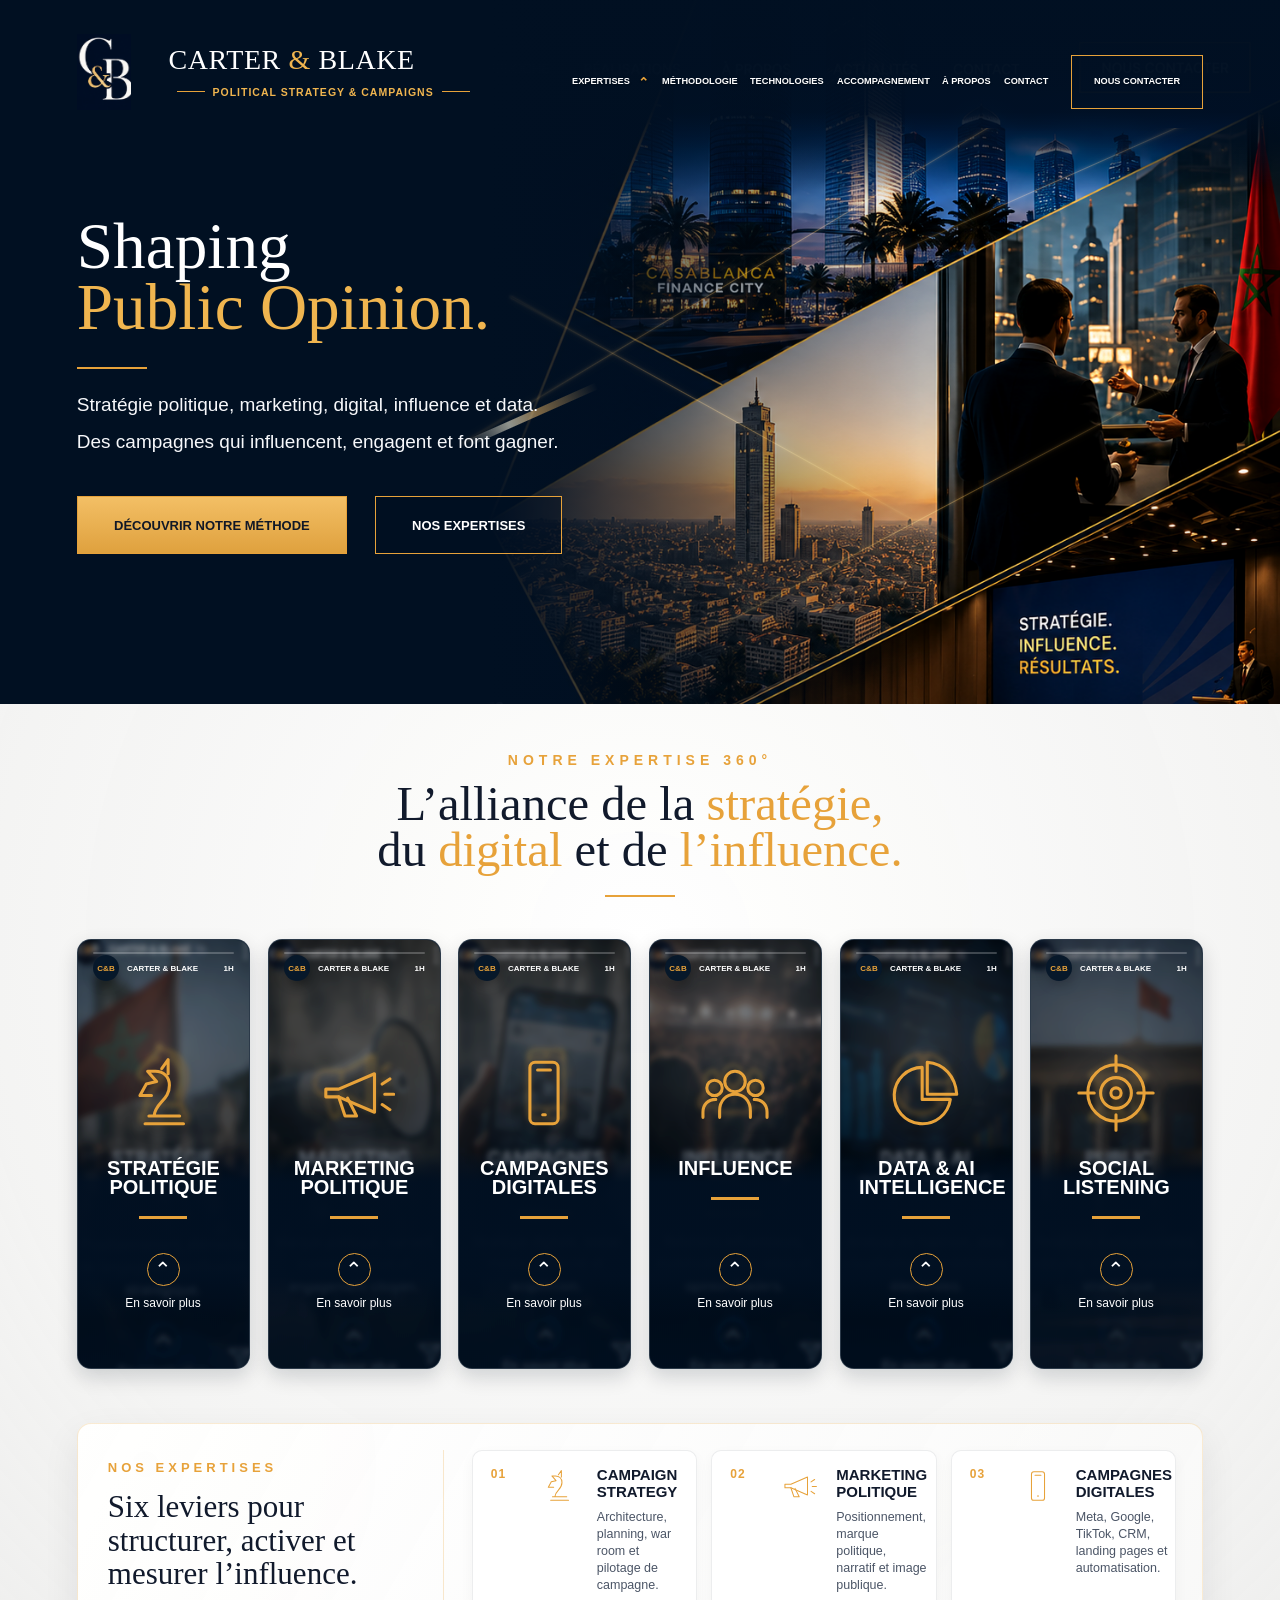
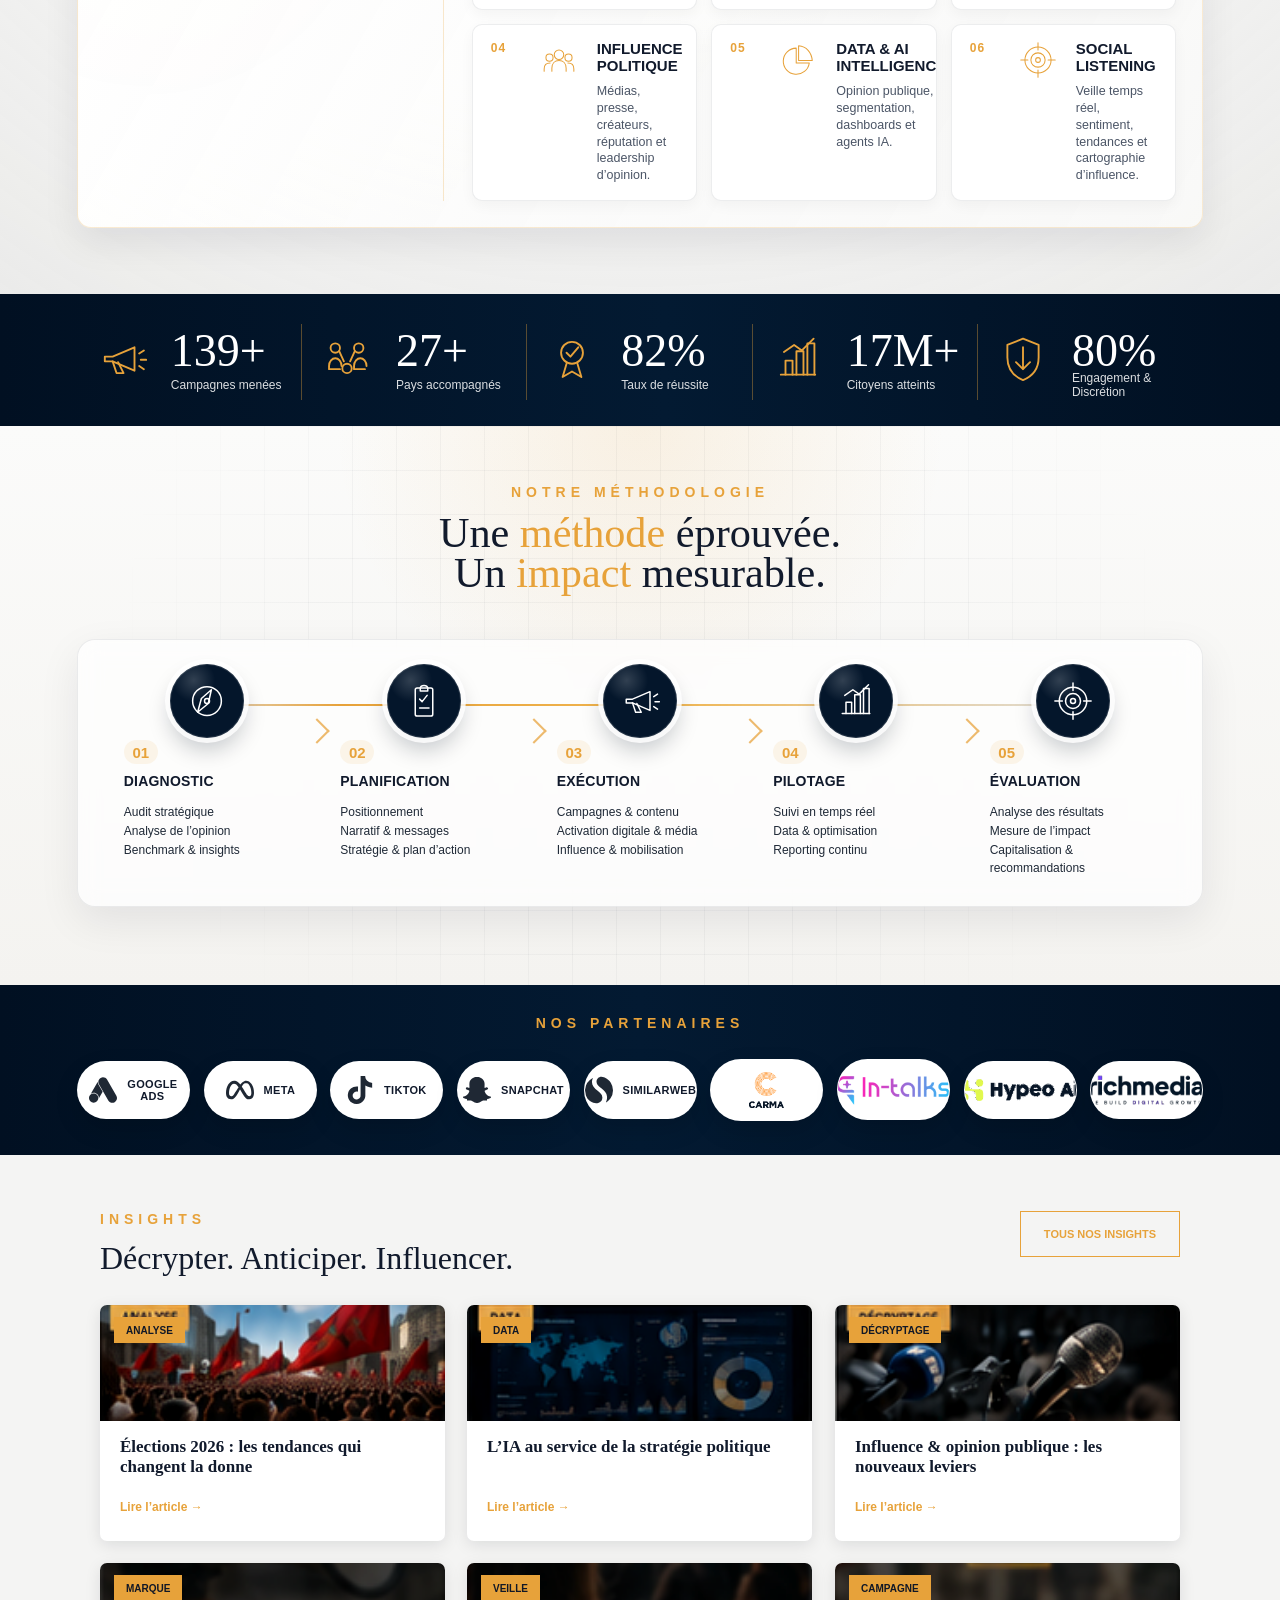
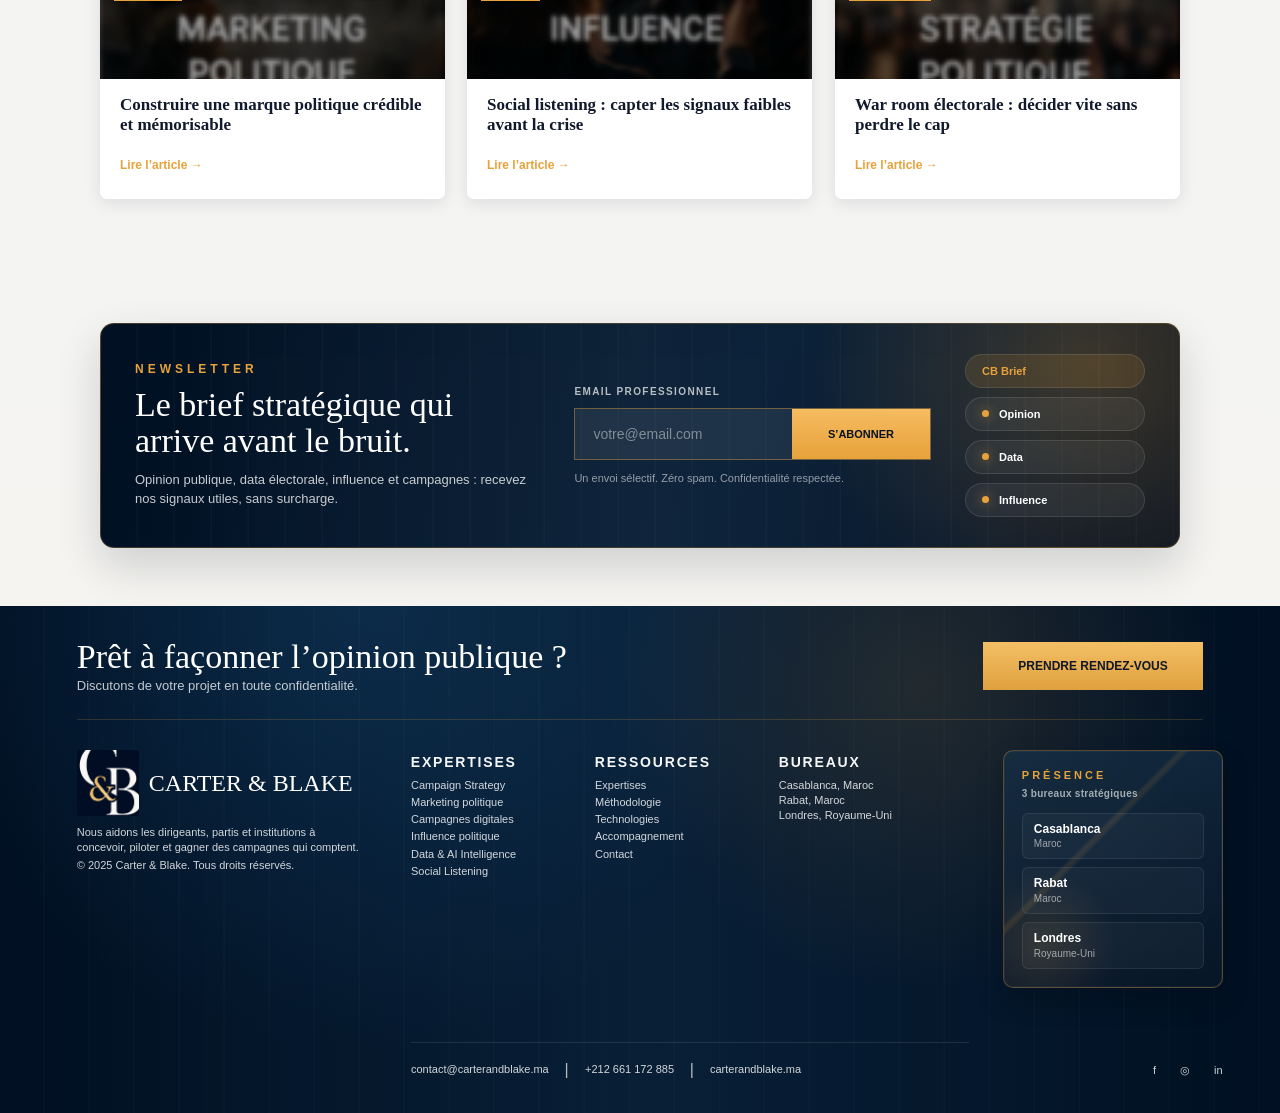
==== index.html @ f1cecbe8 "Build Carter and Blake website" ====
<!doctype html>
<html lang="fr">
  <head>
    <meta charset="utf-8">
    <meta name="viewport" content="width=device-width, initial-scale=1">
    <meta name="description" content="Carter & Blake - Political strategy, campaigns, data and public affairs.">
    <title>Carter & Blake</title>
    <link rel="preload" href="assets/hero-collage.png" as="image">
    <link rel="stylesheet" href="styles.css">
  </head>
  <body>
    <svg class="svg-defs" aria-hidden="true">
      <symbol id="icon-target" viewBox="0 0 64 64">
        <circle cx="32" cy="32" r="22"></circle><circle cx="32" cy="32" r="12"></circle><circle cx="32" cy="32" r="4"></circle>
        <path d="M32 3v12M32 49v12M3 32h12M49 32h12"></path>
      </symbol>
      <symbol id="icon-megaphone" viewBox="0 0 64 64">
        <path d="M10 35h10l28 12V17L20 29H10z"></path><path d="M20 35l5 15h9l-7-14"></path>
        <path d="M54 25l6-4M56 33h7M54 41l6 4"></path>
      </symbol>
      <symbol id="icon-chart" viewBox="0 0 64 64">
        <path d="M10 52h44"></path><path d="M16 52V34h9v18M30 52V22h9v30M44 52V12h9v40"></path><path d="M14 23l13-9 10 7 15-15"></path>
      </symbol>
      <symbol id="icon-bank" viewBox="0 0 64 64">
        <path d="M8 25h48L32 10zM13 50h38M10 56h44"></path><path d="M17 25v25M29 25v25M41 25v25M53 25v25"></path>
      </symbol>
      <symbol id="icon-knight" viewBox="0 0 64 64">
        <path d="M21 50h24M18 56h30M25 50c1-11 12-12 12-24 0-7-5-11-11-11h-6l7 8-8 2-5 9h9"></path><path d="M31 13l5-7v11"></path>
      </symbol>
      <symbol id="icon-phone" viewBox="0 0 64 64">
        <rect x="21" y="8" width="22" height="48" rx="4"></rect><path d="M27 14h10M31 49h2"></path>
      </symbol>
      <symbol id="icon-people" viewBox="0 0 64 64">
        <circle cx="32" cy="23" r="8"></circle><circle cx="16" cy="28" r="6"></circle><circle cx="48" cy="28" r="6"></circle>
        <path d="M20 51v-5c0-8 5-13 12-13s12 5 12 13v5M7 51v-4c0-6 4-10 10-10M57 51v-4c0-6-4-10-10-10"></path>
      </symbol>
      <symbol id="icon-pie" viewBox="0 0 64 64">
        <path d="M33 8v25h23C55 19 46 9 33 8z"></path><path d="M29 12a22 22 0 1 0 22 25H29z"></path>
      </symbol>
      <symbol id="icon-bulb" viewBox="0 0 64 64">
        <path d="M23 42c-4-3-7-8-7-15a16 16 0 0 1 32 0c0 7-3 12-8 15l-2 7H25zM25 55h14M27 60h10"></path>
        <path d="M32 2v8M12 11l6 6M52 11l-6 6"></path>
      </symbol>
      <symbol id="icon-shield" viewBox="0 0 64 64">
        <path d="M32 6l20 8v16c0 14-8 24-20 29-12-5-20-15-20-29V14z"></path><path d="M32 17v28M23 36l9 9 9-9"></path>
      </symbol>
      <symbol id="icon-handshake" viewBox="0 0 64 64">
        <path d="M22 36l8 8c3 3 7 3 10 0l12-12"></path><path d="M25 21l8-5 9 8 7-4 10 14-9 7"></path>
        <path d="M5 34l10-15 10 6-11 18zM17 39l9 9M23 44l8 8M31 48l5 5"></path>
      </symbol>
      <symbol id="icon-clipboard" viewBox="0 0 64 64">
        <rect x="18" y="11" width="28" height="45" rx="3"></rect><path d="M26 11c1-5 11-5 12 0v5H26zM25 29l4 4 8-10M25 43h15"></path>
      </symbol>
      <symbol id="icon-compass" viewBox="0 0 64 64">
        <circle cx="32" cy="32" r="23"></circle><path d="M39 14l-5 22-17 14 6-22z"></path><circle cx="32" cy="32" r="4"></circle>
      </symbol>
      <symbol id="icon-award" viewBox="0 0 64 64">
        <path d="M18 24a14 14 0 1 0 28 0 14 14 0 0 0-28 0z"></path><path d="M25 38l-5 17 12-7 12 7-5-17M25 24l5 5 10-12"></path>
      </symbol>
      <symbol id="icon-users-network" viewBox="0 0 64 64">
        <circle cx="17" cy="18" r="6"></circle><circle cx="47" cy="18" r="6"></circle><circle cx="32" cy="44" r="6"></circle>
        <path d="M22 22l6 13M42 22l-6 13M23 45H9v-4c0-6 4-10 8-10s8 4 8 10M55 45H41v-4c0-6 4-10 8-10s8 4 8 10"></path>
      </symbol>
    </svg>

    <main class="page">
      <section class="hero" id="accueil">
        <span class="mega-anchor" id="mega-expertises" aria-hidden="true"></span>
        <img class="hero-visual" src="assets/hero-collage.png" alt="" aria-hidden="true">
        <div class="hero-veil"></div>
        <div class="hero-light-lines" aria-hidden="true">
          <span class="light-line line-a"></span>
          <span class="light-line line-b"></span>
          <span class="light-line line-c"></span>
          <span class="light-line line-d"></span>
          <span class="light-line line-e"></span>
          <span class="light-line line-f"></span>
        </div>

        <header class="topbar">
          <a class="brand" href="#accueil" aria-label="Carter & Blake">
            <img src="assets/brand-mark.png" alt="" aria-hidden="true">
            <span class="brand-rule"></span>
            <span class="brand-copy">
              <strong>Carter <span>&amp;</span> Blake</strong>
              <small>Political Strategy &amp; Campaigns</small>
            </span>
          </a>
          <nav class="nav" aria-label="Navigation principale">
            <a class="nav-expertise" href="#mega-expertises" aria-haspopup="true">Expertises</a>
            <a href="methodologie.html">Méthodologie</a>
            <a href="technologies.html">Technologies</a>
            <a href="accompagnement.html">Accompagnement</a>
            <a href="a-propos.html">À propos</a>
            <a href="contact.html">Contact</a>
            <a class="nav-cta" href="contact.html">Nous contacter</a>
          </nav>
        </header>

        <div class="mega-menu" aria-label="Nos expertises">
          <aside class="mega-intro">
            <div class="mega-intro-copy">
              <h2>Nos expertises,<br>votre <span>avantage</span></h2>
              <i aria-hidden="true"></i>
              <p>Un éventail complet d’expertises pour construire des stratégies gagnantes et façonner l’opinion publique.</p>
              <div class="mega-divider"></div>
              <div class="mega-integrated">
                <svg><use href="#icon-compass"></use></svg>
                <div>
                  <h3>Une expertise intégrée</h3>
                  <p>De la stratégie à l’exécution, nous combinons expertise humaine, créativité et technologie pour maximiser votre impact.</p>
                </div>
              </div>
              <a class="mega-approach" href="expertises.html">Découvrir notre approche <span>→</span></a>
            </div>
            <img src="assets/mega-city.png" alt="" aria-hidden="true">
          </aside>

          <div class="mega-grid">
            <article class="mega-card" style="--card-bg: url('assets/card-bg-1.png')">
              <svg><use href="#icon-knight"></use></svg>
              <h3>Stratégie politique</h3>
              <i aria-hidden="true"></i>
              <p>Positionner, structurer et planifier pour gagner.</p>
              <ul>
                <li>Vision &amp; positionnement</li>
                <li>Analyse politique &amp; benchmark</li>
                <li>Plateforme &amp; messages clés</li>
              </ul>
              <a href="expertise-campaign-strategy.html" aria-label="En savoir plus sur stratégie politique">En savoir plus <span>→</span></a>
            </article>
            <article class="mega-card" style="--card-bg: url('assets/card-bg-2.png')">
              <svg><use href="#icon-megaphone"></use></svg>
              <h3>Marketing politique</h3>
              <i aria-hidden="true"></i>
              <p>Concevoir des récits puissants et mobilisateurs.</p>
              <ul>
                <li>Marque politique &amp; identité</li>
                <li>Narratif &amp; storytelling</li>
                <li>Communication &amp; engagement</li>
              </ul>
              <a href="expertise-political-marketing.html" aria-label="En savoir plus sur marketing politique">En savoir plus <span>→</span></a>
            </article>
            <article class="mega-card" style="--card-bg: url('assets/card-bg-3.png')">
              <svg><use href="#icon-phone"></use></svg>
              <h3>Campagnes digitales</h3>
              <i aria-hidden="true"></i>
              <p>Activer, toucher et convertir les électeurs.</p>
              <ul>
                <li>Stratégie digitale</li>
                <li>Social media &amp; community</li>
                <li>Acquisition &amp; performance</li>
              </ul>
              <a href="expertise-digital-campaigns.html" aria-label="En savoir plus sur campagnes digitales">En savoir plus <span>→</span></a>
            </article>
            <article class="mega-card" style="--card-bg: url('assets/card-bg-4.png')">
              <svg><use href="#icon-people"></use></svg>
              <h3>Influence</h3>
              <i aria-hidden="true"></i>
              <p>Mobiliser les relais d’opinion et élargir votre portée.</p>
              <ul>
                <li>Relations influenceurs</li>
                <li>Opinion leaders &amp; porte-paroles</li>
                <li>Veille &amp; amplification</li>
              </ul>
              <a href="expertise-political-influence.html" aria-label="En savoir plus sur influence">En savoir plus <span>→</span></a>
            </article>
            <article class="mega-card" style="--card-bg: url('assets/card-bg-5.png')">
              <svg><use href="#icon-pie"></use></svg>
              <h3>Data &amp; AI Intelligence</h3>
              <i aria-hidden="true"></i>
              <p>Transformer la donnée en avantage stratégique.</p>
              <ul>
                <li>Analyse de l’opinion</li>
                <li>Dashboards décisionnels</li>
                <li>Prédictions électorales</li>
              </ul>
              <a href="expertise-data-ai-intelligence.html" aria-label="En savoir plus sur data et AI intelligence">En savoir plus <span>→</span></a>
            </article>
            <article class="mega-card" style="--card-bg: url('assets/card-bg-6.png')">
              <svg><use href="#icon-bank"></use></svg>
              <h3>Public Affairs</h3>
              <i aria-hidden="true"></i>
              <p>Influencer les décisions, bâtir des relations durables.</p>
              <ul>
                <li>Relations institutionnelles</li>
                <li>Lobbying &amp; advocacy</li>
                <li>Communication stratégique</li>
              </ul>
              <a href="expertises.html" aria-label="En savoir plus sur public affairs">En savoir plus <span>→</span></a>
            </article>
          </div>

          <div class="mega-benefits">
            <article><span><svg><use href="#icon-target"></use></svg></span><div><h3>Vision stratégique</h3><p>Une compréhension fine des enjeux politiques et sociétaux.</p></div></article>
            <article><span><svg><use href="#icon-bulb"></use></svg></span><div><h3>Approche sur-mesure</h3><p>Des solutions adaptées à vos objectifs et à votre contexte.</p></div></article>
            <article><span><svg><use href="#icon-shield"></use></svg></span><div><h3>Résultats mesurables</h3><p>Des stratégies pilotées par la donnée et orientées performance.</p></div></article>
            <article><span><svg><use href="#icon-handshake"></use></svg></span><div><h3>Accompagnement engagé</h3><p>Une équipe senior à vos côtés, de la réflexion à l’exécution.</p></div></article>
          </div>
        </div>

        <div class="hero-copy">
          <h1><span>Shaping</span><span>Public Opinion.</span></h1>
          <i aria-hidden="true"></i>
          <p>Stratégie politique, marketing, digital, influence et data.</p>
          <p>Des campagnes qui influencent, engagent et font gagner.</p>
          <div class="hero-actions">
            <a class="button button-filled" href="methodologie.html">Découvrir notre méthode</a>
            <a class="button button-outline" href="expertises.html">Nos expertises</a>
          </div>
        </div>

      </section>

      <section class="expertise" id="expertises">
        <div class="section-heading">
          <p>Notre expertise 360°</p>
          <h2>L’alliance de la <span>stratégie,</span><br>du <span>digital</span> et de <span>l’influence.</span></h2>
          <i aria-hidden="true"></i>
        </div>

        <div class="cards">
          <article class="expertise-card" id="strategie-politique" style="--bg: url('assets/card-bg-1.png')">
            <div class="story-bar"><b>C&amp;B</b><span>Carter &amp; Blake</span><em>1h</em></div>
            <svg><use href="#icon-knight"></use></svg>
            <h3>Stratégie<br>politique</h3>
            <span class="card-cleaner" aria-hidden="true"></span>
            <a href="expertise-campaign-strategy.html" aria-label="En savoir plus sur stratégie politique">En savoir plus</a>
          </article>
          <article class="expertise-card" id="marketing-politique" style="--bg: url('assets/card-bg-2.png')">
            <div class="story-bar"><b>C&amp;B</b><span>Carter &amp; Blake</span><em>1h</em></div>
            <svg><use href="#icon-megaphone"></use></svg>
            <h3>Marketing<br>politique</h3>
            <span class="card-cleaner" aria-hidden="true"></span>
            <a href="expertise-political-marketing.html" aria-label="En savoir plus sur marketing politique">En savoir plus</a>
          </article>
          <article class="expertise-card" id="campagnes-digitales" style="--bg: url('assets/card-bg-3.png')">
            <div class="story-bar"><b>C&amp;B</b><span>Carter &amp; Blake</span><em>1h</em></div>
            <svg><use href="#icon-phone"></use></svg>
            <h3>Campagnes<br>digitales</h3>
            <span class="card-cleaner" aria-hidden="true"></span>
            <a href="expertise-digital-campaigns.html" aria-label="En savoir plus sur campagnes digitales">En savoir plus</a>
          </article>
          <article class="expertise-card" id="influence" style="--bg: url('assets/card-bg-4.png')">
            <div class="story-bar"><b>C&amp;B</b><span>Carter &amp; Blake</span><em>1h</em></div>
            <svg><use href="#icon-people"></use></svg>
            <h3>Influence</h3>
            <span class="card-cleaner" aria-hidden="true"></span>
            <a href="expertise-political-influence.html" aria-label="En savoir plus sur influence">En savoir plus</a>
          </article>
          <article class="expertise-card" id="data-ai-intelligence" style="--bg: url('assets/card-bg-5.png')">
            <div class="story-bar"><b>C&amp;B</b><span>Carter &amp; Blake</span><em>1h</em></div>
            <svg><use href="#icon-pie"></use></svg>
            <h3>Data &amp; AI<br>intelligence</h3>
            <span class="card-cleaner" aria-hidden="true"></span>
            <a href="expertise-data-ai-intelligence.html" aria-label="En savoir plus sur data et AI intelligence">En savoir plus</a>
          </article>
          <article class="expertise-card" id="social-listening" style="--bg: url('assets/card-bg-6.png')">
            <div class="story-bar"><b>C&amp;B</b><span>Carter &amp; Blake</span><em>1h</em></div>
            <svg><use href="#icon-target"></use></svg>
            <h3>Social<br>listening</h3>
            <span class="card-cleaner" aria-hidden="true"></span>
            <a href="expertise-social-listening.html" aria-label="En savoir plus sur social listening">En savoir plus</a>
          </article>
        </div>

        <div class="expertise-directory" aria-labelledby="expertise-directory-title">
          <div class="expertise-directory-head">
            <p>Nos expertises</p>
            <h3 id="expertise-directory-title">Six leviers pour structurer, activer et mesurer l’influence.</h3>
          </div>
          <div class="expertise-directory-list">
            <a href="expertise-campaign-strategy.html"><span>01</span><svg><use href="#icon-knight"></use></svg><div><strong>Campaign Strategy</strong><p>Architecture, planning, war room et pilotage de campagne.</p></div></a>
            <a href="expertise-political-marketing.html"><span>02</span><svg><use href="#icon-megaphone"></use></svg><div><strong>Marketing politique</strong><p>Positionnement, marque politique, narratif et image publique.</p></div></a>
            <a href="expertise-digital-campaigns.html"><span>03</span><svg><use href="#icon-phone"></use></svg><div><strong>Campagnes digitales</strong><p>Meta, Google, TikTok, CRM, landing pages et automatisation.</p></div></a>
            <a href="expertise-political-influence.html"><span>04</span><svg><use href="#icon-people"></use></svg><div><strong>Influence politique</strong><p>Médias, presse, créateurs, réputation et leadership d’opinion.</p></div></a>
            <a href="expertise-data-ai-intelligence.html"><span>05</span><svg><use href="#icon-pie"></use></svg><div><strong>Data &amp; AI Intelligence</strong><p>Opinion publique, segmentation, dashboards et agents IA.</p></div></a>
            <a href="expertise-social-listening.html"><span>06</span><svg><use href="#icon-target"></use></svg><div><strong>Social Listening</strong><p>Veille temps réel, sentiment, tendances et cartographie d’influence.</p></div></a>
          </div>
        </div>
      </section>

      <section class="stats" aria-label="Chiffres clés">
        <article><svg><use href="#icon-megaphone"></use></svg><strong data-count="150" data-suffix="+">150+</strong><span>Campagnes menées</span></article>
        <article><svg><use href="#icon-users-network"></use></svg><strong data-count="30" data-suffix="+">30+</strong><span>Pays accompagnés</span></article>
        <article><svg><use href="#icon-award"></use></svg><strong data-count="95" data-suffix="%">95%</strong><span>Taux de réussite</span></article>
        <article><svg><use href="#icon-chart"></use></svg><strong data-count="20" data-suffix="M+">20M+</strong><span>Citoyens atteints</span></article>
        <article><svg><use href="#icon-shield"></use></svg><strong data-count="100" data-suffix="%">100%</strong><span>Engagement &amp; Discrétion</span></article>
      </section>

      <section class="method" id="methodologie">
        <div class="section-heading">
          <p>Notre méthodologie</p>
          <h2>Une <span>méthode</span> éprouvée.<br>Un <span>impact</span> mesurable.</h2>
        </div>
        <div class="method-steps">
          <article>
            <span class="round"><svg><use href="#icon-compass"></use></svg></span>
            <b>01</b><h3>Diagnostic</h3>
            <p>Audit stratégique<br>Analyse de l’opinion<br>Benchmark &amp; insights</p>
          </article>
          <article>
            <span class="round"><svg><use href="#icon-clipboard"></use></svg></span>
            <b>02</b><h3>Planification</h3>
            <p>Positionnement<br>Narratif &amp; messages<br>Stratégie &amp; plan d’action</p>
          </article>
          <article>
            <span class="round"><svg><use href="#icon-megaphone"></use></svg></span>
            <b>03</b><h3>Exécution</h3>
            <p>Campagnes &amp; contenu<br>Activation digitale &amp; média<br>Influence &amp; mobilisation</p>
          </article>
          <article>
            <span class="round"><svg><use href="#icon-chart"></use></svg></span>
            <b>04</b><h3>Pilotage</h3>
            <p>Suivi en temps réel<br>Data &amp; optimisation<br>Reporting continu</p>
          </article>
          <article>
            <span class="round"><svg><use href="#icon-target"></use></svg></span>
            <b>05</b><h3>Évaluation</h3>
            <p>Analyse des résultats<br>Mesure de l’impact<br>Capitalisation &amp; recommandations</p>
          </article>
        </div>
      </section>

      <section class="partners" id="confiance">
        <p>Nos partenaires</p>
        <div class="partner-logos" aria-label="Partenaires Carter & Blake">
          <a href="https://ads.google.com/" aria-label="Google Ads"><img src="assets/partners/googleads.svg" alt="Google Ads"><span>Google Ads</span></a>
          <a href="https://www.meta.com/" aria-label="Meta"><img src="assets/partners/meta.svg" alt="Meta"><span>Meta</span></a>
          <a href="https://www.tiktok.com/business/" aria-label="TikTok"><img src="assets/partners/tiktok.svg" alt="TikTok"><span>TikTok</span></a>
          <a href="https://www.snapchat.com/business/" aria-label="Snapchat"><img src="assets/partners/snapchat.svg" alt="Snapchat"><span>Snapchat</span></a>
          <a href="https://www.similarweb.com/" aria-label="Similarweb"><img src="assets/partners/similarweb.svg" alt="Similarweb"><span>Similarweb</span></a>
          <a class="partner-lockup" href="https://carma.com/" aria-label="CARMA"><img src="assets/partners/carma.png" alt="CARMA"><span>CARMA</span></a>
          <a class="partner-lockup" href="https://www.in-talks.ma/" aria-label="InTalks"><img src="assets/partners/intalks.png" alt="InTalks"><span>InTalks</span></a>
          <a class="partner-lockup" href="https://www.hypeo.ai/fr" aria-label="Hypeo"><img src="assets/partners/hypeo.png" alt="Hypeo"><span>Hypeo</span></a>
          <a class="partner-lockup" href="https://www.richmedia.ma/" aria-label="Richmedia"><img src="assets/partners/richmedia.png" alt="Richmedia"><span>Richmedia</span></a>
        </div>
      </section>

      <section class="insights" id="insights">
        <div class="insights-head">
          <div>
            <p>Insights</p>
            <h2>Décrypter. Anticiper. Influencer.</h2>
          </div>
          <a href="#insights">Tous nos insights</a>
        </div>
        <div class="article-grid">
          <article>
            <figure><img src="assets/insight-1.png" alt=""><span>Analyse</span></figure>
            <h3>Élections 2026 : les tendances qui changent la donne</h3>
            <a href="accompagnement.html">Lire l’article →</a>
          </article>
          <article>
            <figure><img src="assets/insight-2.png" alt=""><span>Data</span></figure>
            <h3>L’IA au service de la stratégie politique</h3>
            <a href="expertise-data-ai-intelligence.html">Lire l’article →</a>
          </article>
          <article>
            <figure><img src="assets/insight-3.png" alt=""><span>Décryptage</span></figure>
            <h3>Influence &amp; opinion publique : les nouveaux leviers</h3>
            <a href="expertise-political-influence.html">Lire l’article →</a>
          </article>
          <article>
            <figure><img src="assets/card-bg-2.png" alt=""><span>Marque</span></figure>
            <h3>Construire une marque politique crédible et mémorisable</h3>
            <a href="expertise-political-marketing.html">Lire l’article →</a>
          </article>
          <article>
            <figure><img src="assets/card-bg-4.png" alt=""><span>Veille</span></figure>
            <h3>Social listening : capter les signaux faibles avant la crise</h3>
            <a href="expertise-social-listening.html">Lire l’article →</a>
          </article>
          <article>
            <figure><img src="assets/card-bg-1.png" alt=""><span>Campagne</span></figure>
            <h3>War room électorale : décider vite sans perdre le cap</h3>
            <a href="war-room.html">Lire l’article →</a>
          </article>
        </div>
      </section>

      <section class="newsletter" aria-label="Newsletter Carter & Blake">
        <div class="newsletter-shell">
          <div class="newsletter-copy">
            <p>Newsletter</p>
            <h2>Le brief stratégique qui arrive avant le bruit.</h2>
            <span>Opinion publique, data électorale, influence et campagnes : recevez nos signaux utiles, sans surcharge.</span>
          </div>
          <form class="newsletter-form" action="mailto:contact@carterandblake.ma" method="post" enctype="text/plain">
            <label for="newsletter-email">Email professionnel</label>
            <div>
              <input id="newsletter-email" name="email" type="email" placeholder="votre@email.com" required>
              <button type="submit">S’abonner</button>
            </div>
            <small>Un envoi sélectif. Zéro spam. Confidentialité respectée.</small>
          </form>
          <div class="newsletter-signal" aria-hidden="true">
            <b>CB Brief</b>
            <span>Opinion</span>
            <span>Data</span>
            <span>Influence</span>
          </div>
        </div>
      </section>

      <footer class="footer" id="contact">
        <div class="footer-cta">
          <div>
            <h2>Prêt à façonner l’opinion publique ?</h2>
            <p>Discutons de votre projet en toute confidentialité.</p>
          </div>
          <a href="mailto:contact@carterandblake.ma">Prendre rendez-vous</a>
        </div>
        <div class="footer-main" id="apropos">
          <section class="footer-brand">
            <div class="footer-logo"><img src="assets/brand-mark.png" alt=""><strong>Carter &amp; Blake</strong></div>
            <p>Nous aidons les dirigeants, partis et institutions à concevoir, piloter et gagner des campagnes qui comptent.</p>
            <small>© 2025 Carter &amp; Blake. Tous droits réservés.</small>
          </section>
          <section>
            <h3>Expertises</h3>
            <a href="expertise-campaign-strategy.html">Campaign Strategy</a>
            <a href="expertise-political-marketing.html">Marketing politique</a>
            <a href="expertise-digital-campaigns.html">Campagnes digitales</a>
            <a href="expertise-political-influence.html">Influence politique</a>
            <a href="expertise-data-ai-intelligence.html">Data &amp; AI Intelligence</a>
            <a href="expertise-social-listening.html">Social Listening</a>
          </section>
          <section>
            <h3>Ressources</h3>
            <a href="expertises.html">Expertises</a>
            <a href="methodologie.html">Méthodologie</a>
            <a href="technologies.html">Technologies</a>
            <a href="accompagnement.html">Accompagnement</a>
            <a href="contact.html">Contact</a>
          </section>
          <section>
            <h3>Bureaux</h3>
            <p>Casablanca, Maroc<br>Rabat, Maroc<br>Londres, Royaume-Uni</p>
          </section>
          <div class="contact-lines">
            <a href="mailto:contact@carterandblake.ma">contact@carterandblake.ma</a>
            <span>|</span>
            <a href="tel:+212661172885">+212 661 172 885</a>
            <span>|</span>
            <a href="https://carterandblake.ma">carterandblake.ma</a>
          </div>
          <div class="footer-presence" aria-label="Présence Carter & Blake">
            <p>Présence</p>
            <div class="presence-globe" aria-hidden="true">
              <span class="globe-orbit orbit-one"></span>
              <span class="globe-orbit orbit-two"></span>
              <span class="office-pin pin-casablanca"></span>
              <span class="office-pin pin-rabat"></span>
              <span class="office-pin pin-london"></span>
            </div>
            <ul class="presence-legend">
              <li><strong>Casablanca</strong><em>Maroc</em></li>
              <li><strong>Rabat</strong><em>Maroc</em></li>
              <li><strong>Londres</strong><em>Royaume-Uni</em></li>
            </ul>
          </div>
          <div class="socials" aria-label="Réseaux sociaux"><a href="https://facebook.com/carterandblakema">f</a><a href="https://instagram.com/carterandblakema">◎</a><a href="https://linkedin.com/company/carterandblakemaroc">in</a></div>
        </div>
      </footer>
    </main>
    <script>
      (() => {
        const counters = [...document.querySelectorAll(".stats strong[data-count]")];
        const stats = document.querySelector(".stats");

        if (!counters.length || !stats) return;

        const prefersReducedMotion = window.matchMedia("(prefers-reduced-motion: reduce)").matches;
        let hasAnimated = false;

        const formatValue = (value, suffix) => `${Math.round(value)}${suffix}`;
        const easeOut = (progress) => 1 - Math.pow(1 - progress, 3);

        const animateCounters = () => {
          if (hasAnimated) return;
          hasAnimated = true;

          if (prefersReducedMotion) {
            counters.forEach((counter) => {
              counter.textContent = formatValue(Number(counter.dataset.count), counter.dataset.suffix || "");
            });
            return;
          }

          counters.forEach((counter, index) => {
            const target = Number(counter.dataset.count);
            const suffix = counter.dataset.suffix || "";
            const duration = 1500 + index * 140;
            const start = performance.now();

            counter.textContent = formatValue(0, suffix);

            const tick = (now) => {
              const progress = Math.min((now - start) / duration, 1);
              counter.textContent = formatValue(target * easeOut(progress), suffix);

              if (progress < 1) {
                requestAnimationFrame(tick);
              } else {
                counter.textContent = formatValue(target, suffix);
              }
            };

            requestAnimationFrame(tick);
          });
        };

        if ("IntersectionObserver" in window) {
          const observer = new IntersectionObserver((entries) => {
            if (entries.some((entry) => entry.isIntersecting)) {
              animateCounters();
              observer.disconnect();
            }
          }, { threshold: 0.35 });

          observer.observe(stats);
        } else {
          window.addEventListener("load", animateCounters, { once: true });
        }
      })();
    </script>
  </body>
</html>
---- styles.css ----
:root {
  --w: 863px;
  --wide-zoom: 1.46;
  --navy: #011022;
  --navy-2: #00172e;
  --ink: #111a2c;
  --gold: #e7a23a;
  --gold-2: #f0b54f;
  --paper: #f4f4f3;
  --muted: #596174;
  --sans: Arial, Helvetica, sans-serif;
  --serif: Georgia, "Times New Roman", serif;
}

* {
  box-sizing: border-box;
}

html,
body {
  margin: 0;
  min-height: 100%;
  background: #101010;
}

html {
  scroll-behavior: smooth;
}

body {
  display: flex;
  align-items: flex-start;
  justify-content: center;
  color: var(--ink);
  font-family: var(--sans);
  overflow-x: auto;
}

a {
  color: inherit;
  text-decoration: none;
  transition:
    color .22s ease,
    border-color .22s ease,
    background-color .22s ease,
    box-shadow .22s ease,
    opacity .22s ease,
    transform .22s ease;
}

.svg-defs {
  position: absolute;
  width: 0;
  height: 0;
  overflow: hidden;
}

.page {
  width: min(100%, var(--w));
  min-height: 100vh;
  overflow: hidden;
  background: var(--paper);
  box-shadow: 0 0 0 1px rgba(255,255,255,.08);
}

@media (min-width: 900px) {
  body {
    min-width: 1260px;
  }

  .page {
    width: var(--w);
    zoom: var(--wide-zoom);
  }
}

@media (min-width: 1500px) {
  :root {
    --wide-zoom: 1.6;
  }

  body {
    min-width: 1400px;
  }
}

svg {
  fill: none;
  stroke: currentColor;
  stroke-linecap: round;
  stroke-linejoin: round;
  stroke-width: 2.4;
}

.hero {
  position: relative;
  height: 486px;
  overflow: visible;
  color: #fff;
  background:
    radial-gradient(circle at 20% 25%, rgba(12,55,92,.5), transparent 35%),
    linear-gradient(105deg, #011022 0 48%, #03162c 48% 100%);
}

.mega-anchor {
  position: absolute;
  top: 0;
  left: 0;
  width: 0;
  height: 0;
}

.hero-visual {
  position: absolute;
  z-index: 0;
  top: 0;
  right: -3px;
  width: 482px;
  height: 486px;
  object-fit: cover;
  object-position: center top;
  filter: saturate(1.02) contrast(1.02);
}

.hero-veil {
  position: absolute;
  z-index: 1;
  inset: 0;
  background:
    linear-gradient(90deg, rgba(1,16,34,1) 0 43%, rgba(1,16,34,.35) 54%, rgba(1,16,34,0) 72%),
    linear-gradient(180deg, rgba(1,16,34,.92) 0, rgba(1,16,34,.74) 10%, transparent 27%);
  pointer-events: none;
}

.hero-light-lines {
  position: absolute;
  z-index: 2;
  top: 0;
  right: -3px;
  width: 482px;
  height: 486px;
  overflow: hidden;
  pointer-events: none;
  mix-blend-mode: screen;
  clip-path: inset(128px 0 0 0);
}

.light-line {
  position: absolute;
  left: var(--x);
  top: var(--y);
  width: var(--w);
  height: 1.4px;
  border-radius: 99px;
  background: linear-gradient(90deg, rgba(231,162,58,.08), rgba(240,181,79,.62), rgba(231,162,58,.08));
  box-shadow:
    0 0 3px rgba(240,181,79,.46),
    0 0 9px rgba(240,181,79,.2);
  opacity: .72;
  transform: rotate(var(--r));
  transform-origin: left center;
}

.light-line::before {
  content: "";
  position: absolute;
  inset: -3px -18px;
  background: linear-gradient(90deg, transparent 0 40%, rgba(255,249,220,.78) 49%, rgba(240,181,79,.72) 55%, transparent 68% 100%);
  filter: blur(.45px);
  transform: translateX(-115%);
  animation: heroLightRun var(--dur, 4.8s) cubic-bezier(.45,0,.25,1) infinite;
  animation-delay: var(--delay, 0s);
}

.line-a {
  display: none;
}

.line-b {
  --x: 0%;
  --y: 63%;
  --w: 98%;
  --r: -31deg;
  --dur: 6.2s;
  --delay: -2.1s;
}

.line-c {
  --x: 6%;
  --y: 42%;
  --w: 62%;
  --r: 29deg;
  --dur: 5.8s;
  --delay: -3.2s;
}

.line-d {
  --x: 45%;
  --y: 40%;
  --w: 57%;
  --r: -24deg;
  --dur: 5.3s;
  --delay: -3.1s;
}

.line-e {
  --x: 20%;
  --y: 96%;
  --w: 85%;
  --r: -28deg;
  --dur: 6.8s;
  --delay: -4.2s;
}

.line-f {
  display: none;
}

@keyframes heroLightRun {
  0%, 18% {
    opacity: 0;
    transform: translateX(-115%);
  }
  30% {
    opacity: 1;
  }
  72% {
    opacity: .94;
    transform: translateX(110%);
  }
  100% {
    opacity: 0;
    transform: translateX(125%);
  }
}

.topbar {
  position: relative;
  z-index: 30;
  display: flex;
  align-items: flex-start;
  gap: 18px;
  height: 86px;
  padding: 21px 28px 0 31px;
}

.brand {
  display: flex;
  align-items: center;
  width: 282px;
  min-width: 282px;
  color: #fff;
}

.brand img {
  width: 44px;
  height: 54px;
  object-fit: cover;
  object-position: left center;
}

.brand-rule {
  width: 1px;
  height: 44px;
  margin: 0 15px 0 14px;
  background: var(--gold);
}

.brand-copy strong {
  display: block;
  font-family: var(--serif);
  font-size: 21px;
  font-weight: 400;
  line-height: 1;
  text-transform: uppercase;
  letter-spacing: .6px;
  white-space: nowrap;
}

.brand-copy strong span,
.brand-copy small {
  color: var(--gold-2);
}

.brand-copy small {
  display: block;
  margin-top: 10px;
  font-size: 8px;
  font-weight: 800;
  letter-spacing: .8px;
  text-transform: uppercase;
  white-space: nowrap;
}

.brand-copy small::before,
.brand-copy small::after {
  content: "";
  display: inline-block;
  width: 18px;
  height: 1px;
  margin: 0 6px 3px;
  background: var(--gold);
}

.nav {
  display: flex;
  align-items: center;
  gap: 23px;
  flex: 1;
  min-width: 0;
  justify-content: flex-end;
  padding-top: 12px;
  font-size: 7px;
  font-weight: 800;
  line-height: 1;
  text-transform: uppercase;
}

.nav a {
  position: relative;
  white-space: nowrap;
  text-shadow: 0 1px 2px rgba(0,0,0,.45);
}

.nav-expertise {
  margin-bottom: -27px;
  padding-bottom: 27px;
}

.nav-expertise::after {
  content: "⌃";
  display: inline-block;
  margin-left: 5px;
  color: var(--gold);
  font-size: 9px;
  line-height: 0;
  transform: translateY(1px);
}

.nav-expertise::before {
  content: "";
  position: absolute;
  left: 0;
  right: 0;
  top: 25px;
  height: 1px;
  background: var(--gold);
  opacity: 0;
  transition: opacity .18s ease;
}

.hero:has(.nav-expertise:hover) .nav-expertise,
.hero:has(.nav-expertise:focus-visible) .nav-expertise,
.hero:has(.mega-menu:hover) .nav-expertise,
.hero:has(.mega-menu:focus-within) .nav-expertise,
.hero:has(.mega-anchor:target) .nav-expertise {
  color: var(--gold);
}

.hero:has(.nav-expertise:hover) .nav-expertise::before,
.hero:has(.nav-expertise:focus-visible) .nav-expertise::before,
.hero:has(.mega-menu:hover) .nav-expertise::before,
.hero:has(.mega-menu:focus-within) .nav-expertise::before,
.hero:has(.mega-anchor:target) .nav-expertise::before {
  opacity: 1;
}

.nav-cta {
  display: inline-flex;
  align-items: center;
  justify-content: center;
  width: 98px;
  height: 30px;
  margin-left: 4px;
  border: 1px solid var(--gold);
  font-size: 7px;
}

.mega-menu {
  position: absolute;
  z-index: 25;
  left: 19px;
  right: 19px;
  top: 72px;
  height: 360px;
  display: grid;
  grid-template-columns: 190px 1fr;
  grid-template-rows: 1fr 60px;
  overflow: hidden;
  visibility: hidden;
  pointer-events: none;
  opacity: 0;
  transform: translateY(-8px);
  color: var(--ink);
  background: rgba(248, 248, 247, .97);
  border: 1px solid rgba(255,255,255,.8);
  border-radius: 3px;
  box-shadow: 0 22px 56px rgba(0,0,0,.42);
  transition: opacity .18s ease, transform .18s ease, visibility .18s ease;
}

.hero:has(.nav-expertise:hover) .mega-menu,
.hero:has(.nav-expertise:focus-visible) .mega-menu,
.hero:has(.mega-menu:hover) .mega-menu,
.hero:has(.mega-menu:focus-within) .mega-menu,
.hero:has(.mega-anchor:target) .mega-menu {
  visibility: visible;
  pointer-events: auto;
  opacity: 1;
  transform: translateY(0);
}

.mega-intro {
  position: relative;
  grid-row: 1 / 3;
  overflow: hidden;
  background: linear-gradient(180deg, rgba(255,255,255,.98), rgba(247,247,246,.93) 58%, rgba(255,255,255,.18) 100%);
  border-right: 1px solid rgba(17,26,44,.14);
}

.mega-intro-copy {
  position: relative;
  z-index: 2;
  padding: 25px 22px 0;
}

.mega-intro h2 {
  margin: 0;
  color: var(--ink);
  font-family: var(--serif);
  font-size: 24px;
  font-weight: 400;
  line-height: 1.05;
}

.mega-intro h2 span {
  color: var(--gold);
}

.mega-intro i,
.mega-card i {
  display: block;
  width: 22px;
  height: 1px;
  margin: 13px 0 14px;
  background: var(--gold);
}

.mega-intro p {
  margin: 0;
  font-size: 9.5px;
  line-height: 1.55;
}

.mega-divider {
  display: none;
}

.mega-integrated {
  display: none;
}

.mega-integrated svg {
  width: 35px;
  height: 35px;
  color: var(--gold);
  stroke-width: 1.9;
}

.mega-integrated h3 {
  margin: 0 0 8px;
  color: var(--ink);
  font-size: 11px;
  font-weight: 900;
  line-height: 1.18;
  text-transform: uppercase;
}

.mega-integrated p {
  font-size: 8.5px;
  line-height: 1.55;
}

.mega-approach {
  display: inline-flex;
  align-items: center;
  justify-content: space-between;
  width: 139px;
  height: 24px;
  margin-top: 22px;
  padding: 0 9px;
  border: 1px solid var(--gold);
  color: var(--gold);
  font-size: 6.7px;
  font-weight: 900;
  text-transform: uppercase;
}

.mega-approach span {
  display: inline-flex;
  align-items: center;
  justify-content: center;
  width: 25px;
  height: 22px;
  margin-right: -9px;
  border-left: 1px solid rgba(231,162,58,.45);
  font-size: 14px;
}

.mega-intro img {
  display: none;
}

.mega-grid {
  display: grid;
  grid-template-columns: repeat(3, 1fr);
  grid-template-rows: repeat(2, 1fr);
  min-width: 0;
}

.mega-card {
  position: relative;
  display: flex;
  flex-direction: column;
  justify-content: center;
  min-width: 0;
  padding: 18px 22px;
  overflow: hidden;
  background-image:
    linear-gradient(90deg, rgba(255,255,255,.985), rgba(255,255,255,.94)),
    var(--card-bg);
  background-position: center;
  background-size: cover;
  border-right: 1px solid rgba(17,26,44,.12);
  border-bottom: 1px solid rgba(17,26,44,.12);
}

.mega-card:nth-child(3n) {
  border-right: 0;
}

.mega-card:nth-child(n + 4) {
  border-bottom: 0;
}

.mega-card svg {
  width: 34px;
  height: 34px;
  color: var(--gold);
  stroke-width: 1.8;
}

.mega-card h3 {
  margin: 9px 0 0;
  color: var(--ink);
  font-size: 11.4px;
  font-weight: 900;
  letter-spacing: .2px;
  line-height: 1.15;
  text-transform: uppercase;
}

.mega-card i {
  margin: 7px 0 9px;
}

.mega-card p {
  display: none;
}

.mega-card ul {
  display: none;
}

.mega-card li {
  margin: 0 0 3px;
  color: #101827;
  font-size: 7.3px;
  line-height: 1.18;
}

.mega-card a {
  position: static;
  display: inline-flex;
  gap: 8px;
  align-items: center;
  width: max-content;
  color: var(--gold);
  font-size: 7.8px;
  font-weight: 900;
}

.mega-card a span {
  font-size: 13px;
}

.mega-benefits {
  display: grid;
  grid-template-columns: repeat(4, 1fr);
  grid-column: 2;
  background: #fff;
  border-top: 1px solid rgba(17,26,44,.12);
}

.mega-benefits article {
  display: grid;
  grid-template-columns: 31px 1fr;
  gap: 9px;
  align-items: center;
  min-width: 0;
  padding: 0 12px;
  border-right: 1px solid rgba(17,26,44,.12);
}

.mega-benefits article:last-child {
  border-right: 0;
}

.mega-benefits span {
  display: inline-flex;
  align-items: center;
  justify-content: center;
  width: 28px;
  height: 28px;
  border-radius: 50%;
  color: #fff;
  background: var(--navy);
}

.mega-benefits svg {
  width: 18px;
  height: 18px;
  stroke-width: 2;
}

.mega-benefits h3 {
  margin: 0 0 4px;
  color: var(--ink);
  font-size: 7px;
  font-weight: 900;
  line-height: 1.1;
  text-transform: uppercase;
}

.mega-benefits p {
  margin: 0;
  color: #253044;
  font-size: 6.1px;
  line-height: 1.22;
}

.hero-copy {
  position: relative;
  z-index: 2;
  margin: 47px 0 0 34px;
  width: 390px;
}

.hero-copy h1 {
  margin: 0;
  font-family: var(--serif);
  font-weight: 400;
  font-size: 42px;
  line-height: .94;
  letter-spacing: 0;
}

.hero-copy h1 span {
  display: block;
}

.hero-copy h1 span:last-child {
  color: var(--gold-2);
}

.hero-copy i,
.section-heading i {
  display: block;
  width: 38px;
  height: 1px;
  margin: 17px 0 14px;
  background: var(--gold);
}

.hero-copy p {
  margin: 0 0 9px;
  font-size: 13.5px;
  line-height: 1.25;
  color: #f7f8fb;
}

.hero-actions {
  display: flex;
  gap: 18px;
  margin-top: 24px;
}

.button {
  display: inline-flex;
  align-items: center;
  justify-content: center;
  height: 32px;
  padding: 0 20px;
  border: 1px solid var(--gold);
  font-size: 8px;
  font-weight: 900;
  text-transform: uppercase;
}

.button-filled {
  min-width: 139px;
  color: #111827;
  background: linear-gradient(180deg, #f3bf65, #dfa13e);
}

.button-outline {
  min-width: 117px;
  color: #fff;
  background: rgba(1,16,34,.42);
}

.expertise {
  height: auto;
  padding: 18px 0 35px;
  background:
    radial-gradient(circle at 50% 20%, rgba(255,255,255,.96), rgba(244,244,243,.95) 58%, rgba(234,234,233,.85)),
    var(--paper);
}

.section-heading {
  text-align: center;
}

.section-heading p,
.insights-head p,
.partners > p {
  margin: 0 0 7px;
  color: var(--gold);
  font-size: 9px;
  font-weight: 900;
  letter-spacing: 3px;
  text-transform: uppercase;
}

.section-heading h2 {
  margin: 0;
  color: var(--ink);
  font-family: var(--serif);
  font-size: 27px;
  font-weight: 400;
  line-height: .95;
}

.section-heading h2 span {
  color: var(--gold);
}

.section-heading i {
  margin: 10px auto 0;
}

.cards {
  display: grid;
  grid-template-columns: repeat(6, 1fr);
  gap: 9px;
  width: 810px;
  margin: 17px auto 0;
}

.expertise-card {
  position: relative;
  height: 298px;
  isolation: isolate;
  overflow: hidden;
  border-radius: 8px;
  border: 1px solid rgba(255,255,255,.16);
  color: #fff;
  text-align: center;
  background: #031426;
  box-shadow: 0 3px 10px rgba(0,0,0,.24);
}

.expertise-card::before {
  content: "";
  position: absolute;
  inset: -10px;
  z-index: -2;
  background-image:
    linear-gradient(180deg, rgba(1,16,34,.03), rgba(1,16,34,.28) 44%, rgba(1,16,34,.78) 100%),
    radial-gradient(circle at 50% 28%, rgba(255,255,255,.18), transparent 38%),
    var(--bg);
  background-position: center;
  background-size: cover;
  filter: blur(2.6px) brightness(1.1) saturate(1.04);
  opacity: .94;
  transform: scale(1.06);
  transition: transform .7s cubic-bezier(.2,.7,.2,1), filter .7s cubic-bezier(.2,.7,.2,1);
}

.expertise-card::after {
  content: "";
  position: absolute;
  top: 5px;
  left: 9px;
  right: 9px;
  z-index: 2;
  height: 2px;
  border-radius: 99px;
  background: linear-gradient(90deg, var(--gold-2), #ffd48a);
  box-shadow: 0 0 10px rgba(231,162,58,.34);
  transform: scaleX(0);
  transform-origin: left center;
  animation: storyProgress 6.4s linear infinite;
  animation-delay: var(--story-delay, 0s);
}

.expertise-card:nth-child(2) { --story-delay: -1s; }
.expertise-card:nth-child(3) { --story-delay: -2s; }
.expertise-card:nth-child(4) { --story-delay: -3s; }
.expertise-card:nth-child(5) { --story-delay: -4s; }
.expertise-card:nth-child(6) { --story-delay: -5s; }

.expertise-card > * {
  position: relative;
  z-index: 1;
}

.expertise-card > .card-cleaner {
  position: absolute;
  left: 0;
  right: 0;
  bottom: 28px;
  z-index: 0;
  height: 118px;
  border-radius: 0;
  background:
    linear-gradient(180deg, rgba(1,16,34,0), rgba(1,16,34,.98) 18%, #011022 42%, #011022 74%, rgba(1,16,34,0));
  opacity: .96;
  pointer-events: none;
}

.story-bar {
  position: absolute;
  top: 8px;
  left: 9px;
  right: 9px;
  display: flex;
  align-items: center;
  gap: 4px;
  text-align: left;
  color: #fff;
  font-size: 5px;
  font-weight: 800;
  text-transform: uppercase;
}

.story-bar::before {
  content: "";
  position: absolute;
  top: -3px;
  left: 0;
  right: 0;
  height: 2px;
  border-radius: 99px;
  background: rgba(255,255,255,.22);
}

.story-bar b {
  display: inline-flex;
  align-items: center;
  justify-content: center;
  width: 17px;
  height: 17px;
  border-radius: 50%;
  color: var(--gold);
  background: #07182a;
  font-size: 5px;
  box-shadow: 0 4px 12px rgba(0,0,0,.24);
  transition: transform .25s ease, box-shadow .25s ease, background .25s ease;
}

.story-bar em {
  margin-left: auto;
  font-style: normal;
}

.expertise-card svg {
  width: 59px;
  height: 59px;
  margin-top: 78px;
  color: var(--gold);
  filter: drop-shadow(0 2px 8px rgba(0,0,0,.36));
}

.expertise-card h3 {
  margin: 13px 11px 0;
  font-size: 14px;
  font-weight: 900;
  line-height: .96;
  text-transform: uppercase;
}

.expertise-card h3::after {
  content: "";
  display: block;
  width: 33px;
  height: 2px;
  margin: 13px auto 0;
  background: var(--gold);
}

.expertise-card p {
  margin: 12px 13px 0;
  font-size: 8.5px;
  line-height: 1.35;
  color: rgba(255,255,255,.92);
}

.expertise-card a {
  position: absolute;
  left: 50%;
  bottom: 37px;
  transform: translateX(-50%);
  width: 70px;
  color: #fff;
  font-size: 8px;
}

.expertise-card a::before {
  content: "⌃";
  display: block;
  width: 19px;
  height: 19px;
  margin: 0 auto 5px;
  border: 1px solid var(--gold);
  border-radius: 50%;
  color: #fff;
  font-size: 14px;
  line-height: 20px;
}

@keyframes storyProgress {
  0% {
    opacity: .45;
    transform: scaleX(0);
  }
  72% {
    opacity: 1;
    transform: scaleX(1);
  }
  100% {
    opacity: 0;
    transform: scaleX(1);
  }
}

.proofs {
  display: grid;
  grid-template-columns: repeat(4, 1fr);
  gap: 26px;
  width: 807px;
  margin: 34px auto 0;
}

.proofs article {
  display: grid;
  grid-template-columns: 33px 1fr;
  gap: 12px;
  min-height: 56px;
  border-right: 1px solid rgba(231,162,58,.28);
}

.proofs article:last-child {
  border-right: 0;
}

.proofs svg {
  width: 32px;
  height: 32px;
  color: var(--gold);
}

.proofs h3 {
  margin: 2px 0 7px;
  font-size: 10px;
  font-weight: 900;
  letter-spacing: .4px;
  text-transform: uppercase;
}

.proofs p {
  margin: 0;
  font-size: 8.8px;
  line-height: 1.35;
}

.expertise-directory {
  display: grid;
  grid-template-columns: 230px 1fr;
  gap: 16px;
  width: 807px;
  margin: 34px auto 0;
  padding: 16px;
  border: 1px solid rgba(231,162,58,.22);
  border-radius: 6px;
  background:
    linear-gradient(120deg, rgba(255,255,255,.96), rgba(249,249,248,.9)),
    radial-gradient(circle at 6% 10%, rgba(231,162,58,.14), transparent 28%);
  box-shadow: 0 14px 36px rgba(1,16,34,.08);
}

.expertise-directory-head {
  min-width: 0;
  padding: 5px 15px 5px 3px;
  border-right: 1px solid rgba(231,162,58,.25);
}

.expertise-directory-head p {
  margin: 0 0 9px;
  color: var(--gold);
  font-size: 8px;
  font-weight: 900;
  letter-spacing: 2.8px;
  text-transform: uppercase;
}

.expertise-directory-head h3 {
  margin: 0;
  color: var(--ink);
  font-family: var(--serif);
  font-size: 20px;
  font-weight: 400;
  line-height: 1.08;
}

.expertise-directory-list {
  display: grid;
  grid-template-columns: repeat(3, minmax(0, 1fr));
  gap: 8px;
}

.expertise-directory-list a {
  position: relative;
  display: grid;
  grid-template-columns: 25px 28px 1fr;
  gap: 9px;
  align-items: start;
  min-height: 66px;
  padding: 8px 10px;
  overflow: hidden;
  border: 1px solid rgba(17,26,44,.08);
  border-radius: 4px;
  background: #fff;
  box-shadow: 0 5px 14px rgba(1,16,34,.04);
}

.expertise-directory-list a::before {
  content: "";
  position: absolute;
  inset: 0;
  background: linear-gradient(90deg, transparent, rgba(231,162,58,.12), transparent);
  opacity: 0;
  transform: translateX(-70%);
  transition: opacity .24s ease, transform .36s ease;
}

.expertise-directory-list span,
.expertise-directory-list svg,
.expertise-directory-list strong,
.expertise-directory-list div,
.expertise-directory-list p {
  position: relative;
  z-index: 1;
}

.expertise-directory-list span {
  color: var(--gold);
  font-size: 7.5px;
  font-weight: 900;
  letter-spacing: 1px;
}

.expertise-directory-list svg {
  width: 25px;
  height: 25px;
  color: var(--gold);
  stroke-width: 1.75;
}

.expertise-directory-list strong {
  display: block;
  color: var(--ink);
  font-size: 8.6px;
  font-weight: 900;
  line-height: 1.12;
  text-transform: uppercase;
}

.expertise-directory-list p {
  margin: 4px 0 0;
  color: #4b5566;
  font-size: 7px;
  line-height: 1.32;
}

.expertise-directory-list a:hover,
.expertise-directory-list a:focus-visible {
  border-color: rgba(231,162,58,.55);
  box-shadow: 0 12px 24px rgba(1,16,34,.1);
  transform: translateY(-3px);
}

.expertise-directory-list a:hover::before,
.expertise-directory-list a:focus-visible::before {
  opacity: 1;
  transform: translateX(70%);
}

.expertise-directory-list a:hover svg,
.expertise-directory-list a:focus-visible svg {
  color: var(--gold-2);
  filter: drop-shadow(0 4px 10px rgba(231,162,58,.22));
  transform: scale(1.08);
}

.stats {
  display: grid;
  grid-template-columns: repeat(5, 1fr);
  height: 81px;
  padding: 13px 30px 0;
  color: #fff;
  background: linear-gradient(90deg, #011022, #031a32 52%, #011022);
}

.stats article {
  position: relative;
  display: grid;
  grid-template-columns: 35px 1fr;
  grid-template-rows: 32px 15px;
  align-items: center;
  column-gap: 10px;
  padding-left: 8px;
}

.stats article:not(:last-child)::after {
  content: "";
  position: absolute;
  top: 5px;
  right: 0;
  width: 1px;
  height: 50px;
  background: rgba(231,162,58,.38);
}

.stats svg {
  grid-row: 1 / span 2;
  width: 31px;
  height: 31px;
  color: var(--gold);
}

.stats strong {
  align-self: end;
  font-family: var(--serif);
  font-size: 25px;
  font-weight: 400;
  line-height: 1;
}

.stats span {
  font-size: 7px;
  color: rgba(255,255,255,.86);
}

.method {
  position: relative;
  height: 298px;
  padding-top: 18px;
  overflow: hidden;
  background:
    radial-gradient(circle at 50% 0%, rgba(231,162,58,.12), transparent 36%),
    linear-gradient(180deg, #fbfbfa 0%, #f4f3f0 100%);
}

.method::before {
  content: "";
  position: absolute;
  inset: 0;
  background-image:
    linear-gradient(rgba(1,16,34,.035) 1px, transparent 1px),
    linear-gradient(90deg, rgba(1,16,34,.035) 1px, transparent 1px);
  background-size: 44px 44px;
  mask-image: radial-gradient(circle at 50% 38%, #000 0 44%, transparent 72%);
  pointer-events: none;
}

.method > * {
  position: relative;
  z-index: 1;
}

.method .section-heading h2 {
  font-size: 25px;
}

.method-steps {
  position: relative;
  display: grid;
  grid-template-columns: repeat(5, 1fr);
  gap: 8px;
  width: 780px;
  margin: 22px auto 0;
  padding: 16px 18px 17px;
  text-align: left;
  border: 1px solid rgba(1,16,34,.08);
  border-radius: 12px;
  background: rgba(255,255,255,.72);
  box-shadow: 0 14px 40px rgba(1,16,34,.08);
  backdrop-filter: blur(10px);
}

.method-steps::before,
.method-steps::after {
  content: "";
  position: absolute;
  left: 62px;
  right: 62px;
  top: 48px;
  height: 2px;
  border-radius: 99px;
}

.method-steps::before {
  background: rgba(1,16,34,.12);
}

.method-steps::after {
  background: linear-gradient(90deg, transparent 0%, var(--gold) 18%, var(--gold-2) 52%, transparent 100%);
  transform-origin: left center;
  animation: methodRail 4.8s ease-in-out infinite;
}

.method-steps article {
  position: relative;
  min-width: 0;
  padding: 50px 11px 0;
  border-radius: 10px;
  transition: background-color .28s ease, box-shadow .28s ease, transform .28s ease;
}

.method-steps article:not(:last-child)::after {
  content: "";
  position: absolute;
  top: 42px;
  right: -10px;
  z-index: 2;
  width: 12px;
  height: 12px;
  border-top: 2px solid var(--gold);
  border-right: 2px solid var(--gold);
  transform: rotate(45deg);
  opacity: .74;
}

.round {
  position: absolute;
  top: 0;
  left: 50%;
  z-index: 3;
  display: inline-flex;
  align-items: center;
  justify-content: center;
  width: 48px;
  height: 48px;
  border-radius: 50%;
  color: #fff;
  background:
    radial-gradient(circle at 32% 22%, rgba(255,255,255,.18), transparent 28%),
    #04162b;
  box-shadow:
    0 0 0 5px rgba(255,255,255,.82),
    0 12px 22px rgba(1,16,34,.22),
    inset 0 0 0 1px rgba(255,255,255,.12);
  transform: translateX(-50%);
}

.round svg {
  width: 27px;
  height: 27px;
}

.method-steps b {
  display: inline-flex;
  align-items: center;
  justify-content: center;
  min-width: 24px;
  height: 18px;
  margin: 0 0 6px;
  border-radius: 99px;
  background: rgba(231,162,58,.1);
  color: var(--gold);
  font-size: 9px;
  font-weight: 900;
}

.method-steps h3 {
  margin: 0 0 8px;
  color: var(--ink);
  font-size: 8.5px;
  font-weight: 900;
  letter-spacing: .2px;
  text-transform: uppercase;
}

.method-steps p {
  margin: 0;
  text-align: left;
  color: #1f2937;
  font-size: 7.1px;
  line-height: 1.45;
}

.method-steps p::first-line {
  color: inherit;
}

@keyframes methodRail {
  0%, 12% {
    opacity: .2;
    transform: scaleX(.02);
  }
  62% {
    opacity: 1;
    transform: scaleX(1);
  }
  100% {
    opacity: 0;
    transform: scaleX(1);
  }
}

.partners {
  min-height: 112px;
  padding: 16px 24px 18px;
  color: #fff;
  text-align: center;
  background: linear-gradient(90deg, #011022, #031a32 50%, #011022);
}

.partners > p {
  margin-bottom: 15px;
}

.partner-logos {
  display: grid;
  grid-template-columns: repeat(3, minmax(0, 1fr));
  align-items: center;
  justify-content: center;
  gap: 8px;
  max-width: 760px;
  margin: 0 auto;
}

.partner-logos a {
  position: relative;
  display: inline-flex;
  align-items: center;
  justify-content: center;
  gap: 7px;
  width: 100%;
  min-width: 0;
  min-height: 28px;
  padding: 5px 8px;
  overflow: hidden;
  color: var(--ink);
  border: 1px solid rgba(255,255,255,.78);
  border-radius: 999px;
  background: #fff;
  box-shadow: 0 10px 24px rgba(0,0,0,.14);
}

.partner-logos img {
  display: block;
  width: auto;
  max-width: 54px;
  height: 17px;
  object-fit: contain;
  filter: brightness(0) saturate(100%) invert(8%) sepia(19%) saturate(1508%) hue-rotate(177deg) brightness(92%) contrast(99%);
  opacity: .92;
}

.partner-logos span {
  font-size: 7.5px;
  font-weight: 800;
  letter-spacing: .3px;
  text-transform: uppercase;
}

.partner-logos .partner-lockup img {
  max-width: 78px;
  max-height: 22px;
  height: auto;
  filter: none;
  opacity: 1;
}

.partner-logos .partner-lockup span {
  position: absolute;
  width: 1px;
  height: 1px;
  padding: 0;
  margin: -1px;
  overflow: hidden;
  clip: rect(0 0 0 0);
  white-space: nowrap;
  border: 0;
}

.insights {
  height: auto;
  padding: 31px 0 38px;
  background: var(--paper);
}

.insights-head {
  display: flex;
  align-items: flex-start;
  justify-content: space-between;
  width: 633px;
  margin: 0 auto 18px;
}

.insights-head h2 {
  margin: 0;
  font-family: var(--serif);
  font-size: 22px;
  font-weight: 400;
}

.insights-head a {
  display: inline-flex;
  align-items: center;
  justify-content: center;
  width: 93px;
  height: 27px;
  border: 1px solid var(--gold);
  color: var(--gold);
  font-size: 6px;
  font-weight: 900;
  text-transform: uppercase;
}

.article-grid {
  display: grid;
  grid-template-columns: repeat(3, 1fr);
  gap: 12px;
  width: 633px;
  margin: 0 auto;
}

.article-grid article {
  height: 149px;
  overflow: hidden;
  border-radius: 3px;
  background: #fff;
  box-shadow: 0 4px 16px rgba(11,20,32,.1);
}

.article-grid figure {
  position: relative;
  height: 77px;
  margin: 0;
  overflow: hidden;
}

.article-grid img {
  width: 100%;
  height: 100%;
  object-fit: cover;
  filter: contrast(1.02) saturate(1.02);
}

.article-grid figure span {
  position: absolute;
  left: 8px;
  top: 7px;
  display: inline-flex;
  align-items: center;
  height: 16px;
  padding: 0 7px;
  color: #111827;
  background: var(--gold);
  font-size: 6px;
  font-weight: 900;
  text-transform: uppercase;
}

.article-grid h3 {
  margin: 9px 12px 7px;
  min-height: 33px;
  font-family: var(--serif);
  font-size: 10.5px;
  font-weight: 700;
  line-height: 1.15;
}

.article-grid a {
  margin-left: 12px;
  color: var(--gold);
  font-size: 8px;
  font-weight: 800;
}

.newsletter {
  padding: 22px 24px 24px;
  background: linear-gradient(180deg, var(--paper) 0%, #f5f4f1 100%);
}

.newsletter-shell {
  position: relative;
  display: grid;
  grid-template-columns: 1.1fr 1fr 140px;
  align-items: center;
  gap: 18px;
  width: 807px;
  min-height: 104px;
  margin: 0 auto;
  padding: 18px 20px;
  overflow: hidden;
  color: #fff;
  border: 1px solid rgba(231,162,58,.28);
  border-radius: 8px;
  background:
    radial-gradient(circle at 92% 18%, rgba(231,162,58,.24), transparent 28%),
    linear-gradient(112deg, #011022 0%, #031a32 58%, #061122 100%);
  box-shadow: 0 18px 44px rgba(1,16,34,.16);
}

.newsletter-shell::before {
  content: "";
  position: absolute;
  inset: 0;
  background:
    linear-gradient(90deg, transparent, rgba(255,255,255,.08), transparent),
    repeating-linear-gradient(90deg, transparent 0 35px, rgba(255,255,255,.035) 36px 37px);
  opacity: .65;
  pointer-events: none;
}

.newsletter-shell > * {
  position: relative;
  z-index: 1;
}

.newsletter-copy p {
  margin: 0 0 6px;
  color: var(--gold);
  font-size: 8px;
  font-weight: 900;
  letter-spacing: 2.6px;
  text-transform: uppercase;
}

.newsletter-copy h2 {
  margin: 0 0 7px;
  font-family: var(--serif);
  font-size: 23px;
  font-weight: 400;
  line-height: 1.05;
}

.newsletter-copy span {
  display: block;
  max-width: 320px;
  color: rgba(255,255,255,.78);
  font-size: 8px;
  line-height: 1.45;
}

.newsletter-form label {
  display: block;
  margin-bottom: 7px;
  color: rgba(255,255,255,.7);
  font-size: 7px;
  font-weight: 900;
  letter-spacing: 1.4px;
  text-transform: uppercase;
}

.newsletter-form div {
  display: grid;
  grid-template-columns: 1fr 94px;
  height: 34px;
  border: 1px solid rgba(231,162,58,.42);
  background: rgba(255,255,255,.07);
}

.newsletter-form input {
  min-width: 0;
  padding: 0 11px;
  color: #fff;
  border: 0;
  outline: 0;
  background: transparent;
  font: inherit;
  font-size: 8px;
}

.newsletter-form input::placeholder {
  color: rgba(255,255,255,.44);
}

.newsletter-form div:focus-within {
  border-color: var(--gold-2);
  box-shadow: 0 0 0 3px rgba(231,162,58,.12);
}

.newsletter-form button {
  color: #08111f;
  border: 0;
  background: linear-gradient(180deg, #f6bc61, #e7a23a);
  font-size: 7px;
  font-weight: 900;
  text-transform: uppercase;
  cursor: pointer;
}

.newsletter-form small {
  display: block;
  margin-top: 7px;
  color: rgba(255,255,255,.56);
  font-size: 6.5px;
}

.newsletter-signal {
  display: grid;
  grid-template-columns: 1fr;
  gap: 5px;
  justify-items: stretch;
}

.newsletter-signal b,
.newsletter-signal span {
  display: flex;
  align-items: center;
  min-height: 22px;
  padding: 0 10px;
  border: 1px solid rgba(255,255,255,.1);
  border-radius: 999px;
  background: rgba(255,255,255,.055);
  font-size: 7px;
  font-weight: 900;
}

.newsletter-signal b {
  color: var(--gold);
  background: rgba(231,162,58,.13);
}

.newsletter-signal span::before {
  content: "";
  width: 5px;
  height: 5px;
  margin-right: 7px;
  border-radius: 50%;
  background: var(--gold);
  box-shadow: 0 0 12px rgba(231,162,58,.7);
}

@media (max-width: 899px) {
  .expertise-directory {
    grid-template-columns: 1fr;
    gap: 14px;
    width: calc(100% - 28px);
    margin-top: 28px;
    padding: 15px;
  }

  .expertise-directory-head {
    padding: 0 0 13px;
    border-right: 0;
    border-bottom: 1px solid rgba(231,162,58,.25);
  }

  .expertise-directory-head p {
    font-size: 8px;
  }

  .expertise-directory-head h3 {
    font-size: 24px;
  }

  .expertise-directory-list {
    grid-template-columns: 1fr;
    gap: 9px;
  }

  .expertise-directory-list a {
    grid-template-columns: 29px 33px 1fr;
    min-height: 78px;
    padding: 10px 12px;
  }

  .expertise-directory-list span {
    font-size: 9px;
  }

  .expertise-directory-list svg {
    width: 30px;
    height: 30px;
  }

  .expertise-directory-list strong {
    font-size: 11px;
  }

  .expertise-directory-list p {
    margin-top: 5px;
    font-size: 9px;
  }

  .newsletter {
    padding: 22px 14px 26px;
  }

  .newsletter-shell {
    grid-template-columns: 1fr;
    gap: 14px;
    width: 100%;
    min-height: 0;
    padding: 18px;
  }

  .newsletter-copy span {
    max-width: none;
  }

  .newsletter-form div {
    grid-template-columns: 1fr 98px;
  }

  .newsletter-signal {
    grid-template-columns: repeat(3, minmax(0, 1fr));
  }

  .newsletter-signal b {
    grid-column: 1 / -1;
  }
}

.footer {
  position: relative;
  color: #fff;
  overflow: hidden;
  background:
    radial-gradient(circle at 72% 16%, rgba(231,162,58,.13), transparent 30%),
    radial-gradient(circle at 28% 0, rgba(13,54,89,.62), transparent 42%),
    linear-gradient(90deg, #011022, #031a32 52%, #011022);
}

.footer::before {
  content: "";
  position: absolute;
  inset: 0;
  background:
    linear-gradient(90deg, transparent, rgba(255,255,255,.045), transparent),
    repeating-linear-gradient(90deg, transparent 0 43px, rgba(255,255,255,.03) 44px 45px);
  opacity: .55;
  pointer-events: none;
}

.footer-cta,
.footer-main {
  position: relative;
  z-index: 1;
  width: 807px;
  margin: 0 auto;
}

.footer-cta {
  display: grid;
  grid-template-columns: 1fr 132px;
  gap: 18px;
  align-items: center;
  padding: 18px 0 14px;
  border-bottom: 1px solid rgba(231,162,58,.2);
}

.footer-cta > div {
  min-width: 0;
}

.footer-cta h2 {
  margin: 0;
  font-family: var(--serif);
  font-size: 21px;
  font-weight: 400;
  line-height: 1;
}

.footer-cta p {
  margin: 4px 0 0;
  color: rgba(255,255,255,.76);
  font-size: 8px;
}

.footer-cta a {
  display: inline-flex;
  align-items: center;
  justify-content: center;
  height: 34px;
  width: 100%;
  color: #111827;
  background: linear-gradient(180deg, #f3bf65, #dfa13e);
  font-size: 7px;
  font-weight: 900;
  text-transform: uppercase;
}

.footer-main {
  display: grid;
  grid-template-columns: 220px 98px 102px 128px 1fr;
  gap: 18px;
  align-items: start;
  padding: 18px 0 22px;
}

.footer-main section {
  position: relative;
  z-index: 2;
}

.footer-logo {
  display: flex;
  align-items: center;
  gap: 10px;
  margin-bottom: 9px;
}

.footer-logo img {
  width: 46px;
  height: 50px;
  object-fit: cover;
}

.footer-logo strong {
  font-family: var(--serif);
  font-size: 17px;
  font-weight: 400;
  line-height: 1;
  text-transform: uppercase;
}

.footer-brand p,
.footer-main section p,
.footer-main a,
.footer-brand small {
  margin: 0;
  color: rgba(255,255,255,.82);
  font-size: 7px;
  line-height: 1.38;
}

.footer-brand p {
  max-width: 185px;
  margin-bottom: 14px;
}

.footer-main h3 {
  margin: 4px 0 8px;
  color: rgba(255,255,255,.96);
  font-size: 9px;
  font-weight: 900;
  letter-spacing: 1.8px;
  text-transform: uppercase;
}

.footer-main section a {
  display: block;
  margin-bottom: 2px;
}

.footer-presence {
  position: relative;
  grid-column: 5;
  grid-row: 1;
  width: 100%;
  max-width: 154px;
  justify-self: end;
  align-self: start;
  padding: 10px;
  overflow: hidden;
  border: 1px solid rgba(231,162,58,.22);
  border-radius: 5px;
  background:
    radial-gradient(circle at 48% 42%, rgba(231,162,58,.16), transparent 25%),
    linear-gradient(145deg, rgba(255,255,255,.08), rgba(255,255,255,.025));
  box-shadow: inset 0 0 0 1px rgba(255,255,255,.035), 0 12px 28px rgba(0,0,0,.18);
}

.footer-presence::before {
  content: "";
  position: absolute;
  inset: 0;
  background:
    linear-gradient(90deg, transparent 0 23%, rgba(255,255,255,.05) 24% 24.5%, transparent 25% 49%, rgba(255,255,255,.05) 50% 50.5%, transparent 51% 75%, rgba(255,255,255,.05) 76% 76.5%, transparent 77%),
    linear-gradient(180deg, transparent 0 32%, rgba(255,255,255,.04) 33% 33.5%, transparent 34% 66%, rgba(255,255,255,.04) 67% 67.5%, transparent 68%);
  opacity: .7;
}

.footer-presence::after {
  content: "";
  position: absolute;
  left: 50%;
  top: 45%;
  width: 76px;
  height: 76px;
  border-radius: 50%;
  border: 1px solid rgba(231,162,58,.1);
  box-shadow: inset 10px 0 22px rgba(255,255,255,.035), inset -14px 0 28px rgba(0,0,0,.18);
  transform: translate(-50%, -50%);
}

.footer-presence p,
.presence-globe,
.presence-globe span,
.presence-legend,
.presence-legend li,
.footer-presence strong,
.footer-presence em {
  position: relative;
  z-index: 1;
}

.footer-presence p {
  margin: 0 0 8px;
  color: var(--gold);
  font-size: 6.5px;
  font-weight: 900;
  letter-spacing: 1.8px;
  text-transform: uppercase;
}

.presence-globe {
  height: 72px;
  margin: 0 0 9px;
  border-radius: 999px;
  background:
    radial-gradient(circle at 50% 45%, rgba(231,162,58,.12), transparent 8%),
    radial-gradient(circle at 50% 45%, rgba(8,27,47,.85) 0 43%, rgba(255,255,255,.025) 44% 45%, transparent 46%),
    radial-gradient(ellipse at 50% 45%, rgba(255,255,255,.05), transparent 67%);
}

.presence-globe::before,
.presence-globe::after {
  content: "";
  position: absolute;
  left: 50%;
  top: 45%;
  width: 70px;
  height: 70px;
  border: 1px solid rgba(231,162,58,.16);
  border-radius: 50%;
  transform: translate(-50%, -50%);
}

.presence-globe::after {
  width: 33px;
  border-left-color: rgba(231,162,58,.22);
  border-right-color: rgba(231,162,58,.22);
  border-top-color: transparent;
  border-bottom-color: transparent;
}

.globe-orbit {
  position: absolute;
  left: 50%;
  top: 45%;
  width: 86px;
  height: 34px;
  border: 1px solid rgba(231,162,58,.18);
  border-radius: 50%;
}

.orbit-one {
  transform: translate(-50%, -50%) rotate(-17deg);
}

.orbit-two {
  opacity: .7;
  transform: translate(-50%, -50%) rotate(19deg);
}

.office-pin {
  position: absolute;
  width: 7px;
  height: 7px;
  border-radius: 50%;
  background: var(--gold);
  box-shadow: 0 0 0 4px rgba(231,162,58,.12), 0 0 14px rgba(231,162,58,.75);
}

.office-pin::after {
  content: "";
  position: absolute;
  inset: -8px;
  border: 1px solid rgba(231,162,58,.18);
  border-radius: 50%;
  animation: pinPulse 2.6s ease-out infinite;
}

.pin-casablanca {
  left: 43%;
  top: 54%;
}

.pin-rabat {
  left: 44.5%;
  top: 48%;
}

.pin-london {
  left: 48%;
  top: 31%;
}

.presence-legend {
  display: grid;
  grid-template-columns: 1fr;
  align-content: center;
  gap: 6px;
  margin: 0;
  padding: 0;
  list-style: none;
}

.presence-legend li {
  display: grid;
  grid-template-columns: 7px 1fr;
  column-gap: 5px;
  min-width: 0;
  padding: 0;
}

.presence-legend li::before {
  content: "";
  width: 5px;
  height: 5px;
  margin-top: 1px;
  border-radius: 50%;
  background: var(--gold);
  box-shadow: 0 0 10px rgba(231,162,58,.65);
}

.footer-presence strong {
  display: block;
  grid-column: 2;
  color: #fff;
  overflow: hidden;
  font-size: 6.8px;
  font-weight: 900;
  line-height: 1.05;
  text-overflow: ellipsis;
  white-space: nowrap;
}

.footer-presence em {
  display: block;
  grid-column: 2;
  margin-top: 2px;
  color: rgba(255,255,255,.58);
  overflow: hidden;
  font-size: 5.9px;
  font-style: normal;
  line-height: 1;
  text-overflow: ellipsis;
  white-space: nowrap;
}

@keyframes pinPulse {
  0% {
    opacity: .78;
    transform: scale(.45);
  }
  100% {
    opacity: 0;
    transform: scale(1.65);
  }
}

.contact-lines {
  grid-column: 2 / 5;
  grid-row: 2;
  display: flex;
  align-items: center;
  gap: 9px;
  margin-top: 12px;
  padding-top: 12px;
  border-top: 1px solid rgba(255,255,255,.1);
  white-space: nowrap;
}

.contact-lines span {
  color: rgba(255,255,255,.7);
}

.socials {
  grid-column: 5;
  grid-row: 2;
  display: flex;
  justify-self: end;
  align-self: end;
  gap: 14px;
  color: #fff;
  font-size: 12px;
}

/* Interactive polish */
.brand,
.nav a,
.button,
.nav-cta,
.mega-approach,
.mega-card a,
.expertise-card,
.expertise-card a,
.insights-head a,
.article-grid article,
.article-grid a,
.partner-logos a,
.footer-cta a,
.footer-main a,
.socials a {
  will-change: transform;
}

.brand:hover {
  opacity: .88;
  transform: translateY(-1px);
}

.nav a {
  display: inline-flex;
  align-items: center;
}

.nav a:not(.nav-cta):hover,
.nav a:not(.nav-cta):focus-visible,
.footer-main a:hover,
.footer-main a:focus-visible,
.contact-lines a:hover,
.contact-lines a:focus-visible,
.socials a:hover,
.socials a:focus-visible {
  color: var(--gold-2);
  transform: translateY(-1px);
}

.footer-main a:hover,
.footer-main a:focus-visible,
.contact-lines a:hover,
.contact-lines a:focus-visible {
  transform: translateX(3px);
}

.button,
.nav-cta,
.mega-approach,
.insights-head a,
.newsletter-form button,
.footer-cta a {
  position: relative;
  isolation: isolate;
  overflow: hidden;
}

.button::after,
.nav-cta::after,
.mega-approach::after,
.insights-head a::after,
.newsletter-form button::after,
.footer-cta a::after {
  content: "";
  position: absolute;
  inset: -45% -55%;
  z-index: -1;
  background: linear-gradient(115deg, transparent 0 35%, rgba(255,255,255,.34) 46%, transparent 58% 100%);
  transform: translateX(-120%) skewX(-16deg);
  transition: transform .48s ease;
}

.button:hover,
.button:focus-visible,
.nav-cta:hover,
.nav-cta:focus-visible,
.mega-approach:hover,
.mega-approach:focus-visible,
.insights-head a:hover,
.insights-head a:focus-visible,
.newsletter-form button:hover,
.newsletter-form button:focus-visible,
.footer-cta a:hover,
.footer-cta a:focus-visible {
  border-color: var(--gold-2);
  box-shadow: 0 8px 22px rgba(231,162,58,.28);
  transform: translateY(-2px);
}

.button:hover::after,
.button:focus-visible::after,
.nav-cta:hover::after,
.nav-cta:focus-visible::after,
.mega-approach:hover::after,
.mega-approach:focus-visible::after,
.insights-head a:hover::after,
.insights-head a:focus-visible::after,
.newsletter-form button:hover::after,
.newsletter-form button:focus-visible::after,
.footer-cta a:hover::after,
.footer-cta a:focus-visible::after {
  transform: translateX(120%) skewX(-16deg);
}

.button-filled:hover,
.button-filled:focus-visible,
.newsletter-form button:hover,
.newsletter-form button:focus-visible,
.footer-cta a:hover,
.footer-cta a:focus-visible {
  color: #07111f;
  background: linear-gradient(180deg, #ffd286, #e7a23a);
}

.button-outline:hover,
.button-outline:focus-visible,
.nav-cta:hover,
.nav-cta:focus-visible,
.insights-head a:hover,
.insights-head a:focus-visible,
.mega-approach:hover,
.mega-approach:focus-visible {
  color: #fff;
  background: rgba(231,162,58,.16);
}

.mega-card a,
.article-grid a,
.expertise-card a {
  transition: color .22s ease, transform .22s ease;
}

.mega-card a:hover,
.mega-card a:focus-visible,
.article-grid a:hover,
.article-grid a:focus-visible {
  color: #c57a12;
  transform: translateX(4px);
}

.mega-card a:hover span,
.mega-card a:focus-visible span {
  transform: translateX(3px);
}

.mega-card a span {
  transition: transform .22s ease;
}

.expertise-card {
  transition: transform .28s ease, box-shadow .28s ease, border-color .28s ease;
}

.expertise-card svg,
.round,
.proofs svg,
.mega-card svg,
.mega-benefits span,
.stats svg {
  transition: transform .25s ease, filter .25s ease, color .25s ease;
}

.expertise-card:hover {
  border-color: rgba(231,162,58,.42);
  box-shadow: 0 16px 34px rgba(1,16,34,.24);
  transform: translateY(-7px) scale(1.012);
}

.expertise-card:hover::before {
  filter: blur(2px) brightness(1.2) saturate(1.12);
  transform: scale(1.12);
}

.expertise-card:hover::after {
  animation-duration: 2.7s;
  box-shadow: 0 0 18px rgba(231,162,58,.58);
}

.expertise-card:hover .story-bar b {
  background: #0b2138;
  box-shadow: 0 0 0 3px rgba(231,162,58,.12), 0 8px 18px rgba(0,0,0,.28);
  transform: scale(1.08);
}

.expertise-card:hover svg,
.mega-card:hover svg,
.proofs article:hover svg,
.stats article:hover svg,
.mega-benefits article:hover span {
  color: var(--gold-2);
  filter: drop-shadow(0 4px 10px rgba(231,162,58,.24));
  transform: translateY(-2px) scale(1.06);
}

.method-steps article:hover {
  background: rgba(255,255,255,.76);
  box-shadow: 0 16px 30px rgba(1,16,34,.08);
  transform: translateY(-4px);
}

.method-steps article:hover .round {
  color: var(--gold-2);
  filter: drop-shadow(0 6px 14px rgba(231,162,58,.24));
  transform: translateX(-50%) translateY(-4px) scale(1.06);
}

.expertise-card a:hover,
.expertise-card a:focus-visible {
  color: var(--gold-2);
  transform: translate(-50%, -2px);
}

.article-grid article {
  transition: transform .28s ease, box-shadow .28s ease, background-color .28s ease;
}

.article-grid img {
  transition: transform .42s ease, filter .32s ease;
}

.article-grid figure span {
  transition: transform .25s ease, background-color .25s ease, color .25s ease;
}

.article-grid h3 {
  transition: color .22s ease;
}

.article-grid article:hover,
.article-grid article:focus-within {
  background: #fffdf8;
  box-shadow: 0 14px 32px rgba(11,20,32,.18);
  transform: translateY(-7px);
}

.article-grid article:hover img,
.article-grid article:focus-within img {
  filter: contrast(1.08) saturate(1.12);
  transform: scale(1.08);
}

.article-grid article:hover figure span,
.article-grid article:focus-within figure span {
  background: var(--gold-2);
  transform: translateY(-2px);
}

.article-grid article:hover h3,
.article-grid article:focus-within h3 {
  color: var(--gold);
}

.partner-logos a:hover,
.partner-logos a:focus-visible {
  border-color: rgba(231,162,58,.7);
  background: #fffaf0;
  box-shadow: 0 14px 28px rgba(0,0,0,.22), 0 0 0 3px rgba(231,162,58,.08);
  transform: translateY(-4px);
}

.partner-logos a:hover img,
.partner-logos a:focus-visible img {
  opacity: 1;
  transform: scale(1.05);
}

.partner-logos img {
  transition: opacity .22s ease, transform .22s ease;
}

a:focus-visible {
  outline: 2px solid var(--gold-2);
  outline-offset: 3px;
}

@media (prefers-reduced-motion: reduce) {
  html {
    scroll-behavior: auto;
  }

  *,
  *::before,
  *::after {
    transition-duration: .01ms !important;
    animation-duration: .01ms !important;
    animation-iteration-count: 1 !important;
  }
}

/* Full-wide desktop layout */
@media (min-width: 900px) {
  :root {
    --edge: clamp(52px, 6vw, 104px);
    --content-wide: min(1280px, calc(100vw - (var(--edge) * 2)));
  }

  body {
    display: block;
    min-width: 0;
    overflow-x: hidden;
    background: var(--navy);
  }

  .page {
    width: 100%;
    max-width: none;
    zoom: 1 !important;
    box-shadow: none;
  }

  .hero {
    height: clamp(650px, 55vw, 780px);
  }

  .hero-visual {
    right: 0;
    width: min(64vw, 900px);
    height: 100%;
  }

  .hero-light-lines {
    right: 0;
    width: min(64vw, 900px);
    height: 100%;
  }

  .hero-veil {
    background:
      linear-gradient(90deg, rgba(1,16,34,1) 0 38%, rgba(1,16,34,.62) 50%, rgba(1,16,34,0) 72%),
      linear-gradient(180deg, rgba(1,16,34,.94) 0, rgba(1,16,34,.78) 10%, transparent 27%);
  }

  .topbar {
    height: 116px;
    padding: 34px var(--edge) 0;
    gap: clamp(28px, 3.4vw, 58px);
  }

  .brand {
    width: 360px;
    min-width: 360px;
  }

  .brand img {
    width: 62px;
    height: 76px;
  }

  .brand-rule {
    height: 58px;
    margin: 0 20px 0 18px;
  }

  .brand-copy strong {
    font-size: 28px;
  }

  .brand-copy small {
    margin-top: 12px;
    font-size: 10.5px;
    letter-spacing: 1px;
  }

  .brand-copy small::before,
  .brand-copy small::after {
    width: 28px;
    margin: 0 8px 4px;
  }

  .nav {
    gap: clamp(18px, 1.45vw, 28px);
    justify-content: flex-end;
    padding-top: 21px;
    font-size: clamp(10px, .86vw, 12px);
  }

  .nav-expertise {
    margin-bottom: -42px;
    padding-bottom: 42px;
  }

  .nav-expertise::after {
    margin-left: 8px;
    font-size: 13px;
  }

  .nav-expertise::before {
    top: 39px;
    height: 2px;
  }

  .nav-cta {
    width: 160px;
    height: 54px;
    margin-left: clamp(6px, .8vw, 14px);
    font-size: 12px;
  }

  .mega-menu {
    left: var(--edge);
    right: var(--edge);
    top: 104px;
    height: min(460px, calc(100vh - 126px));
    grid-template-columns: 270px 1fr;
    grid-template-rows: 1fr 82px;
    border-radius: 6px;
    box-shadow: 0 30px 80px rgba(0,0,0,.46);
  }

  .mega-intro-copy {
    padding: 34px 34px 0;
  }

  .mega-intro h2 {
    font-size: 31px;
  }

  .mega-intro i,
  .mega-card i {
    width: 34px;
    margin: 16px 0 18px;
  }

  .mega-intro p {
    font-size: 13.5px;
  }

  .mega-divider {
    display: none;
  }

  .mega-integrated {
    display: none;
  }

  .mega-integrated svg {
    width: 50px;
    height: 50px;
  }

  .mega-integrated h3 {
    font-size: 17px;
  }

  .mega-integrated p {
    font-size: 13px;
  }

  .mega-approach {
    width: 206px;
    height: 38px;
    margin-top: 28px;
    padding: 0 18px;
    font-size: 11px;
  }

  .mega-approach span {
    width: 48px;
    height: 36px;
    margin-right: -18px;
    font-size: 22px;
  }

  .mega-intro img {
    display: none;
  }

  .mega-card {
    padding: 28px 34px;
  }

  .mega-card svg {
    width: 44px;
    height: 44px;
  }

  .mega-card h3 {
    margin-top: 16px;
    font-size: 17px;
  }

  .mega-card i {
    margin: 12px 0 12px;
  }

  .mega-card p {
    display: none;
  }

  .mega-card ul {
    display: none;
  }

  .mega-card li {
    margin-bottom: 7px;
    font-size: 11.5px;
  }

  .mega-card a {
    position: static;
    gap: 12px;
    font-size: 13px;
  }

  .mega-card a span {
    font-size: 20px;
  }

  .mega-benefits article {
    grid-template-columns: 40px 1fr;
    gap: 14px;
    padding: 0 22px;
  }

  .mega-benefits span {
    width: 38px;
    height: 38px;
  }

  .mega-benefits svg {
    width: 22px;
    height: 22px;
  }

  .mega-benefits h3 {
    font-size: 11px;
  }

  .mega-benefits p {
    font-size: 9.8px;
  }

  .hero-copy {
    width: min(630px, 47vw);
    margin: 100px 0 0 var(--edge);
  }

  .hero-copy h1 {
    font-size: clamp(58px, 5.1vw, 86px);
  }

  .hero-copy i,
  .section-heading i {
    width: 70px;
    height: 2px;
    margin: 28px 0 24px;
  }

  .hero-copy p {
    margin-bottom: 14px;
    font-size: clamp(19px, 1.45vw, 24px);
  }

  .hero-actions {
    gap: 28px;
    margin-top: 42px;
  }

  .button {
    height: 58px;
    padding: 0 36px;
    font-size: 13px;
  }

  .button-filled {
    min-width: 250px;
  }

  .button-outline {
    min-width: 176px;
  }

  .expertise {
    height: auto;
    padding: 48px 0 66px;
  }

  .section-heading p,
  .insights-head p,
  .partners > p {
    margin-bottom: 13px;
    font-size: 14px;
    letter-spacing: 5px;
  }

  .section-heading h2 {
    font-size: clamp(40px, 3.8vw, 56px);
  }

  .section-heading i {
    margin: 22px auto 0;
  }

  .cards {
    width: var(--content-wide);
    gap: 18px;
    margin-top: 42px;
  }

  .expertise-card {
    height: 430px;
    border-radius: 14px;
    box-shadow: 0 8px 20px rgba(1,16,34,.16);
  }

  .expertise-card::after {
    top: 8px;
    left: 15px;
    right: 15px;
    height: 3px;
  }

  .story-bar {
    top: 15px;
    left: 15px;
    right: 15px;
    gap: 8px;
    font-size: 8px;
  }

  .story-bar b {
    width: 26px;
    height: 26px;
    font-size: 8px;
  }

  .expertise-card svg {
    width: 82px;
    height: 82px;
    margin-top: 112px;
  }

  .expertise-card h3 {
    margin: 21px 18px 0;
    font-size: 20px;
  }

  .expertise-card h3::after {
    width: 48px;
    height: 3px;
    margin-top: 19px;
  }

  .expertise-card > .card-cleaner {
    left: 0;
    right: 0;
    bottom: 48px;
    height: 168px;
    border-radius: 0;
  }

  .expertise-card p {
    margin: 18px 22px 0;
    font-size: 12px;
  }

  .expertise-card a {
    bottom: 58px;
    width: 120px;
    font-size: 12px;
  }

  .expertise-card a::before {
    width: 31px;
    height: 31px;
    margin-bottom: 10px;
    font-size: 21px;
    line-height: 32px;
  }

  .proofs {
    width: var(--content-wide);
    gap: 42px;
    margin-top: 58px;
  }

  .proofs article {
    grid-template-columns: 58px 1fr;
    gap: 18px;
    min-height: 76px;
  }

  .proofs svg {
    width: 52px;
    height: 52px;
  }

  .proofs h3 {
    font-size: 16px;
  }

  .proofs p {
    font-size: 13px;
  }

  .expertise-directory {
    width: var(--content-wide);
    grid-template-columns: minmax(270px, 340px) 1fr;
    gap: 28px;
    margin-top: 54px;
    padding: 26px;
    border-radius: 14px;
  }

  .expertise-directory-head {
    padding: 10px 30px 10px 4px;
  }

  .expertise-directory-head p {
    margin-bottom: 15px;
    font-size: 13px;
    letter-spacing: 4px;
  }

  .expertise-directory-head h3 {
    font-size: 31px;
  }

  .expertise-directory-list {
    gap: 14px;
  }

  .expertise-directory-list a {
    grid-template-columns: 34px 42px 1fr;
    gap: 15px;
    min-height: 112px;
    padding: 16px 18px;
    border-radius: 10px;
  }

  .expertise-directory-list span {
    font-size: 12px;
  }

  .expertise-directory-list svg {
    width: 38px;
    height: 38px;
  }

  .expertise-directory-list strong {
    font-size: 15px;
  }

  .expertise-directory-list p {
    margin-top: 8px;
    font-size: 12.5px;
    line-height: 1.35;
  }

  .stats {
    height: 132px;
    padding: 28px var(--edge) 0;
  }

  .stats article {
    grid-template-columns: 56px 1fr;
    grid-template-rows: 52px 22px;
    column-gap: 18px;
    padding-left: 20px;
  }

  .stats article:not(:last-child)::after {
    top: 2px;
    height: 76px;
  }

  .stats svg {
    width: 50px;
    height: 50px;
  }

  .stats strong {
    font-size: 46px;
  }

  .stats span {
    font-size: 12px;
  }

  .method {
    height: auto;
    padding: 58px 0 78px;
  }

  .method .section-heading h2 {
    font-size: clamp(39px, 3.3vw, 50px);
  }

  .method-steps {
    width: min(1160px, calc(100vw - (var(--edge) * 2)));
    gap: 14px;
    margin-top: 46px;
    padding: 24px 28px 28px;
    border-radius: 18px;
  }

  .method-steps::before,
  .method-steps::after {
    left: 92px;
    right: 92px;
    top: 64px;
  }

  .method-steps article:not(:last-child)::after {
    top: 58px;
    right: -18px;
    width: 16px;
    height: 16px;
  }

  .method-steps article {
    min-height: 198px;
    padding: 76px 18px 0;
  }

  .round {
    width: 74px;
    height: 74px;
  }

  .round svg {
    width: 40px;
    height: 40px;
  }

  .method-steps b {
    height: 24px;
    min-width: 34px;
    margin-bottom: 9px;
    font-size: 15px;
  }

  .method-steps h3 {
    margin: 0 0 14px;
    font-size: 14px;
  }

  .method-steps p {
    font-size: 12px;
    line-height: 1.55;
  }

  .partners {
    min-height: 170px;
    padding: 30px var(--edge) 34px;
  }

  .partners > p {
    margin-bottom: 28px;
  }

  .partner-logos {
    width: var(--content-wide);
    margin: 0 auto;
    max-width: none;
    grid-template-columns: repeat(9, minmax(0, 1fr));
    gap: 14px;
  }

  .partner-logos a {
    min-height: 58px;
    padding: 12px 14px;
    gap: 10px;
  }

  .partner-logos img {
    max-width: 92px;
    height: 28px;
  }

  .partner-logos .partner-lockup img {
    max-width: 118px;
    max-height: 36px;
    height: auto;
  }

  .partner-logos span {
    font-size: 11px;
  }

  .insights {
    height: auto;
    padding: 56px 0 76px;
  }

  .insights-head,
  .article-grid {
    width: min(1080px, calc(100vw - (var(--edge) * 2)));
  }

  .insights-head {
    margin-bottom: 28px;
  }

  .insights-head h2 {
    font-size: 32px;
  }

  .insights-head a {
    width: 160px;
    height: 46px;
    font-size: 11px;
  }

  .article-grid {
    gap: 22px;
  }

  .article-grid article {
    height: 236px;
    border-radius: 7px;
  }

  .article-grid figure {
    height: 116px;
  }

  .article-grid figure span {
    left: 14px;
    top: 12px;
    height: 26px;
    padding: 0 12px;
    font-size: 10px;
  }

  .article-grid h3 {
    margin: 16px 20px 10px;
    min-height: 50px;
    font-size: 17px;
  }

  .article-grid a {
    margin-left: 20px;
    font-size: 12px;
  }

  .newsletter {
    padding: 48px 0 58px;
  }

  .newsletter-shell {
    width: min(1080px, calc(100vw - (var(--edge) * 2)));
    grid-template-columns: 1.08fr .95fr 180px;
    gap: 34px;
    min-height: 156px;
    padding: 30px 34px;
    border-radius: 14px;
  }

  .newsletter-copy p {
    margin-bottom: 11px;
    font-size: 12px;
    letter-spacing: 4px;
  }

  .newsletter-copy h2 {
    margin-bottom: 12px;
    font-size: 34px;
  }

  .newsletter-copy span {
    max-width: 440px;
    font-size: 13px;
  }

  .newsletter-form label {
    margin-bottom: 11px;
    font-size: 10px;
  }

  .newsletter-form div {
    grid-template-columns: 1fr 138px;
    height: 52px;
  }

  .newsletter-form input {
    padding: 0 18px;
    font-size: 14px;
  }

  .newsletter-form button {
    font-size: 11px;
  }

  .newsletter-form small {
    margin-top: 12px;
    font-size: 11px;
  }

  .newsletter-signal {
    gap: 9px;
  }

  .newsletter-signal b,
  .newsletter-signal span {
    min-height: 34px;
    padding: 0 16px;
    font-size: 11px;
  }

  .newsletter-signal span::before {
    width: 7px;
    height: 7px;
    margin-right: 10px;
  }

  .footer-cta,
  .footer-main {
    width: min(1160px, calc(100vw - (var(--edge) * 2)));
  }

  .footer-cta {
    grid-template-columns: 1fr 220px;
    gap: 36px;
    padding: 34px 0 26px;
  }

  .footer-cta h2 {
    font-size: 34px;
  }

  .footer-cta p {
    font-size: 13px;
  }

  .footer-cta a {
    height: 48px;
    font-size: 12px;
  }

  .footer-main {
    grid-template-columns: minmax(300px, 1.3fr) minmax(150px, .6fr) minmax(150px, .6fr) minmax(190px, .75fr) minmax(220px, .9fr);
    gap: 34px;
    padding: 30px 0 34px;
  }

  .footer-logo img {
    width: 62px;
    height: 66px;
  }

  .footer-logo strong {
    font-size: 24px;
  }

  .footer-brand p {
    max-width: 285px;
  }

  .footer-brand p,
  .footer-main section p,
  .footer-main a,
  .footer-brand small {
    font-size: 11px;
  }

  .footer-main h3 {
    font-size: 14px;
  }

  .footer-presence {
    max-width: 250px;
    padding: 18px;
    border-radius: 10px;
  }

  .footer-presence::after {
    width: 130px;
    height: 130px;
  }

  .footer-presence p {
    margin-bottom: 13px;
    font-size: 11px;
    letter-spacing: 3px;
  }

  .presence-globe {
    height: 126px;
    margin: 0 0 16px;
  }

  .presence-globe::before,
  .presence-globe::after {
    width: 112px;
    height: 112px;
  }

  .presence-globe::after {
    width: 52px;
  }

  .globe-orbit {
    width: 142px;
    height: 54px;
  }

  .office-pin {
    width: 10px;
    height: 10px;
  }

  .presence-legend {
    gap: 10px;
  }

  .presence-legend li {
    grid-template-columns: 11px 1fr;
    column-gap: 9px;
  }

  .presence-legend li::before {
    width: 8px;
    height: 8px;
    margin-top: 2px;
  }

  .footer-presence strong {
    font-size: 12px;
  }

  .footer-presence em {
    margin-top: 4px;
    font-size: 10px;
  }

  .contact-lines {
    gap: 16px;
    margin-top: 20px;
    padding-top: 18px;
  }

  .socials {
    gap: 24px;
    font-size: 20px;
  }
}

/* About page */
.nav a.is-active {
  color: var(--gold);
}

.nav a.is-active::before {
  content: "";
  position: absolute;
  left: 0;
  right: 0;
  top: 25px;
  height: 1px;
  background: var(--gold);
}

.about-hero {
  position: relative;
  height: 400px;
  overflow: hidden;
  color: #fff;
  background: var(--navy);
}

.about-hero::before {
  content: "";
  position: absolute;
  inset: 0 0 0 30%;
  background: url("assets/about/about-hero-bg.png") right center / cover no-repeat;
  filter: saturate(1.04) contrast(1.04);
}

.about-hero::after {
  content: "";
  position: absolute;
  inset: 0;
  background:
    linear-gradient(90deg, rgba(1,16,34,1) 0 40%, rgba(1,16,34,.58) 58%, rgba(1,16,34,.08) 86%),
    linear-gradient(180deg, rgba(1,16,34,.93), rgba(1,16,34,.26) 34%, rgba(1,16,34,.18));
}

.about-hero .topbar,
.about-hero-copy {
  position: relative;
  z-index: 2;
}

.about-hero-copy {
  width: 330px;
  margin: 24px 0 0 47px;
}

.breadcrumb {
  display: flex;
  align-items: center;
  gap: 8px;
  margin: 0 0 14px;
  color: rgba(255,255,255,.82);
  font-size: 7px;
  font-weight: 800;
  letter-spacing: .8px;
  text-transform: uppercase;
}

.breadcrumb span,
.about-kicker {
  color: var(--gold);
}

.about-hero h1 {
  margin: 0;
  font-family: var(--serif);
  font-size: 50px;
  font-weight: 400;
  line-height: .95;
}

.about-hero-copy i,
.about-history-copy i {
  display: block;
  width: 42px;
  height: 1px;
  margin: 16px 0 14px;
  background: var(--gold);
}

.about-kicker {
  margin: 0 0 14px;
  font-size: 11px;
  font-weight: 800;
  letter-spacing: 3px;
  text-transform: uppercase;
}

.about-hero-copy p:not(.breadcrumb):not(.about-kicker) {
  margin: 0 0 7px;
  color: rgba(255,255,255,.9);
  font-size: 10px;
  line-height: 1.55;
}

.about-adn {
  padding: 28px 0 31px;
  background: linear-gradient(180deg, #f9f9f8 0%, #f3f3f2 100%);
}

.about-values {
  display: grid;
  grid-template-columns: repeat(4, 1fr);
  width: 760px;
  margin: 26px auto 0;
}

.about-values article {
  min-height: 146px;
  padding: 0 30px;
  text-align: center;
  border-right: 1px solid rgba(231,162,58,.35);
}

.about-values article:last-child {
  border-right: 0;
}

.about-values svg {
  width: 51px;
  height: 51px;
  margin-bottom: 16px;
  color: var(--gold);
  stroke-width: 1.65;
}

.about-values h3 {
  margin: 0 0 13px;
  color: var(--ink);
  font-size: 9px;
  font-weight: 900;
  text-transform: uppercase;
}

.about-values p {
  margin: 0;
  color: #253044;
  font-size: 7px;
  line-height: 1.55;
}

.about-history {
  position: relative;
  min-height: 357px;
  overflow: hidden;
  color: #fff;
  background:
    linear-gradient(90deg, rgba(1,16,34,1) 0 37%, rgba(1,16,34,.76) 53%, rgba(1,16,34,.08) 100%),
    url("assets/about/about-history-bg.png") right center / auto 100% no-repeat,
    var(--navy);
}

.about-history::before {
  content: "";
  position: absolute;
  inset: 0;
  background:
    radial-gradient(circle at 14% 16%, rgba(20,72,112,.44), transparent 34%),
    linear-gradient(90deg, rgba(255,255,255,.04), transparent 42%);
  pointer-events: none;
}

.about-history-copy {
  position: relative;
  z-index: 1;
  width: 318px;
  padding: 38px 0 0 47px;
}

.about-history-copy > p:first-child,
.about-team-head > div > p,
.about-mission > div p {
  margin: 0 0 11px;
  color: var(--gold);
  font-size: 8px;
  font-weight: 900;
  letter-spacing: 2.8px;
  text-transform: uppercase;
}

.about-history h2,
.about-team h2,
.about-mission h2 {
  margin: 0;
  font-family: var(--serif);
  font-weight: 400;
  line-height: 1.03;
}

.about-history h2 {
  font-size: 29px;
}

.about-history-copy p:not(:first-child) {
  margin: 0 0 14px;
  color: rgba(255,255,255,.88);
  font-size: 9px;
  line-height: 1.62;
}

.about-history-copy .button {
  height: 28px;
  margin-top: 4px;
  padding: 0 17px;
  font-size: 7px;
}

.about-team {
  padding: 31px 0 28px;
  background: var(--paper);
}

.about-team-head {
  display: grid;
  grid-template-columns: 1fr 330px;
  gap: 58px;
  align-items: start;
  width: 760px;
  margin: 0 auto 24px;
}

.about-team h2 {
  color: var(--ink);
  font-size: 28px;
}

.about-team h2 span {
  color: var(--gold);
}

.about-team-head > p {
  margin: 26px 0 0;
  color: #263247;
  font-size: 9px;
  line-height: 1.55;
}

.team-grid {
  display: grid;
  grid-template-columns: repeat(5, 1fr);
  gap: 13px;
  width: 760px;
  margin: 0 auto;
}

.team-grid article {
  min-width: 0;
  overflow: hidden;
  color: #fff;
  text-align: center;
  border-radius: 4px;
  background: linear-gradient(180deg, #071526, #011022);
  box-shadow: 0 10px 24px rgba(1,16,34,.18);
  transition: transform .26s ease, box-shadow .26s ease;
}

.team-grid img {
  display: block;
  width: 100%;
  height: 119px;
  object-fit: cover;
  object-position: center top;
  transition: transform .28s ease, filter .28s ease;
}

.team-grid h3 {
  margin: 14px 8px 3px;
  font-size: 8px;
  font-weight: 900;
}

.team-grid p {
  margin: 0 8px 10px;
  color: rgba(255,255,255,.78);
  font-size: 7px;
  line-height: 1.25;
}

.team-grid a {
  display: inline-flex;
  justify-content: center;
  margin-bottom: 12px;
  color: #fff;
  font-size: 15px;
  font-weight: 900;
}

.team-grid article:hover,
.team-grid article:focus-within {
  box-shadow: 0 16px 34px rgba(1,16,34,.26);
  transform: translateY(-5px);
}

.team-grid article:hover img,
.team-grid article:focus-within img {
  filter: saturate(1.12) contrast(1.08);
  transform: scale(1.06);
}

.team-cta {
  display: flex;
  align-items: center;
  justify-content: center;
  width: 143px;
  height: 28px;
  margin: 15px auto 0;
  color: var(--gold);
  border: 1px solid var(--gold);
  font-size: 7px;
  font-weight: 900;
  letter-spacing: .8px;
  text-transform: uppercase;
}

.about-mission {
  display: grid;
  grid-template-columns: 82px 190px 1fr;
  gap: 24px;
  align-items: center;
  min-height: 118px;
  padding: 0 67px;
  color: #fff;
  background:
    radial-gradient(circle at 18% 50%, rgba(13,54,89,.55), transparent 32%),
    linear-gradient(90deg, #011022, #031a32 54%, #011022);
}

.mission-mark {
  display: flex;
  align-items: center;
  justify-content: center;
  width: 70px;
  height: 70px;
  color: var(--gold);
  border: 1px solid rgba(231,162,58,.7);
  border-radius: 50%;
  font-family: var(--serif);
  font-size: 53px;
  line-height: 1;
}

.about-mission h2 {
  color: #fff;
  font-size: 27px;
}

.about-mission > p {
  margin: 0;
  padding-left: 29px;
  color: rgba(255,255,255,.86);
  border-left: 1px solid rgba(231,162,58,.48);
  font-size: 10px;
  line-height: 1.55;
}

.about-partners {
  color: var(--ink);
  background: linear-gradient(180deg, #fbfbfa 0%, #f1f1ef 100%);
}

.about-partners > p {
  color: var(--gold);
}

@media (min-width: 900px) {
  .nav a.is-active::before {
    top: 39px;
    height: 2px;
  }

  .about-hero {
    height: clamp(520px, 40vw, 610px);
  }

  .about-hero::before {
    inset: 0 0 0 32%;
  }

  .about-hero::after {
    background:
      linear-gradient(90deg, rgba(1,16,34,1) 0 36%, rgba(1,16,34,.64) 53%, rgba(1,16,34,.08) 88%),
      linear-gradient(180deg, rgba(1,16,34,.95), rgba(1,16,34,.32) 35%, rgba(1,16,34,.2));
  }

  .about-hero-copy {
    width: min(560px, 42vw);
    margin: 46px 0 0 var(--edge);
  }

  .breadcrumb {
    gap: 12px;
    margin-bottom: 22px;
    font-size: 12px;
    letter-spacing: 1px;
  }

  .about-hero h1 {
    font-size: clamp(64px, 5vw, 82px);
  }

  .about-hero-copy i,
  .about-history-copy i {
    width: 70px;
    height: 2px;
    margin: 24px 0 22px;
  }

  .about-kicker {
    margin-bottom: 22px;
    font-size: 18px;
    letter-spacing: 5px;
  }

  .about-hero-copy p:not(.breadcrumb):not(.about-kicker) {
    margin-bottom: 11px;
    font-size: 17px;
  }

  .about-adn {
    padding: 56px 0 64px;
  }

  .about-values {
    width: var(--content-wide);
    max-width: 1160px;
    margin-top: 48px;
  }

  .about-values article {
    min-height: 210px;
    padding: 0 52px;
  }

  .about-values svg {
    width: 76px;
    height: 76px;
    margin-bottom: 28px;
  }

  .about-values h3 {
    margin-bottom: 20px;
    font-size: 16px;
  }

  .about-values p {
    font-size: 13px;
  }

  .about-history {
    min-height: 480px;
    background:
      linear-gradient(90deg, rgba(1,16,34,1) 0 34%, rgba(1,16,34,.78) 51%, rgba(1,16,34,.08) 100%),
      url("assets/about/about-history-bg.png") right center / auto 100% no-repeat,
      var(--navy);
  }

  .about-history-copy {
    width: min(500px, 42vw);
    padding: 64px 0 0 var(--edge);
  }

  .about-history-copy > p:first-child,
  .about-team-head > div > p,
  .about-mission > div p {
    margin-bottom: 17px;
    font-size: 12px;
    letter-spacing: 4px;
  }

  .about-history h2 {
    font-size: clamp(40px, 3.4vw, 54px);
  }

  .about-history-copy p:not(:first-child) {
    margin-bottom: 20px;
    font-size: 15px;
  }

  .about-history-copy .button {
    height: 46px;
    margin-top: 10px;
    padding: 0 28px;
    font-size: 12px;
  }

  .about-team {
    padding: 62px 0 58px;
  }

  .about-team-head,
  .team-grid {
    width: min(1160px, calc(100vw - (var(--edge) * 2)));
  }

  .about-team-head {
    grid-template-columns: 1fr minmax(360px, 480px);
    gap: 80px;
    margin-bottom: 38px;
  }

  .about-team h2 {
    font-size: clamp(40px, 3.2vw, 54px);
  }

  .about-team-head > p {
    margin-top: 32px;
    font-size: 15px;
  }

  .team-grid {
    gap: 22px;
  }

  .team-grid article {
    border-radius: 8px;
  }

  .team-grid img {
    height: 190px;
  }

  .team-grid h3 {
    margin-top: 22px;
    font-size: 14px;
  }

  .team-grid p {
    margin-bottom: 16px;
    font-size: 12px;
  }

  .team-grid a {
    margin-bottom: 18px;
    font-size: 24px;
  }

  .team-cta {
    width: 226px;
    height: 46px;
    margin-top: 26px;
    font-size: 12px;
  }

  .about-mission {
    grid-template-columns: 120px 260px 1fr;
    gap: 34px;
    min-height: 176px;
    padding: 0 var(--edge);
  }

  .mission-mark {
    width: 92px;
    height: 92px;
    font-size: 70px;
  }

  .about-mission h2 {
    font-size: 38px;
  }

  .about-mission > p {
    padding-left: 44px;
    font-size: 16px;
  }
}

@media (max-width: 899px) {
  .about-page {
    max-width: 100%;
    overflow: hidden;
  }

  .about-page .topbar {
    display: block;
    height: auto;
    padding: 18px 20px 0;
  }

  .about-page .brand {
    width: 100%;
    min-width: 0;
  }

  .about-page .brand-copy {
    min-width: 0;
  }

  .about-page .brand-copy strong {
    font-size: clamp(18px, 7vw, 24px);
  }

  .about-page .brand-copy small {
    font-size: 7px;
    white-space: normal;
  }

  .about-page .nav {
    display: grid;
    grid-template-columns: repeat(2, minmax(0, 1fr));
    gap: 10px 14px;
    width: 100%;
    margin-top: 16px;
    padding-top: 0;
    font-size: 8px;
  }

  .about-page .nav-cta {
    width: 100%;
    margin-left: 0;
  }

  .about-page .nav a {
    min-width: 0;
    white-space: normal;
  }

  .about-page .nav a.is-active::before {
    top: 18px;
  }

  .about-hero {
    height: auto;
    min-height: 570px;
    padding-bottom: 38px;
  }

  .about-hero::before {
    inset: 112px 0 0 0;
    opacity: .55;
  }

  .about-hero::after {
    background:
      linear-gradient(180deg, rgba(1,16,34,.96) 0 34%, rgba(1,16,34,.78) 56%, rgba(1,16,34,.36) 100%),
      linear-gradient(90deg, rgba(1,16,34,.96), rgba(1,16,34,.46));
  }

  .about-hero-copy {
    width: min(330px, calc(100vw - 48px));
    margin: 42px 24px 0;
  }

  .about-page .section-heading {
    width: min(310px, calc(100% - 44px));
    margin-inline: auto;
  }

  .about-page .section-heading h2 {
    font-size: clamp(26px, 7.2vw, 30px);
    line-height: 1.02;
  }

  .about-hero h1 {
    font-size: clamp(48px, 14vw, 56px);
  }

  .about-hero-copy p:not(.breadcrumb):not(.about-kicker) {
    max-width: 520px;
    font-size: 13px;
  }

  .about-values,
  .about-team-head,
  .team-grid {
    width: min(330px, calc(100% - 34px));
  }

  .about-values {
    grid-template-columns: 1fr;
    gap: 18px;
  }

  .about-values article {
    min-height: 0;
    padding: 0 14px 18px;
    border-right: 0;
    border-bottom: 1px solid rgba(231,162,58,.28);
  }

  .about-values article:last-child {
    border-bottom: 0;
  }

  .about-values p {
    max-width: 260px;
    margin-inline: auto;
    font-size: 8px;
  }

  .about-history {
    min-height: 520px;
    background:
      linear-gradient(180deg, rgba(1,16,34,.96) 0 54%, rgba(1,16,34,.45) 100%),
      url("assets/about/about-history-bg.png") center bottom / auto 58% no-repeat,
      var(--navy);
  }

  .about-history-copy {
    width: min(330px, calc(100vw - 48px));
    padding: 40px 24px 0;
  }

  .about-history h2,
  .about-team h2 {
    font-size: 34px;
  }

  .about-history-copy p:not(:first-child),
  .about-team-head > p {
    font-size: 13px;
  }

  .about-team-head {
    grid-template-columns: 1fr;
    gap: 8px;
  }

  .about-team-head > p {
    margin-top: 0;
  }

  .team-grid {
    grid-template-columns: 1fr;
  }

  .team-grid article:last-child {
    grid-column: auto;
    width: auto;
    justify-self: stretch;
  }

  .team-grid img {
    height: 210px;
  }

  .about-mission {
    grid-template-columns: 1fr;
    gap: 18px;
    padding: 34px 24px;
  }

  .about-mission > p {
    padding-left: 0;
    border-left: 0;
    font-size: 13px;
  }
}

/* Plaquette-derived pages */
.subpage {
  background: #f5f4f1;
}

.sub-hero {
  position: relative;
  min-height: 430px;
  color: #fff;
  overflow: hidden;
  background:
    linear-gradient(105deg, rgba(1,16,34,.98) 0 46%, rgba(1,16,34,.72) 68%, rgba(1,16,34,.18) 100%),
    var(--sub-bg, url("assets/hero-collage.png")) center / cover no-repeat,
    var(--navy);
}

.sub-hero::before {
  content: "";
  position: absolute;
  inset: 0;
  z-index: 0;
  background:
    radial-gradient(circle at 22% 38%, rgba(231,162,58,.16), transparent 28%),
    linear-gradient(180deg, rgba(1,16,34,.96) 0, rgba(1,16,34,.56) 34%, transparent 70%);
  pointer-events: none;
}

.sub-hero::after {
  content: "";
  position: absolute;
  inset: auto 0 0;
  z-index: 0;
  height: 1px;
  background: linear-gradient(90deg, transparent, rgba(231,162,58,.95), transparent);
  box-shadow: 0 0 16px rgba(231,162,58,.48);
}

.subpage .topbar,
.sub-hero-copy {
  position: relative;
  z-index: 2;
}

.sub-hero-copy {
  width: 807px;
  margin: 0 auto;
  padding: 72px 0 72px;
}

.breadcrumb {
  display: flex;
  gap: 8px;
  align-items: center;
  margin: 0 0 18px;
  color: rgba(255,255,255,.68);
  font-size: 8px;
  font-weight: 900;
  letter-spacing: 1.7px;
  text-transform: uppercase;
}

.breadcrumb a:hover,
.breadcrumb a:focus-visible {
  color: var(--gold-2);
}

.sub-kicker,
.content-kicker {
  margin: 0 0 12px;
  color: var(--gold);
  font-size: 9px;
  font-weight: 900;
  letter-spacing: 3px;
  text-transform: uppercase;
}

.sub-hero h1 {
  max-width: 620px;
  margin: 0;
  font-family: var(--serif);
  font-size: 58px;
  font-weight: 400;
  line-height: .94;
}

.sub-hero h1 span,
.section-copy h2 span,
.overview-panel h2 span {
  color: var(--gold);
}

.sub-lead {
  max-width: 550px;
  margin: 22px 0 0;
  color: rgba(255,255,255,.86);
  font-size: 15px;
  line-height: 1.72;
}

.content-section {
  width: 807px;
  margin: 0 auto;
  padding: 54px 0;
}

.content-section.compact {
  padding-top: 38px;
}

.section-copy {
  display: grid;
  grid-template-columns: minmax(220px, 340px) 1fr;
  gap: 48px;
  align-items: start;
  margin-bottom: 34px;
}

.section-copy h2,
.overview-panel h2 {
  margin: 0;
  font-family: var(--serif);
  font-size: 34px;
  font-weight: 400;
  line-height: 1.05;
}

.section-copy p:not(.content-kicker),
.overview-panel p {
  margin: 6px 0 0;
  color: var(--muted);
  font-size: 13px;
  line-height: 1.72;
}

.feature-grid,
.expertise-overview-grid,
.technology-grid,
.value-grid {
  display: grid;
  grid-template-columns: repeat(3, minmax(0, 1fr));
  gap: 16px;
}

.feature-card,
.overview-card,
.technology-card,
.value-card {
  position: relative;
  min-height: 154px;
  padding: 22px;
  overflow: hidden;
  border: 1px solid rgba(1,16,34,.08);
  border-radius: 8px;
  background:
    linear-gradient(135deg, rgba(255,255,255,.96), rgba(255,255,255,.82)),
    #fff;
  box-shadow: 0 14px 30px rgba(1,16,34,.07);
  transition: transform .28s ease, border-color .28s ease, box-shadow .28s ease;
}

.feature-card::before,
.overview-card::before,
.technology-card::before,
.value-card::before {
  content: "";
  position: absolute;
  left: 0;
  top: 0;
  width: 3px;
  height: 100%;
  background: linear-gradient(180deg, var(--gold), transparent);
  opacity: .74;
}

.feature-card:hover,
.feature-card:focus-within,
.overview-card:hover,
.overview-card:focus-within,
.technology-card:hover,
.value-card:hover {
  border-color: rgba(231,162,58,.48);
  box-shadow: 0 20px 42px rgba(1,16,34,.13);
  transform: translateY(-5px);
}

.card-num {
  display: inline-flex;
  align-items: center;
  justify-content: center;
  width: 34px;
  height: 34px;
  margin-bottom: 18px;
  color: var(--gold);
  border: 1px solid rgba(231,162,58,.34);
  border-radius: 50%;
  font-size: 10px;
  font-weight: 900;
  letter-spacing: .8px;
}

.feature-card h3,
.overview-card h3,
.technology-card h3,
.value-card h3 {
  margin: 0 0 9px;
  color: var(--ink);
  font-size: 17px;
  font-weight: 900;
  line-height: 1.08;
  text-transform: uppercase;
}

.feature-card p,
.overview-card p,
.technology-card p,
.value-card p {
  margin: 0;
  color: #4a5365;
  font-size: 11px;
  line-height: 1.58;
}

.overview-card a,
.page-link {
  display: inline-flex;
  align-items: center;
  gap: 7px;
  margin-top: 16px;
  color: #c57a12;
  font-size: 9px;
  font-weight: 900;
  letter-spacing: .6px;
  text-transform: uppercase;
}

.overview-card a:hover,
.overview-card a:focus-visible,
.page-link:hover,
.page-link:focus-visible {
  color: var(--gold);
  transform: translateX(4px);
}

.overview-panel {
  display: grid;
  grid-template-columns: 285px 1fr;
  gap: 34px;
  align-items: center;
  padding: 34px;
  border: 1px solid rgba(231,162,58,.28);
  border-radius: 10px;
  background:
    radial-gradient(circle at 12% 18%, rgba(231,162,58,.12), transparent 28%),
    linear-gradient(135deg, #fff, #f7f2e9);
  box-shadow: 0 18px 42px rgba(1,16,34,.08);
}

.steps-detailed {
  display: grid;
  grid-template-columns: repeat(5, minmax(0, 1fr));
  gap: 14px;
}

.step-card {
  position: relative;
  padding: 20px 18px 22px;
  border: 1px solid rgba(1,16,34,.08);
  border-radius: 8px;
  background: #fff;
  box-shadow: 0 12px 28px rgba(1,16,34,.07);
}

.step-card::after {
  content: "→";
  position: absolute;
  top: 28px;
  right: -16px;
  color: var(--gold);
  font-size: 18px;
  font-weight: 900;
}

.step-card:last-child::after {
  display: none;
}

.step-card b {
  display: block;
  margin-bottom: 10px;
  color: var(--gold);
  font-size: 15px;
}

.step-card h3 {
  margin: 0 0 12px;
  color: var(--ink);
  font-size: 13px;
  font-weight: 900;
  text-transform: uppercase;
}

.step-card ul,
.contact-list,
.social-list {
  margin: 0;
  padding: 0;
  list-style: none;
}

.step-card li {
  position: relative;
  margin: 0 0 6px;
  padding-left: 12px;
  color: #4a5365;
  font-size: 10px;
  line-height: 1.36;
}

.step-card li::before {
  content: "";
  position: absolute;
  left: 0;
  top: .55em;
  width: 4px;
  height: 4px;
  border-radius: 50%;
  background: var(--gold);
}

.dark-band {
  color: #fff;
  background:
    radial-gradient(circle at 18% 25%, rgba(231,162,58,.16), transparent 26%),
    linear-gradient(90deg, #011022, #041b34);
}

.dark-band .content-section {
  padding-block: 42px;
}

.quote-strip {
  display: grid;
  grid-template-columns: 150px 1fr;
  gap: 28px;
  align-items: center;
}

.quote-strip b {
  color: var(--gold);
  font-size: 10px;
  letter-spacing: 2.4px;
  text-transform: uppercase;
}

.quote-strip p {
  margin: 0;
  font-family: var(--serif);
  font-size: 24px;
  line-height: 1.18;
}

.contact-layout {
  display: grid;
  grid-template-columns: 1.05fr .95fr;
  gap: 24px;
}

.contact-panel,
.office-globe-panel {
  padding: 28px;
  border: 1px solid rgba(231,162,58,.26);
  border-radius: 10px;
  background: #fff;
  box-shadow: 0 18px 42px rgba(1,16,34,.09);
}

.contact-panel h2,
.office-globe-panel h2 {
  margin: 0 0 18px;
  font-family: var(--serif);
  font-size: 30px;
  font-weight: 400;
}

.contact-list li,
.social-list li {
  display: grid;
  grid-template-columns: 32px 1fr;
  gap: 12px;
  align-items: center;
  padding: 13px 0;
  border-bottom: 1px solid rgba(1,16,34,.08);
}

.contact-list li:last-child,
.social-list li:last-child {
  border-bottom: 0;
}

.contact-list span,
.social-list span {
  display: inline-flex;
  align-items: center;
  justify-content: center;
  width: 32px;
  height: 32px;
  color: var(--gold);
  border: 1px solid rgba(231,162,58,.36);
  border-radius: 50%;
  font-weight: 900;
}

.contact-list strong,
.social-list strong {
  display: block;
  color: var(--ink);
  font-size: 13px;
  font-weight: 900;
}

.contact-list a,
.social-list a,
.contact-list em {
  color: #4a5365;
  font-size: 12px;
  font-style: normal;
}

.office-globe {
  position: relative;
  height: 260px;
  overflow: hidden;
  border-radius: 10px;
  background:
    radial-gradient(circle at 48% 47%, rgba(231,162,58,.12), transparent 14%),
    radial-gradient(circle at 50% 50%, #08233d 0 45%, transparent 46%),
    linear-gradient(135deg, #06172a, #011022);
}

.office-globe::before,
.office-globe::after {
  content: "";
  position: absolute;
  left: 50%;
  top: 50%;
  width: 210px;
  height: 210px;
  border: 1px solid rgba(231,162,58,.22);
  border-radius: 50%;
  transform: translate(-50%, -50%);
}

.office-globe::after {
  width: 88px;
  border-left-color: rgba(231,162,58,.32);
  border-right-color: rgba(231,162,58,.32);
  border-top-color: transparent;
  border-bottom-color: transparent;
}

.globe-line {
  position: absolute;
  left: 50%;
  top: 50%;
  width: 245px;
  height: 82px;
  border: 1px solid rgba(231,162,58,.2);
  border-radius: 50%;
  transform: translate(-50%, -50%) rotate(var(--r));
}

.office-dot {
  position: absolute;
  display: grid;
  gap: 3px;
  min-width: 112px;
  padding-left: 22px;
  color: #fff;
  font-size: 11px;
  font-weight: 900;
  line-height: 1.08;
}

.office-dot::before {
  content: "";
  position: absolute;
  left: 0;
  top: 2px;
  width: 12px;
  height: 12px;
  border-radius: 50%;
  background: var(--gold);
  box-shadow: 0 0 0 7px rgba(231,162,58,.13), 0 0 20px rgba(231,162,58,.9);
  animation: pinPulse 2.8s ease-out infinite;
}

.office-dot em {
  color: rgba(255,255,255,.66);
  font-style: normal;
  font-weight: 600;
}

.office-dot.casablanca {
  left: 34%;
  top: 64%;
}

.office-dot.rabat {
  left: 44%;
  top: 49%;
}

.office-dot.londres {
  left: 55%;
  top: 28%;
}

@media (min-width: 900px) {
  .subpage .topbar {
    gap: clamp(20px, 2vw, 40px);
  }

  .subpage .brand {
    width: clamp(300px, 23vw, 350px);
    min-width: clamp(300px, 23vw, 350px);
  }

  .subpage .nav,
  .hero .nav,
  .about-page .nav {
    gap: clamp(12px, 1vw, 22px);
    font-size: clamp(9px, .72vw, 11px);
  }

  .subpage .nav-cta,
  .hero .nav-cta,
  .about-page .nav-cta {
    width: clamp(132px, 9vw, 154px);
    font-size: clamp(9px, .72vw, 11px);
  }

  .sub-hero {
    min-height: clamp(470px, 38vw, 620px);
  }

  .sub-hero-copy,
  .content-section,
  .footer-cta,
  .footer-main {
    width: var(--content-wide);
  }

  .sub-hero-copy {
    padding-top: clamp(84px, 7vw, 126px);
  }
}

@media (max-width: 899px) {
  .page .topbar {
    display: block;
    height: auto;
    padding: 18px 22px 0;
  }

  .page .brand {
    width: 100%;
    min-width: 0;
  }

  .page .brand-copy {
    min-width: 0;
  }

  .page .brand-copy strong {
    font-size: clamp(18px, 7vw, 24px);
  }

  .page .brand-copy small {
    font-size: 7px;
    white-space: normal;
  }

  .page .nav {
    display: grid;
    grid-template-columns: repeat(2, minmax(0, 1fr));
    gap: 10px 14px;
    width: 100%;
    margin-top: 16px;
    padding-top: 0;
    font-size: 8px;
  }

  .page .nav-cta {
    grid-column: 1 / -1;
    width: 100%;
    margin-left: 0;
  }

  .page .nav a {
    min-width: 0;
    white-space: normal;
  }

  .page .nav a.is-active::before {
    right: auto;
    width: 42px;
    top: 18px;
  }

  .hero {
    height: 620px;
  }

  .hero-copy {
    width: calc(100% - 44px);
    margin: 44px 22px 0;
  }

  .hero-copy h1 {
    font-size: 40px;
  }

  .hero-actions {
    flex-wrap: wrap;
    gap: 12px;
    margin-top: 28px;
  }

  .hero-actions .button {
    min-width: 0;
    width: calc(50% - 6px);
    padding-inline: 12px;
  }

  .insights {
    padding: 42px 0 52px;
  }

  .insights-head,
  .article-grid {
    width: calc(100vw - 44px);
  }

  .insights-head {
    display: grid;
    gap: 18px;
    margin-bottom: 24px;
  }

  .insights-head h2 {
    font-size: 30px;
    line-height: 1.02;
  }

  .insights-head a {
    width: 100%;
    height: 42px;
    font-size: 10px;
  }

  .article-grid {
    grid-template-columns: 1fr;
    gap: 18px;
  }

  .article-grid article {
    height: auto;
    min-height: 220px;
  }

  .article-grid figure {
    height: 118px;
  }

  .article-grid h3 {
    min-height: 0;
    margin: 16px 18px 12px;
    font-size: 20px;
  }

  .article-grid a {
    display: inline-flex;
    margin: 0 18px 18px;
    font-size: 13px;
  }

  .subpage .topbar {
    display: block;
    height: auto;
    padding: 18px 22px 0;
  }

  .subpage .brand {
    width: 100%;
    min-width: 0;
  }

  .subpage .nav {
    display: grid;
    grid-template-columns: repeat(2, minmax(0, 1fr));
    gap: 10px 14px;
    margin-top: 16px;
    padding-top: 0;
    font-size: 8px;
  }

  .subpage .nav-cta {
    width: 100%;
    margin-left: 0;
  }

  .subpage .nav a {
    white-space: normal;
  }

  .sub-hero-copy,
  .content-section {
    width: min(100%, calc(100vw - 44px));
  }

  .sub-hero-copy {
    padding: 72px 0 52px;
  }

  .sub-hero h1 {
    font-size: 42px;
  }

  .section-copy,
  .overview-panel,
  .quote-strip,
  .contact-layout {
    grid-template-columns: 1fr;
    gap: 22px;
  }

  .feature-grid,
  .expertise-overview-grid,
  .technology-grid,
  .value-grid,
  .steps-detailed {
    grid-template-columns: 1fr;
  }

  .step-card::after {
    display: none;
  }
}

/* Rich mega-menu skin, same footprint */
.mega-card p,
.mega-card ul,
.mega-integrated,
.mega-divider,
.mega-intro img {
  display: block;
}

.mega-card {
  justify-content: flex-start;
}

.mega-card p {
  margin: 0 0 7px;
  color: #1d2738;
  font-size: 8px;
  line-height: 1.32;
}

.mega-card ul {
  margin: 0 0 7px;
  padding-left: 12px;
}

.mega-card li {
  list-style: disc;
}

.mega-divider {
  height: 1px;
  margin: 22px 0 18px;
  background: rgba(17,26,44,.13);
}

.mega-integrated {
  grid-template-columns: 36px 1fr;
  gap: 12px;
  align-items: start;
}

.mega-intro {
  background:
    linear-gradient(180deg, rgba(255,255,255,.98) 0 61%, rgba(255,255,255,.5) 74%, rgba(255,255,255,.08) 100%);
}

.mega-intro img {
  position: absolute;
  z-index: 1;
  left: 0;
  right: 0;
  bottom: 0;
  width: 100%;
  height: 112px;
  object-fit: cover;
  object-position: center bottom;
  opacity: .86;
}

@media (min-width: 900px) {
  .mega-card {
    padding: 18px 28px 14px;
  }

  .mega-card svg {
    width: 30px;
    height: 30px;
  }

  .mega-card h3 {
    margin-top: 9px;
    font-size: 14px;
    line-height: 1.08;
  }

  .mega-card i {
    width: 30px;
    margin: 8px 0 8px;
  }

  .mega-card p {
    font-size: 10.2px;
    line-height: 1.28;
  }

  .mega-card ul {
    margin-bottom: 8px;
    padding-left: 13px;
  }

  .mega-card li {
    margin-bottom: 3px;
    font-size: 8.9px;
    line-height: 1.2;
  }

  .mega-card a {
    gap: 10px;
    font-size: 10.8px;
  }

  .mega-card a span {
    font-size: 17px;
  }

  .mega-intro-copy {
    padding: 30px 30px 0;
  }

  .mega-intro h2 {
    font-size: 29px;
  }

  .mega-intro p {
    font-size: 12px;
    line-height: 1.48;
  }

  .mega-divider {
    margin: 22px 0 17px;
  }

  .mega-integrated {
    display: grid;
    grid-template-columns: 42px 1fr;
    gap: 14px;
  }

  .mega-integrated svg {
    width: 42px;
    height: 42px;
  }

  .mega-integrated h3 {
    font-size: 13px;
  }

  .mega-integrated p {
    font-size: 10.2px;
    line-height: 1.45;
  }

  .mega-approach {
    width: 206px;
    height: 36px;
    margin-top: 18px;
    background: rgba(255,255,255,.82);
    backdrop-filter: blur(4px);
    font-size: 10px;
  }

  .mega-approach span {
    height: 34px;
  }

  .mega-intro img {
    display: block;
    height: 104px;
  }
}

@media (max-width: 899px) {
  .hero .mega-menu {
    display: none;
  }

  .page .nav-expertise {
    margin-bottom: 0;
    padding-bottom: 0;
  }

  .page .nav-expertise::after {
    display: none;
  }
}

/* War Room page */
.war-page {
  color: #fff;
  background: #011022;
}

.war-hero {
  position: relative;
  min-height: 500px;
  overflow: hidden;
  background:
    radial-gradient(circle at 72% 36%, rgba(31,112,160,.18), transparent 30%),
    linear-gradient(90deg, rgba(1,16,34,1) 0 38%, rgba(1,16,34,.78) 57%, rgba(1,16,34,.48) 100%),
    #011022;
}

.war-hero::before {
  content: "";
  position: absolute;
  inset: 0;
  background:
    linear-gradient(180deg, rgba(1,16,34,.96), rgba(1,16,34,.5) 38%, rgba(1,16,34,.92)),
    repeating-linear-gradient(90deg, transparent 0 58px, rgba(255,255,255,.035) 59px 60px);
  pointer-events: none;
}

.war-hero-grid {
  position: relative;
  z-index: 2;
  display: grid;
  grid-template-columns: 390px 1fr;
  gap: 46px;
  width: 807px;
  margin: 0 auto;
  padding: 46px 0 42px;
}

.war-hero-copy h1,
.war-section-copy h2,
.war-ai-head h2,
.war-final-cta h2 {
  margin: 0;
  font-family: var(--serif);
  font-weight: 400;
  line-height: 1.03;
}

.war-hero-copy h1 {
  font-size: 40px;
}

.war-hero-copy h1 span,
.war-section-copy h2 span {
  color: var(--gold);
}

.war-kicker {
  margin: 0 0 18px;
  color: var(--gold);
  font-size: 9px;
  font-weight: 900;
  letter-spacing: 1.8px;
  text-transform: uppercase;
}

.war-hero-copy i {
  display: block;
  width: 38px;
  height: 1px;
  margin: 20px 0 18px;
  background: var(--gold);
}

.war-hero-copy p:not(.war-kicker),
.war-section-copy > p,
.war-ai-head > p,
.war-final-cta p {
  color: rgba(255,255,255,.84);
  font-size: 12px;
  line-height: 1.68;
}

.war-actions {
  display: flex;
  gap: 12px;
  margin-top: 24px;
}

.war-command {
  display: grid;
  align-content: end;
  min-height: 320px;
  perspective: 900px;
}

.command-wall {
  position: relative;
  min-height: 220px;
  padding: 22px;
  overflow: hidden;
  border: 1px solid rgba(231,162,58,.22);
  border-radius: 8px;
  background:
    linear-gradient(180deg, rgba(11,39,65,.9), rgba(5,22,40,.92)),
    radial-gradient(circle at 50% 30%, rgba(69,132,190,.25), transparent 46%);
  box-shadow: 0 22px 70px rgba(0,0,0,.4), inset 0 0 0 1px rgba(255,255,255,.04);
}

.command-wall > strong {
  position: absolute;
  left: 50%;
  top: 18px;
  transform: translateX(-50%);
  font-size: 18px;
  letter-spacing: 1px;
}

.wall-map {
  position: absolute;
  left: 35%;
  top: 55px;
  width: 155px;
  height: 95px;
  clip-path: polygon(18% 10%, 88% 2%, 80% 24%, 96% 42%, 70% 54%, 77% 84%, 44% 76%, 32% 98%, 17% 70%, 0 60%, 20% 40%);
  background: linear-gradient(135deg, rgba(112,174,206,.76), rgba(57,100,136,.42));
}

.wall-map span {
  position: absolute;
  width: 100%;
  height: 1px;
  background: rgba(255,255,255,.16);
  transform: translateY(var(--y, 20px)) rotate(-12deg);
}

.wall-map span:nth-child(2) { --y: 38px; }
.wall-map span:nth-child(3) { --y: 56px; }
.wall-map span:nth-child(4) { --y: 74px; }
.wall-map span:nth-child(5) { --y: 92px; }

.wall-line,
.mini-lines span {
  position: absolute;
  height: 2px;
  border-radius: 999px;
  background: linear-gradient(90deg, #5dd49d, #6287ff, #e7a23a);
  opacity: .9;
}

.wall-line.line-one {
  left: 22px;
  bottom: 58px;
  width: 150px;
  transform: rotate(-4deg);
}

.wall-line.line-two {
  right: 24px;
  top: 92px;
  width: 130px;
  transform: rotate(8deg);
}

.wall-bars {
  position: absolute;
  right: 34px;
  bottom: 30px;
  display: flex;
  gap: 5px;
  align-items: end;
}

.wall-bars span,
.volume-bars i {
  width: 8px;
  border-radius: 2px 2px 0 0;
  background: linear-gradient(180deg, #6287ff, #2c577f);
}

.wall-bars span:nth-child(1) { height: 22px; }
.wall-bars span:nth-child(2) { height: 42px; }
.wall-bars span:nth-child(3) { height: 31px; }
.wall-bars span:nth-child(4) { height: 58px; }
.wall-bars span:nth-child(5) { height: 46px; }

.wall-score {
  position: absolute;
  left: 30px;
  top: 70px;
  display: grid;
  gap: 3px;
}

.wall-score b {
  color: #62d99b;
  font-size: 28px;
}

.wall-score em {
  color: rgba(255,255,255,.68);
  font-style: normal;
}

.command-desk {
  display: grid;
  grid-template-columns: repeat(5, 1fr);
  gap: 8px;
  margin-top: 12px;
}

.command-desk span {
  height: 42px;
  border: 1px solid rgba(98,135,255,.24);
  border-radius: 5px;
  background:
    linear-gradient(135deg, rgba(98,135,255,.2), transparent),
    rgba(255,255,255,.035);
}

.war-capabilities {
  display: grid;
  grid-template-columns: repeat(6, 1fr);
  width: 807px;
  margin: 0 auto;
  padding: 22px 0 28px;
  border-top: 1px solid rgba(255,255,255,.08);
  border-bottom: 1px solid rgba(255,255,255,.08);
}

.war-capabilities article {
  min-width: 0;
  padding: 0 14px;
  text-align: center;
  border-right: 1px solid rgba(255,255,255,.09);
}

.war-capabilities article:last-child {
  border-right: 0;
}

.war-capabilities span {
  display: block;
  margin-bottom: 12px;
  color: var(--gold);
  font-size: 30px;
  line-height: 1;
}

.war-capabilities h3,
.dash-card h3,
.war-ai-grid h3 {
  margin: 0 0 8px;
  font-size: 8px;
  font-weight: 900;
  letter-spacing: .5px;
  text-transform: uppercase;
}

.war-capabilities p {
  margin: 0;
  color: rgba(255,255,255,.7);
  font-size: 7px;
  line-height: 1.45;
}

.war-dashboard-section,
.war-ai-section {
  display: grid;
  width: 807px;
  margin: 0 auto;
  padding: 44px 0;
}

.war-dashboard-section {
  grid-template-columns: 260px 1fr;
  gap: 44px;
  align-items: center;
}

.war-section-copy h2 {
  font-size: 27px;
}

.war-section-copy ul {
  margin: 18px 0 22px;
  padding: 0;
  list-style: none;
}

.war-section-copy li {
  position: relative;
  margin-bottom: 8px;
  padding-left: 18px;
  color: rgba(255,255,255,.78);
  font-size: 9px;
}

.war-section-copy li::before {
  content: "✓";
  position: absolute;
  left: 0;
  color: var(--gold);
}

.war-dashboard {
  display: grid;
  grid-template-columns: repeat(3, 1fr);
  gap: 10px;
  padding: 16px;
  border: 1px solid rgba(255,255,255,.14);
  border-radius: 8px;
  background:
    linear-gradient(135deg, rgba(255,255,255,.055), rgba(255,255,255,.015)),
    #03182b;
  box-shadow: 0 24px 70px rgba(0,0,0,.26);
}

.dashboard-top {
  grid-column: 1 / -1;
  display: flex;
  justify-content: space-between;
  align-items: center;
  color: rgba(255,255,255,.85);
  font-size: 8px;
  text-transform: uppercase;
}

.dashboard-top span {
  padding: 5px 8px;
  border: 1px solid rgba(255,255,255,.14);
  border-radius: 4px;
  color: rgba(255,255,255,.62);
}

.dash-card {
  min-height: 105px;
  padding: 11px;
  border: 1px solid rgba(255,255,255,.1);
  border-radius: 5px;
  background: rgba(1,16,34,.58);
}

.dash-card h3 {
  color: rgba(255,255,255,.75);
  font-size: 6.5px;
}

.intention {
  display: grid;
  grid-template-columns: 82px 1fr;
  column-gap: 10px;
}

.intention h3 {
  grid-column: 1 / -1;
}

.donut,
.gauge {
  display: grid;
  place-items: center;
  width: 76px;
  height: 76px;
  border-radius: 50%;
  background: conic-gradient(#6bd49d 0 42%, #6d86ff 42% 72%, rgba(255,255,255,.12) 72% 100%);
}

.donut b,
.gauge b {
  display: grid;
  place-items: center;
  width: 56px;
  height: 56px;
  border-radius: 50%;
  background: #061a2f;
  font-size: 20px;
}

.intention ul {
  align-self: center;
  margin: 0;
  padding: 0;
  list-style: none;
  color: rgba(255,255,255,.66);
  font-size: 7px;
  line-height: 1.9;
}

.opinion,
.volume {
  position: relative;
}

.mini-lines {
  position: relative;
  height: 70px;
  margin-top: 16px;
  background: repeating-linear-gradient(0deg, transparent 0 18px, rgba(255,255,255,.05) 19px 20px);
}

.mini-lines span {
  left: 4px;
  width: 88%;
}

.mini-lines span:nth-child(1) { top: 22px; transform: rotate(-8deg); }
.mini-lines span:nth-child(2) { top: 38px; transform: rotate(5deg); opacity: .55; }
.mini-lines span:nth-child(3) { top: 54px; transform: rotate(-2deg); opacity: .45; }

.morocco-map {
  position: relative;
  width: 90px;
  height: 80px;
  margin: 10px auto 0;
  clip-path: polygon(48% 0, 76% 13%, 63% 33%, 85% 47%, 58% 57%, 67% 80%, 34% 75%, 22% 100%, 12% 72%, 0 60%, 22% 40%, 20% 18%);
  background: linear-gradient(150deg, #6bd49d, #e7a23a 70%, #bb6d25);
}

.morocco-map span {
  position: absolute;
  inset: auto 0;
  height: 1px;
  background: rgba(1,16,34,.28);
  transform: translateY(var(--y)) rotate(-14deg);
}

.morocco-map span:nth-child(1) { --y: 16px; }
.morocco-map span:nth-child(2) { --y: 30px; }
.morocco-map span:nth-child(3) { --y: 44px; }
.morocco-map span:nth-child(4) { --y: 58px; }
.morocco-map span:nth-child(5) { --y: 72px; }

.gauge {
  margin-top: 12px;
  background: conic-gradient(#6bd49d 0 68%, rgba(255,255,255,.1) 68% 100%);
}

.gauge {
  position: relative;
}

.gauge em {
  position: absolute;
  bottom: 14px;
  color: #6bd49d;
  font-size: 8px;
  font-style: normal;
}

.volume strong {
  display: block;
  margin-top: 10px;
  font-size: 23px;
}

.volume > span {
  color: rgba(255,255,255,.6);
  font-size: 9px;
}

.volume-bars {
  position: absolute;
  right: 12px;
  bottom: 12px;
  display: flex;
  align-items: end;
  gap: 4px;
}

.volume-bars i:nth-child(1) { height: 18px; }
.volume-bars i:nth-child(2) { height: 29px; }
.volume-bars i:nth-child(3) { height: 44px; }
.volume-bars i:nth-child(4) { height: 33px; }
.volume-bars i:nth-child(5) { height: 54px; }
.volume-bars i:nth-child(6) { height: 41px; }
.volume-bars i:nth-child(7) { height: 62px; }
.volume-bars i:nth-child(8) { height: 73px; }

.trends p {
  display: flex;
  justify-content: space-between;
  margin: 8px 0 0;
  padding-bottom: 5px;
  border-bottom: 1px solid rgba(255,255,255,.07);
  color: rgba(255,255,255,.7);
  font-size: 7.5px;
}

.trends b {
  color: rgba(255,255,255,.92);
}

.war-ai-section {
  border-top: 1px solid rgba(255,255,255,.08);
}

.war-ai-head h2 {
  font-size: 29px;
}

.war-ai-head > p {
  max-width: 650px;
}

.war-ai-grid {
  display: grid;
  grid-template-columns: repeat(4, 1fr);
  gap: 14px;
  margin-top: 26px;
}

.war-ai-grid article {
  min-height: 204px;
  padding: 16px;
  border: 1px solid rgba(255,255,255,.16);
  border-radius: 7px;
  background: rgba(255,255,255,.035);
  box-shadow: 0 16px 42px rgba(0,0,0,.18);
}

.network-visual,
.recommendation-card {
  height: 88px;
  margin-bottom: 16px;
  border: 1px solid rgba(255,255,255,.1);
  border-radius: 6px;
  background:
    radial-gradient(circle at 35% 50%, rgba(231,162,58,.7) 0 3px, transparent 4px),
    radial-gradient(circle at 54% 35%, rgba(98,135,255,.85) 0 3px, transparent 4px),
    radial-gradient(circle at 72% 62%, rgba(255,255,255,.55) 0 2px, transparent 3px),
    linear-gradient(35deg, transparent 0 48%, rgba(98,135,255,.28) 49% 50%, transparent 51%),
    linear-gradient(145deg, rgba(98,135,255,.13), rgba(231,162,58,.08));
}

.network-visual.red {
  background:
    radial-gradient(circle at 35% 42%, rgba(231,86,86,.78) 0 3px, transparent 4px),
    radial-gradient(circle at 57% 60%, rgba(231,162,58,.88) 0 3px, transparent 4px),
    radial-gradient(circle at 78% 32%, rgba(98,135,255,.74) 0 2px, transparent 3px),
    linear-gradient(35deg, transparent 0 48%, rgba(231,86,86,.26) 49% 50%, transparent 51%),
    linear-gradient(145deg, rgba(231,86,86,.13), rgba(98,135,255,.08));
}

.network-visual.shield {
  background:
    radial-gradient(circle at 30% 50%, rgba(98,135,255,.78) 0 3px, transparent 4px),
    radial-gradient(circle at 50% 36%, rgba(231,162,58,.88) 0 3px, transparent 4px),
    radial-gradient(circle at 71% 55%, rgba(98,135,255,.74) 0 2px, transparent 3px),
    linear-gradient(145deg, rgba(98,135,255,.15), rgba(231,162,58,.08));
}

.recommendation-card {
  height: 96px;
  padding: 14px;
  color: rgba(255,255,255,.84);
}

.recommendation-card b,
.recommendation-card span {
  color: var(--gold);
  font-size: 8px;
}

.recommendation-card p {
  margin: 8px 0;
  font-size: 9px;
  line-height: 1.35;
}

.war-ai-grid p {
  margin: 0;
  color: rgba(255,255,255,.72);
  font-size: 9px;
  line-height: 1.55;
}

.war-final-cta {
  display: grid;
  grid-template-columns: 1fr 220px;
  gap: 18px;
  align-items: center;
  width: 100%;
  padding: 42px max(28px, calc((100vw - 807px) / 2));
  background:
    linear-gradient(90deg, rgba(1,16,34,.96), rgba(1,16,34,.55)),
    url("assets/about/about-history-bg.png") center bottom / cover no-repeat;
  border-top: 1px solid rgba(231,162,58,.18);
  border-bottom: 1px solid rgba(231,162,58,.14);
}

.war-final-cta h2 {
  font-size: 26px;
}

.war-final-cta .button {
  height: 46px;
}

.war-contact-link {
  grid-column: 2;
  color: rgba(255,255,255,.85);
  font-size: 9px;
  font-weight: 900;
  text-align: center;
}

.war-contact-link:hover,
.war-contact-link:focus-visible {
  color: var(--gold);
  transform: translateX(4px);
}

@media (min-width: 900px) {
  .war-hero {
    min-height: 575px;
  }

  .war-hero-grid,
  .war-capabilities,
  .war-dashboard-section,
  .war-ai-section {
    width: var(--content-wide);
  }

  .war-hero-grid {
    grid-template-columns: minmax(390px, 500px) 1fr;
    gap: clamp(40px, 6vw, 92px);
    padding-top: clamp(56px, 6vw, 96px);
  }

  .war-hero-copy h1 {
    font-size: clamp(48px, 4vw, 72px);
  }

  .war-command {
    min-height: 370px;
  }

  .war-capabilities {
    padding: 30px 0 34px;
  }

  .war-capabilities h3 {
    font-size: 11px;
  }

  .war-capabilities p {
    font-size: 10px;
  }

  .war-dashboard-section {
    grid-template-columns: 330px 1fr;
    gap: clamp(50px, 6vw, 90px);
    padding: 60px 0;
  }

  .war-section-copy h2 {
    font-size: clamp(38px, 3vw, 52px);
  }

  .war-dashboard {
    min-height: 410px;
  }

  .dash-card {
    min-height: 136px;
  }

  .war-ai-section {
    padding: 58px 0 64px;
  }

  .war-ai-head h2 {
    font-size: clamp(35px, 3vw, 48px);
  }

  .war-ai-grid article {
    min-height: 260px;
  }

  .network-visual,
  .recommendation-card {
    height: 118px;
  }

  .war-ai-grid h3 {
    font-size: 11px;
  }

  .war-ai-grid p {
    font-size: 12px;
  }

  .war-final-cta {
    grid-template-columns: 1fr 280px;
    padding-inline: var(--edge);
  }
}

@media (max-width: 899px) {
  .war-hero {
    min-height: auto;
  }

  .war-hero-grid,
  .war-capabilities,
  .war-dashboard-section,
  .war-ai-section {
    width: min(100%, calc(100vw - 44px));
  }

  .war-hero-grid,
  .war-dashboard-section,
  .war-ai-grid,
  .war-final-cta {
    grid-template-columns: 1fr;
  }

  .war-hero-grid {
    padding: 46px 0 36px;
  }

  .war-hero-copy h1 {
    font-size: 40px;
  }

  .war-actions {
    flex-wrap: wrap;
  }

  .war-actions .button {
    width: 100%;
  }

  .war-command {
    min-height: 300px;
  }

  .war-capabilities {
    grid-template-columns: repeat(2, 1fr);
    gap: 18px 0;
  }

  .war-capabilities article:nth-child(2n) {
    border-right: 0;
  }

  .war-dashboard-section {
    gap: 30px;
  }

  .war-dashboard {
    grid-template-columns: 1fr;
  }

  .intention {
    grid-template-columns: 90px 1fr;
  }

  .war-final-cta {
    padding: 34px 22px;
  }

  .war-contact-link {
    grid-column: auto;
    text-align: left;
  }
}

/* Footer presence redesign */
.footer-presence {
  border-color: rgba(231,162,58,.34);
  background:
    linear-gradient(135deg, rgba(255,255,255,.08), rgba(255,255,255,.025)),
    linear-gradient(180deg, rgba(2,26,48,.96), rgba(1,16,34,.92));
}

.footer-presence::before {
  background:
    linear-gradient(135deg, transparent 0 38%, rgba(231,162,58,.11) 39% 40%, transparent 41%),
    radial-gradient(circle at 18% 82%, rgba(231,162,58,.14), transparent 28%);
  opacity: 1;
}

.footer-presence::after,
.presence-globe::before,
.presence-globe::after {
  display: none;
}

.presence-globe {
  height: 82px;
  margin: 0 0 12px;
  border: 1px solid rgba(255,255,255,.08);
  border-radius: 7px;
  background:
    linear-gradient(135deg, rgba(255,255,255,.055), rgba(255,255,255,.015));
}

.globe-orbit {
  display: none;
}

.presence-globe::before {
  display: block;
  content: "";
  position: absolute;
  left: 17%;
  right: 17%;
  top: 50%;
  height: 1px;
  background: linear-gradient(90deg, rgba(231,162,58,.16), rgba(231,162,58,.9), rgba(231,162,58,.16));
  box-shadow: 0 0 14px rgba(231,162,58,.22);
}

.presence-globe::after {
  display: block;
  content: "CASABLANCA  ·  RABAT  ·  LONDRES";
  position: absolute;
  left: 0;
  right: 0;
  bottom: 14px;
  color: rgba(255,255,255,.58);
  font-size: 5.5px;
  font-weight: 900;
  letter-spacing: .7px;
  text-align: center;
  text-transform: uppercase;
}

.office-pin {
  width: 8px;
  height: 8px;
  box-shadow: 0 0 0 4px rgba(231,162,58,.1), 0 0 16px rgba(231,162,58,.72);
}

.office-pin::after {
  inset: -6px;
}

.office-pin::before {
  content: "";
  position: absolute;
  left: 50%;
  top: -16px;
  color: rgba(255,255,255,.76);
  font-size: 5.4px;
  font-weight: 900;
  letter-spacing: .7px;
  transform: translateX(-50%);
}

.pin-casablanca::before {
  content: "CASA";
}

.pin-rabat::before {
  content: "RBT";
}

.pin-london::before {
  content: "LDN";
}

.pin-casablanca {
  left: 17%;
  top: 50%;
}

.pin-rabat {
  left: 50%;
  top: 50%;
}

.pin-london {
  left: 83%;
  top: 50%;
}

.presence-legend {
  gap: 7px;
}

.presence-legend li {
  grid-template-columns: 1fr;
  gap: 0;
  padding: 8px 9px;
  border: 1px solid rgba(255,255,255,.08);
  border-radius: 6px;
  background: rgba(255,255,255,.035);
}

.presence-legend li::before {
  display: none;
}

.footer-presence strong {
  grid-column: auto;
  font-size: 7.4px;
}

.footer-presence em {
  grid-column: auto;
  font-size: 6.2px;
}

@media (min-width: 900px) {
  .presence-globe {
    height: 104px;
    margin-bottom: 14px;
  }

  .presence-legend {
    gap: 8px;
  }

  .presence-legend li {
    padding: 9px 11px;
  }

  .footer-presence strong {
    font-size: 12px;
  }

  .footer-presence em {
    font-size: 10px;
  }
}

/* Keep footer offices explicit: no fake map/globe */
.footer-presence .presence-globe {
  display: none;
}

.footer-presence p {
  margin-bottom: 14px;
}

.footer-presence p::after {
  content: "3 bureaux stratégiques";
  display: block;
  margin-top: 7px;
  color: rgba(255,255,255,.62);
  font-size: 7px;
  font-weight: 700;
  letter-spacing: .3px;
  text-transform: none;
}

.presence-legend {
  gap: 8px;
}

@media (min-width: 900px) {
  .footer-presence p::after {
    font-size: 10px;
  }
}
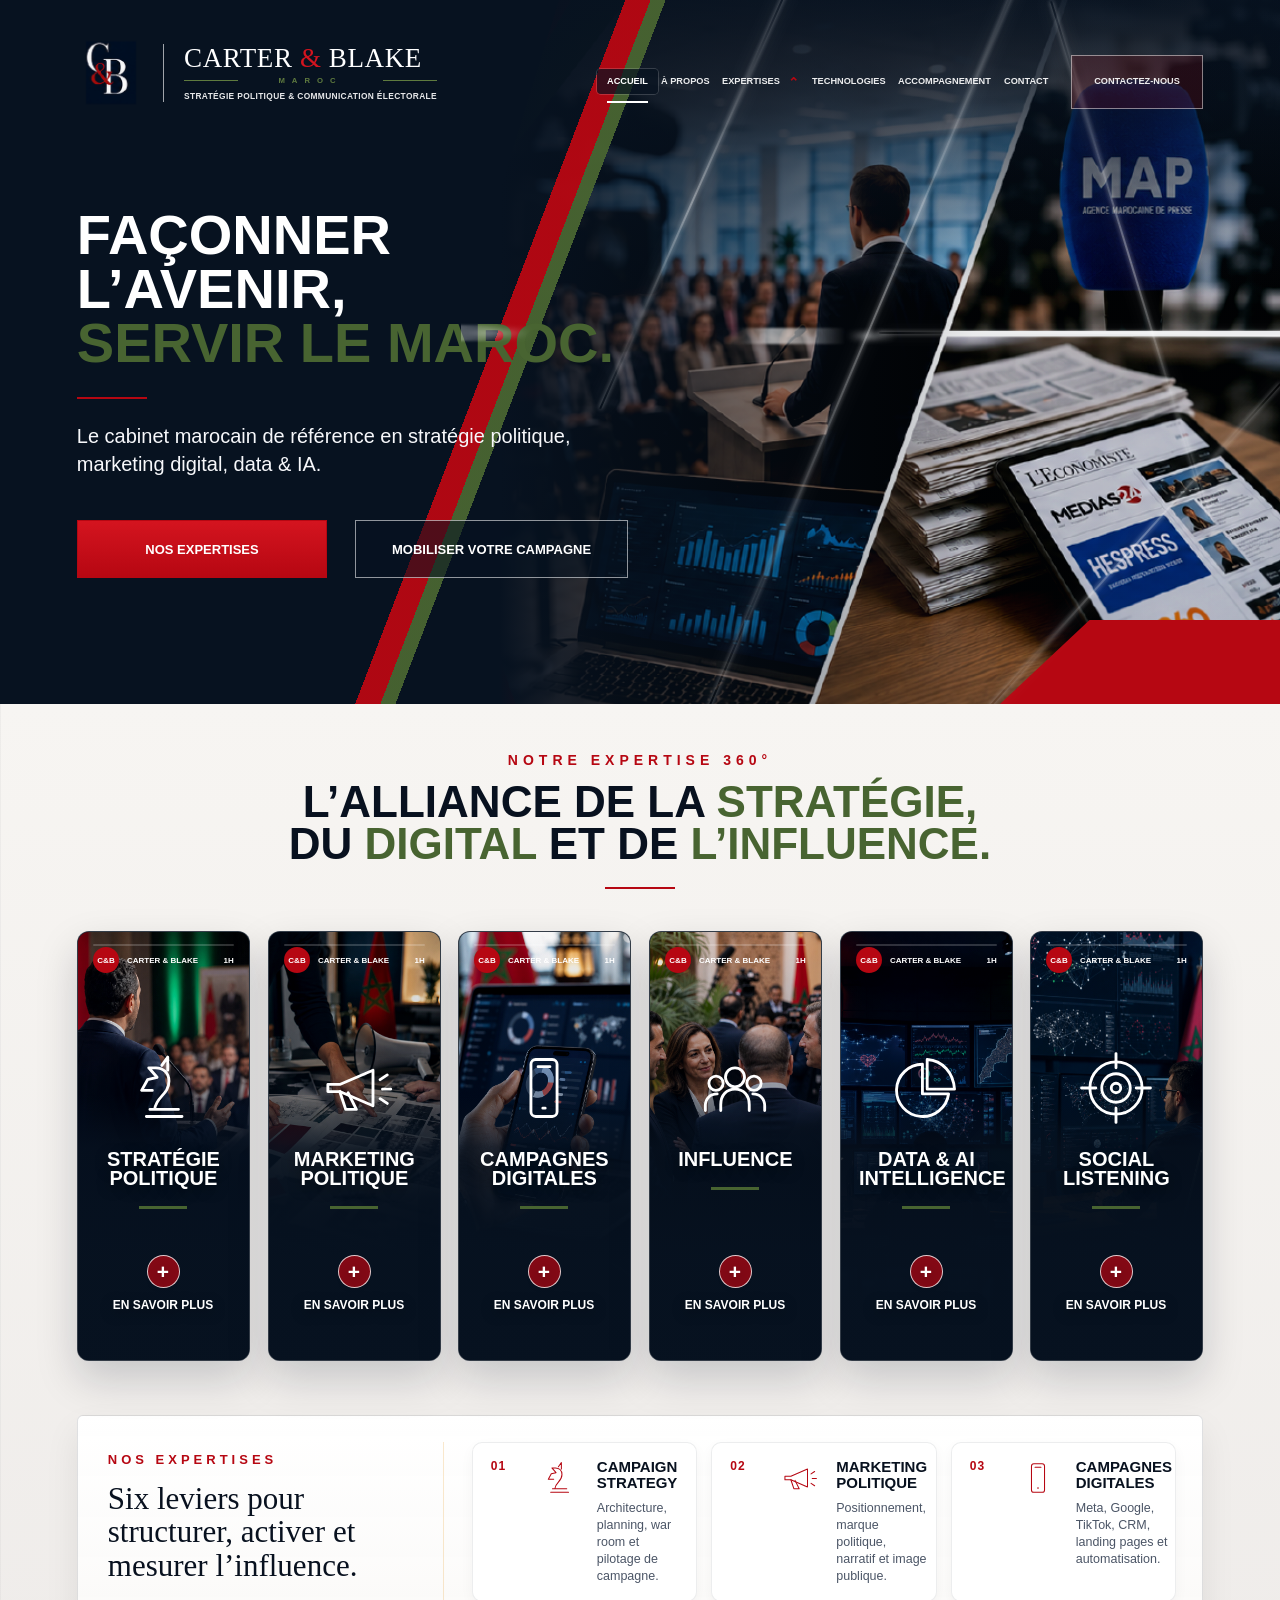
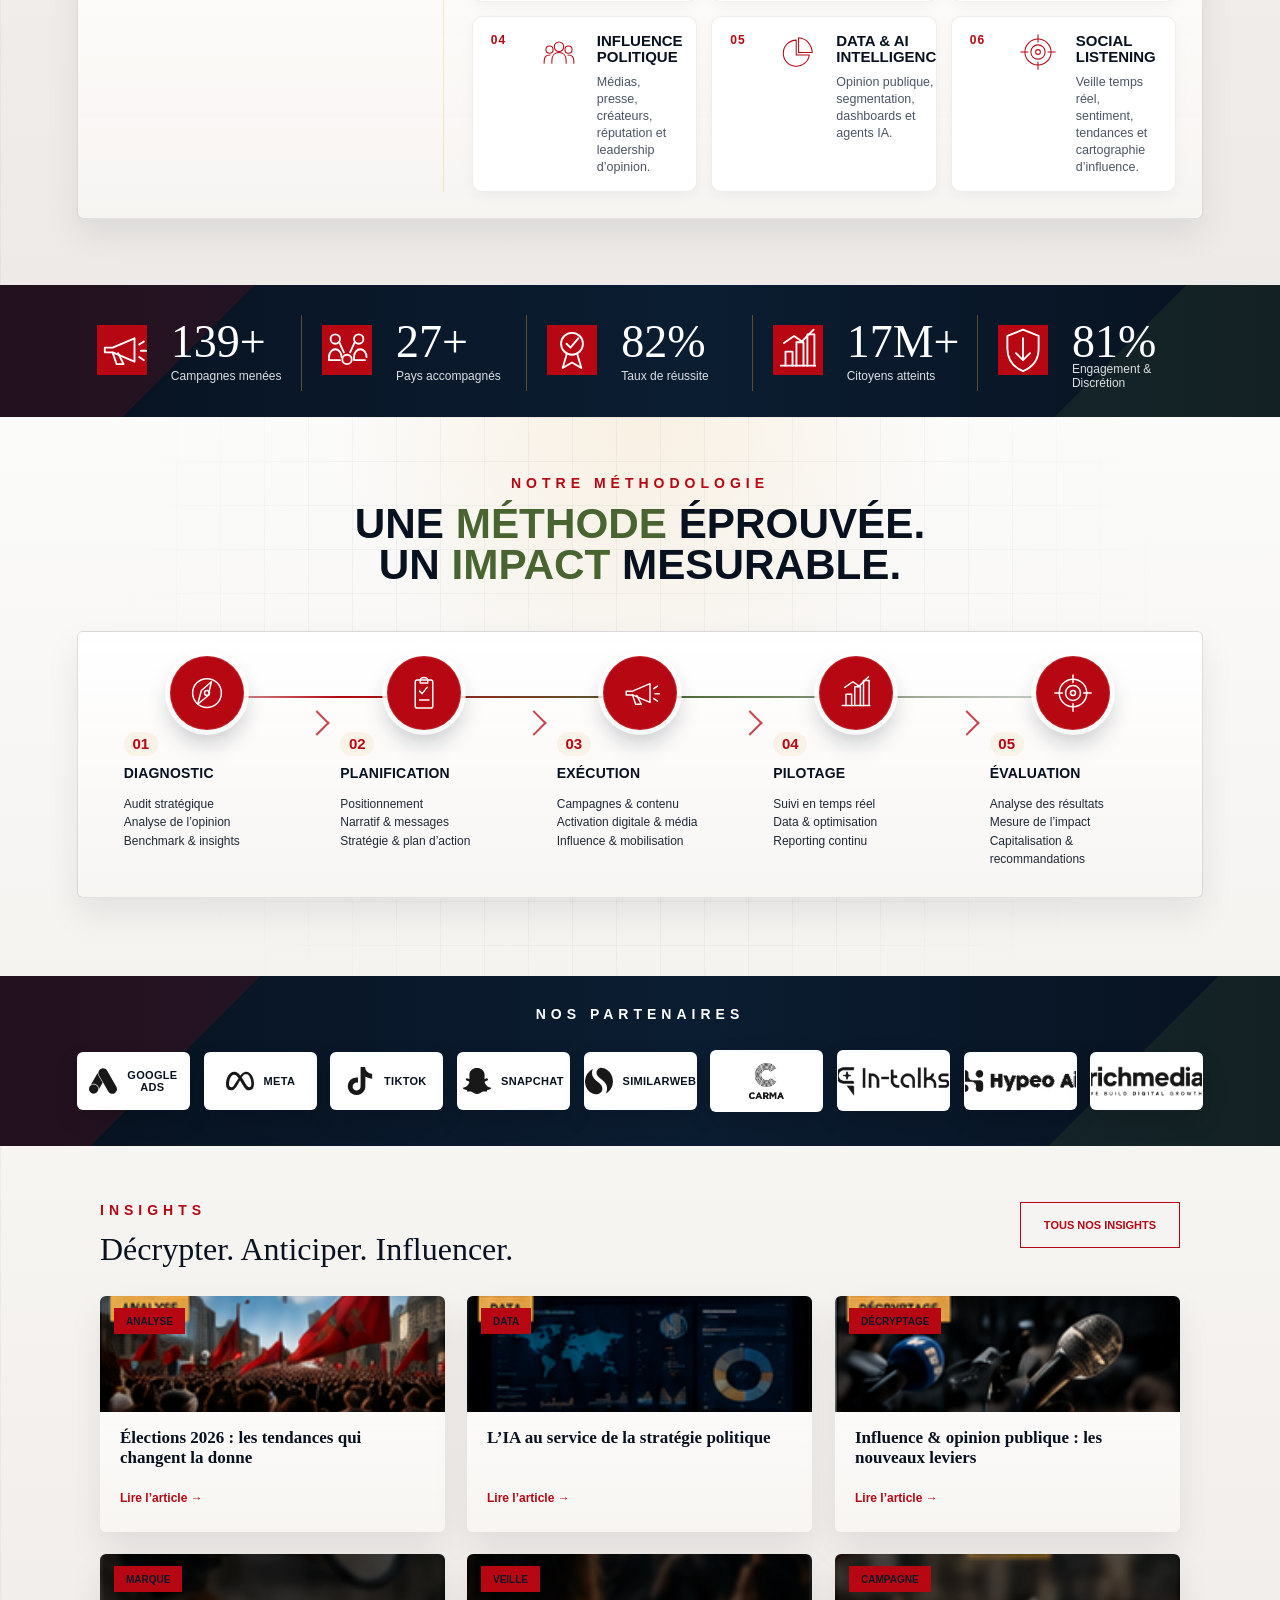
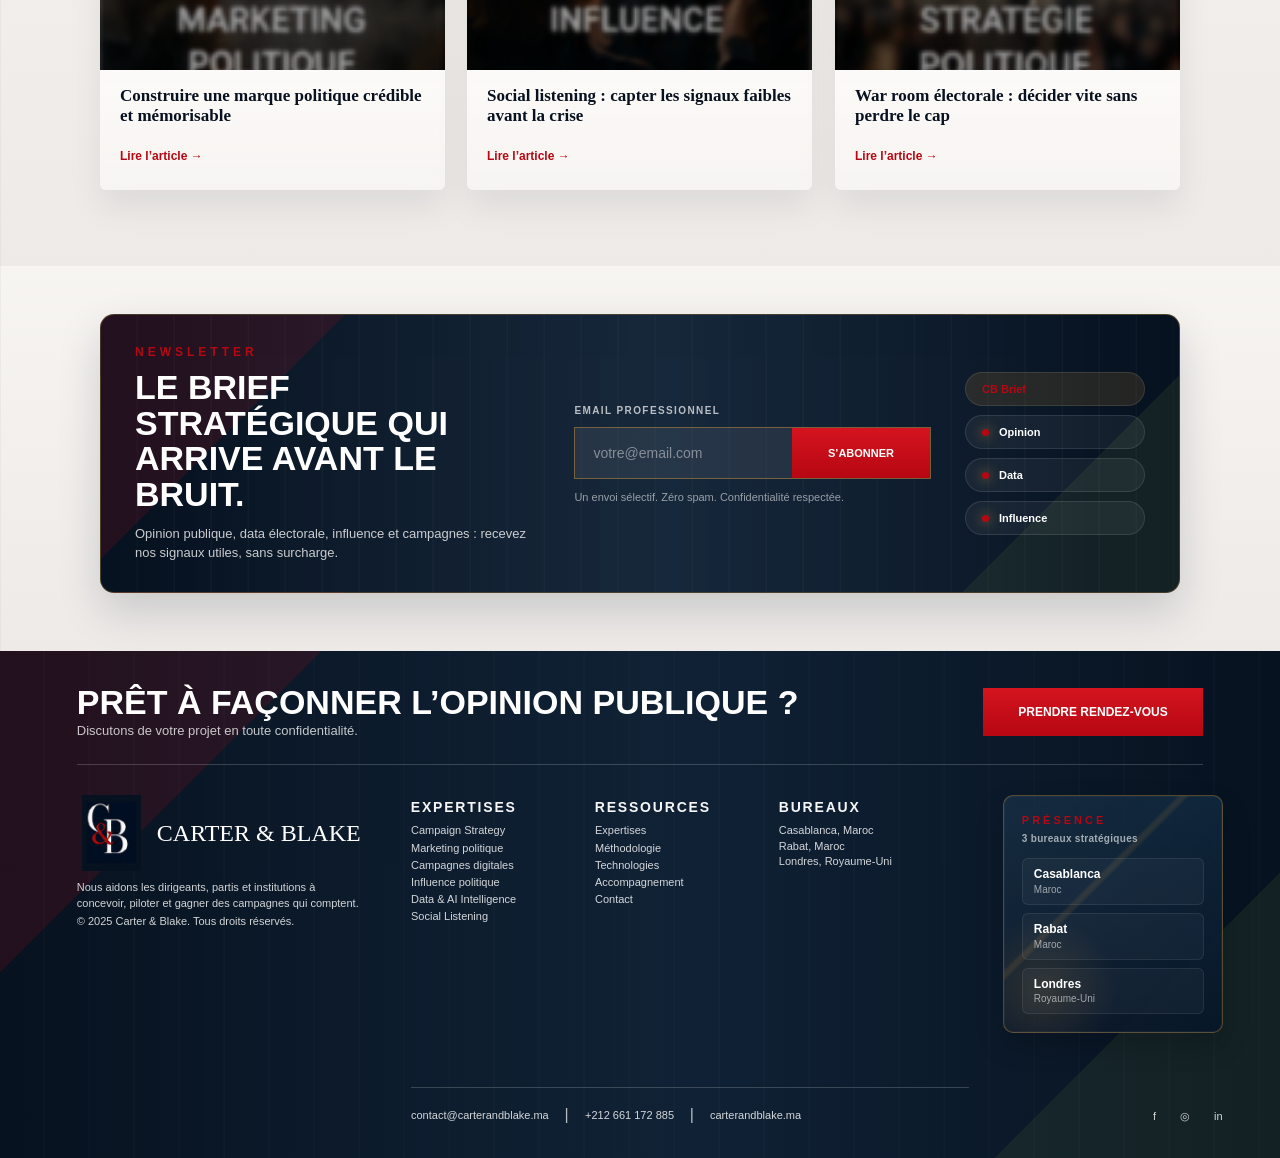
==== commit baf15c33: "Update Carter Blake 2 visual identity" ====
--- a/index.html
+++ b/index.html
@@ -5,7 +5,7 @@
     <meta name="viewport" content="width=device-width, initial-scale=1">
     <meta name="description" content="Carter & Blake - Political strategy, campaigns, data and public affairs.">
     <title>Carter & Blake</title>
-    <link rel="preload" href="assets/hero-collage.png" as="image">
+    <link rel="preload" href="assets/hero-charte-collage.png" as="image">
     <link rel="stylesheet" href="styles.css">
   </head>
   <body>
@@ -66,7 +66,7 @@
     <main class="page">
       <section class="hero" id="accueil">
         <span class="mega-anchor" id="mega-expertises" aria-hidden="true"></span>
-        <img class="hero-visual" src="assets/hero-collage.png" alt="" aria-hidden="true">
+        <img class="hero-visual" src="assets/hero-charte-collage.png" alt="" aria-hidden="true">
         <div class="hero-veil"></div>
         <div class="hero-light-lines" aria-hidden="true">
           <span class="light-line line-a"></span>
@@ -79,21 +79,21 @@
 
         <header class="topbar">
           <a class="brand" href="#accueil" aria-label="Carter & Blake">
-            <img src="assets/brand-mark.png" alt="" aria-hidden="true">
+            <img src="assets/brand-mark-charte.png" alt="" aria-hidden="true">
             <span class="brand-rule"></span>
             <span class="brand-copy">
               <strong>Carter <span>&amp;</span> Blake</strong>
-              <small>Political Strategy &amp; Campaigns</small>
+              <small>Stratégie politique &amp; communication électorale</small>
             </span>
           </a>
           <nav class="nav" aria-label="Navigation principale">
+            <a class="is-active" href="#accueil">Accueil</a>
+            <a href="a-propos.html">À propos</a>
             <a class="nav-expertise" href="#mega-expertises" aria-haspopup="true">Expertises</a>
-            <a href="methodologie.html">Méthodologie</a>
             <a href="technologies.html">Technologies</a>
             <a href="accompagnement.html">Accompagnement</a>
-            <a href="a-propos.html">À propos</a>
             <a href="contact.html">Contact</a>
-            <a class="nav-cta" href="contact.html">Nous contacter</a>
+            <a class="nav-cta" href="contact.html">Contactez-nous</a>
           </nav>
         </header>
 
@@ -200,13 +200,12 @@
         </div>
 
         <div class="hero-copy">
-          <h1><span>Shaping</span><span>Public Opinion.</span></h1>
+          <h1><span>Façonner l’avenir,</span><span>servir le Maroc.</span></h1>
           <i aria-hidden="true"></i>
-          <p>Stratégie politique, marketing, digital, influence et data.</p>
-          <p>Des campagnes qui influencent, engagent et font gagner.</p>
+          <p>Le cabinet marocain de référence en stratégie politique, marketing digital, data &amp; IA.</p>
           <div class="hero-actions">
-            <a class="button button-filled" href="methodologie.html">Découvrir notre méthode</a>
-            <a class="button button-outline" href="expertises.html">Nos expertises</a>
+            <a class="button button-filled" href="expertises.html">Nos expertises</a>
+            <a class="button button-outline" href="expertises.html">Mobiliser votre campagne</a>
           </div>
         </div>
 
@@ -220,42 +219,42 @@
         </div>
 
         <div class="cards">
-          <article class="expertise-card" id="strategie-politique" style="--bg: url('assets/card-bg-1.png')">
+          <article class="expertise-card" id="strategie-politique" style="--bg: url('assets/stories/story-strategie-politique.png')">
             <div class="story-bar"><b>C&amp;B</b><span>Carter &amp; Blake</span><em>1h</em></div>
             <svg><use href="#icon-knight"></use></svg>
             <h3>Stratégie<br>politique</h3>
             <span class="card-cleaner" aria-hidden="true"></span>
             <a href="expertise-campaign-strategy.html" aria-label="En savoir plus sur stratégie politique">En savoir plus</a>
           </article>
-          <article class="expertise-card" id="marketing-politique" style="--bg: url('assets/card-bg-2.png')">
+          <article class="expertise-card" id="marketing-politique" style="--bg: url('assets/stories/story-marketing-politique.png')">
             <div class="story-bar"><b>C&amp;B</b><span>Carter &amp; Blake</span><em>1h</em></div>
             <svg><use href="#icon-megaphone"></use></svg>
             <h3>Marketing<br>politique</h3>
             <span class="card-cleaner" aria-hidden="true"></span>
             <a href="expertise-political-marketing.html" aria-label="En savoir plus sur marketing politique">En savoir plus</a>
           </article>
-          <article class="expertise-card" id="campagnes-digitales" style="--bg: url('assets/card-bg-3.png')">
+          <article class="expertise-card" id="campagnes-digitales" style="--bg: url('assets/stories/story-campagnes-digitales.png')">
             <div class="story-bar"><b>C&amp;B</b><span>Carter &amp; Blake</span><em>1h</em></div>
             <svg><use href="#icon-phone"></use></svg>
             <h3>Campagnes<br>digitales</h3>
             <span class="card-cleaner" aria-hidden="true"></span>
             <a href="expertise-digital-campaigns.html" aria-label="En savoir plus sur campagnes digitales">En savoir plus</a>
           </article>
-          <article class="expertise-card" id="influence" style="--bg: url('assets/card-bg-4.png')">
+          <article class="expertise-card" id="influence" style="--bg: url('assets/stories/story-influence.png')">
             <div class="story-bar"><b>C&amp;B</b><span>Carter &amp; Blake</span><em>1h</em></div>
             <svg><use href="#icon-people"></use></svg>
             <h3>Influence</h3>
             <span class="card-cleaner" aria-hidden="true"></span>
             <a href="expertise-political-influence.html" aria-label="En savoir plus sur influence">En savoir plus</a>
           </article>
-          <article class="expertise-card" id="data-ai-intelligence" style="--bg: url('assets/card-bg-5.png')">
+          <article class="expertise-card" id="data-ai-intelligence" style="--bg: url('assets/stories/story-data-ai.png')">
             <div class="story-bar"><b>C&amp;B</b><span>Carter &amp; Blake</span><em>1h</em></div>
             <svg><use href="#icon-pie"></use></svg>
             <h3>Data &amp; AI<br>intelligence</h3>
             <span class="card-cleaner" aria-hidden="true"></span>
             <a href="expertise-data-ai-intelligence.html" aria-label="En savoir plus sur data et AI intelligence">En savoir plus</a>
           </article>
-          <article class="expertise-card" id="social-listening" style="--bg: url('assets/card-bg-6.png')">
+          <article class="expertise-card" id="social-listening" style="--bg: url('assets/stories/story-social-listening.png')">
             <div class="story-bar"><b>C&amp;B</b><span>Carter &amp; Blake</span><em>1h</em></div>
             <svg><use href="#icon-target"></use></svg>
             <h3>Social<br>listening</h3>
@@ -413,7 +412,7 @@
         </div>
         <div class="footer-main" id="apropos">
           <section class="footer-brand">
-            <div class="footer-logo"><img src="assets/brand-mark.png" alt=""><strong>Carter &amp; Blake</strong></div>
+            <div class="footer-logo"><img src="assets/brand-mark-charte.png" alt=""><strong>Carter &amp; Blake</strong></div>
             <p>Nous aidons les dirigeants, partis et institutions à concevoir, piloter et gagner des campagnes qui comptent.</p>
             <small>© 2025 Carter &amp; Blake. Tous droits réservés.</small>
           </section>
--- a/styles.css
+++ b/styles.css
@@ -520,6 +520,7 @@
 
 .mega-card {
   position: relative;
+  isolation: isolate;
   display: flex;
   flex-direction: column;
   justify-content: center;
@@ -533,6 +534,37 @@
   background-size: cover;
   border-right: 1px solid rgba(17,26,44,.12);
   border-bottom: 1px solid rgba(17,26,44,.12);
+  transition: transform .28s ease, box-shadow .28s ease, border-color .28s ease, background-position .42s ease;
+}
+
+.mega-card::before,
+.mega-card::after {
+  content: "";
+  position: absolute;
+  inset: 0;
+  pointer-events: none;
+}
+
+.mega-card::before {
+  z-index: 0;
+  opacity: 0;
+  background:
+    radial-gradient(circle at 20% 16%, rgba(231,162,58,.24), transparent 31%),
+    linear-gradient(135deg, rgba(255,255,255,.2), rgba(255,247,232,.82));
+  transition: opacity .28s ease;
+}
+
+.mega-card::after {
+  z-index: 0;
+  background: linear-gradient(115deg, transparent 0 34%, rgba(231,162,58,.22) 46%, transparent 58% 100%);
+  opacity: 0;
+  transform: translateX(-120%) skewX(-12deg);
+  transition: opacity .24s ease, transform .7s ease;
+}
+
+.mega-card > * {
+  position: relative;
+  z-index: 1;
 }
 
 .mega-card:nth-child(3n) {
@@ -562,6 +594,7 @@
 
 .mega-card i {
   margin: 7px 0 9px;
+  transition: width .24s ease, box-shadow .24s ease, background-color .24s ease;
 }
 
 .mega-card p {
@@ -1385,8 +1418,8 @@
   max-width: 54px;
   height: 17px;
   object-fit: contain;
-  filter: brightness(0) saturate(100%) invert(8%) sepia(19%) saturate(1508%) hue-rotate(177deg) brightness(92%) contrast(99%);
-  opacity: .92;
+  filter: grayscale(1) brightness(0) contrast(1.1);
+  opacity: .9;
 }
 
 .partner-logos span {
@@ -1400,8 +1433,8 @@
   max-width: 78px;
   max-height: 22px;
   height: auto;
-  filter: none;
-  opacity: 1;
+  filter: grayscale(1) brightness(0) contrast(1.1);
+  opacity: .9;
 }
 
 .partner-logos .partner-lockup span {
@@ -2266,6 +2299,36 @@
   transition: transform .22s ease;
 }
 
+.mega-card:hover,
+.mega-card:focus-within {
+  z-index: 2;
+  border-color: rgba(231,162,58,.38);
+  box-shadow: inset 0 0 0 1px rgba(231,162,58,.35), 0 16px 32px rgba(1,16,34,.18);
+  transform: translateY(-2px);
+}
+
+.mega-card:hover::before,
+.mega-card:focus-within::before {
+  opacity: 1;
+}
+
+.mega-card:hover::after,
+.mega-card:focus-within::after {
+  opacity: 1;
+  transform: translateX(120%) skewX(-12deg);
+}
+
+.mega-card:hover h3,
+.mega-card:focus-within h3 {
+  color: #07111f;
+}
+
+.mega-card:hover i,
+.mega-card:focus-within i {
+  width: 42px;
+  box-shadow: 0 0 12px rgba(231,162,58,.38);
+}
+
 .expertise-card {
   transition: transform .28s ease, box-shadow .28s ease, border-color .28s ease;
 }
@@ -2380,11 +2443,12 @@
 .partner-logos a:hover img,
 .partner-logos a:focus-visible img {
   opacity: 1;
+  filter: grayscale(1) brightness(0) contrast(1.18);
   transform: scale(1.05);
 }
 
 .partner-logos img {
-  transition: opacity .22s ease, transform .22s ease;
+  transition: opacity .22s ease, transform .22s ease, filter .22s ease;
 }
 
 a:focus-visible {
@@ -4020,7 +4084,7 @@
   overflow: hidden;
   background:
     linear-gradient(105deg, rgba(1,16,34,.98) 0 46%, rgba(1,16,34,.72) 68%, rgba(1,16,34,.18) 100%),
-    var(--sub-bg, url("assets/hero-collage.png")) center / cover no-repeat,
+    var(--sub-bg, url("assets/hero-charte-collage.png")) center / cover no-repeat,
     var(--navy);
 }
 
@@ -5891,3 +5955,949 @@
     font-size: 10px;
   }
 }
+
+/* Carter & Blake Maroc - visual charter refresh */
+:root {
+  --navy: #071220;
+  --navy-2: #0c1b2d;
+  --ink: #08111f;
+  --red: #b60712;
+  --red-2: #d4141f;
+  --green: #486431;
+  --green-2: #5f7b3f;
+  --bronze: #b98539;
+  --paper: #edeae8;
+  --paper-2: #f7f5f2;
+  --muted: #5e6572;
+  --gold: var(--red);
+  --gold-2: var(--green);
+}
+
+body {
+  background:
+    linear-gradient(135deg, rgba(182,7,18,.18), transparent 24%),
+    var(--navy);
+}
+
+.page {
+  background: var(--paper);
+}
+
+.brand img,
+.footer-logo img {
+  object-fit: contain;
+  object-position: center;
+}
+
+.brand-rule {
+  background: rgba(255,255,255,.62);
+}
+
+.brand-copy strong span {
+  color: var(--red-2);
+}
+
+.brand-copy small {
+  margin-top: 5px;
+  color: rgba(255,255,255,.9);
+  font-weight: 800;
+  letter-spacing: .35px;
+}
+
+.brand-copy small::before {
+  content: "MAROC";
+  display: block;
+  width: auto;
+  height: auto;
+  margin: 5px 0 6px;
+  color: var(--green-2);
+  background:
+    linear-gradient(var(--green-2), var(--green-2)) left center / 54px 1px no-repeat,
+    linear-gradient(var(--green-2), var(--green-2)) right center / 54px 1px no-repeat;
+  font-size: .92em;
+  font-weight: 900;
+  letter-spacing: 7px;
+  line-height: 1;
+  text-align: center;
+}
+
+.brand-copy small::after {
+  display: none;
+}
+
+.nav a {
+  color: rgba(255,255,255,.92);
+  text-shadow: none;
+}
+
+.nav a:not(.nav-cta)::before,
+.nav a.is-active::before,
+.nav-expertise::before {
+  background: var(--red);
+}
+
+.nav-cta {
+  color: #fff;
+  border-color: rgba(255,255,255,.48);
+  background: rgba(182,7,18,.16);
+}
+
+.hero {
+  isolation: isolate;
+  overflow: hidden;
+  background:
+    linear-gradient(112deg, var(--navy) 0 44%, #0b1d31 44% 100%);
+}
+
+.hero::before,
+.hero::after,
+.sub-hero::after,
+.war-hero::after {
+  content: "";
+  position: absolute;
+  pointer-events: none;
+}
+
+.hero::before {
+  z-index: 3;
+  top: 0;
+  right: min(57vw, 820px);
+  width: 72px;
+  height: 100%;
+  background:
+    linear-gradient(90deg, transparent 0 17%, var(--red) 17% 52%, var(--green) 52% 73%, transparent 73% 100%);
+  transform: skewX(-21deg);
+  opacity: .96;
+}
+
+.hero::after {
+  z-index: 4;
+  right: 0;
+  bottom: 0;
+  width: 280px;
+  height: 84px;
+  background: var(--red);
+  clip-path: polygon(32% 0, 100% 0, 100% 100%, 0 100%);
+}
+
+.hero-visual {
+  clip-path: polygon(12% 0, 100% 0, 100% 100%, 0 100%, 0 45%);
+  filter: saturate(1.04) contrast(1.06);
+}
+
+.hero-veil {
+  background:
+    linear-gradient(90deg, rgba(7,18,32,1) 0 39%, rgba(7,18,32,.7) 49%, rgba(7,18,32,.1) 76%),
+    linear-gradient(180deg, rgba(7,18,32,.94) 0, rgba(7,18,32,.72) 15%, transparent 42%);
+}
+
+.hero-light-lines {
+  display: none;
+}
+
+.hero-copy {
+  z-index: 5;
+}
+
+.hero-copy h1,
+.section-heading h2,
+.about-hero h1,
+.about-history h2,
+.about-team h2,
+.about-mission h2,
+.sub-hero h1,
+.section-copy h2,
+.overview-panel h2,
+.contact-panel h2,
+.office-globe-panel h2,
+.footer-cta h2,
+.newsletter-copy h2,
+.quote-strip p,
+.war-hero-copy h1,
+.war-section-copy h2,
+.war-ai-head h2,
+.war-final-cta h2 {
+  font-family: var(--sans);
+  font-weight: 900;
+  letter-spacing: 0;
+  text-transform: uppercase;
+}
+
+.hero-copy h1 span:last-child,
+.section-heading h2 span,
+.about-team h2 span,
+.sub-hero h1 span,
+.section-copy h2 span,
+.overview-panel h2 span,
+.war-hero-copy h1 span,
+.war-section-copy h2 span {
+  color: var(--green);
+}
+
+.hero-copy i,
+.section-heading i,
+.about-hero-copy i,
+.about-history-copy i,
+.war-hero-copy i {
+  background: var(--red);
+}
+
+.button-filled,
+.newsletter-form button,
+.footer-cta a {
+  color: #fff;
+  border-color: var(--red);
+  background: linear-gradient(180deg, var(--red-2), var(--red));
+}
+
+.button-outline,
+.insights-head a,
+.mega-approach,
+.team-cta {
+  color: var(--red);
+  border-color: var(--red);
+  background: rgba(255,255,255,.08);
+}
+
+.hero .button-outline,
+.war-page .button-outline,
+.about-history .button-outline {
+  color: #fff;
+  border-color: rgba(255,255,255,.56);
+  background: rgba(7,18,32,.56);
+}
+
+.section-heading p,
+.insights-head p,
+.partners > p,
+.sub-kicker,
+.content-kicker,
+.about-history-copy > p:first-child,
+.about-team-head > div > p,
+.about-mission > div p,
+.war-kicker,
+.newsletter-copy p,
+.mega-intro h2 span,
+.mega-card svg,
+.mega-benefits svg,
+.footer-presence p {
+  color: var(--red);
+}
+
+.expertise,
+.about-adn,
+.about-team,
+.about-partners,
+.insights,
+.newsletter,
+.content-section {
+  background:
+    linear-gradient(90deg, rgba(7,18,32,.035) 0 1px, transparent 1px 62px),
+    linear-gradient(180deg, var(--paper-2), var(--paper));
+}
+
+.expertise-card {
+  color: var(--ink);
+  border: 1px solid rgba(8,17,31,.13);
+  border-radius: 6px;
+  background:
+    linear-gradient(180deg, #fff 0%, #f7f5f2 100%);
+  box-shadow: 0 14px 32px rgba(8,17,31,.1);
+}
+
+.expertise-card::before {
+  inset: 0;
+  background:
+    linear-gradient(135deg, rgba(182,7,18,.06), transparent 30%),
+    linear-gradient(315deg, rgba(72,100,49,.09), transparent 34%);
+  filter: none;
+  opacity: 1;
+  transform: none;
+}
+
+.expertise-card::after {
+  top: 0;
+  left: 0;
+  right: 0;
+  height: 5px;
+  background: linear-gradient(90deg, var(--red) 0 58%, var(--green) 58% 100%);
+  animation: none;
+  transform: none;
+  box-shadow: none;
+}
+
+.story-bar,
+.expertise-card > .card-cleaner {
+  display: none;
+}
+
+.expertise-card svg {
+  color: var(--red);
+  filter: none;
+}
+
+.expertise-card h3 {
+  color: var(--ink);
+}
+
+.expertise-card h3::after {
+  background: var(--green);
+}
+
+.expertise-card a {
+  color: var(--red);
+  font-weight: 900;
+  text-transform: uppercase;
+}
+
+.expertise-card a::before {
+  content: "+";
+  color: var(--red);
+  border-color: rgba(182,7,18,.65);
+}
+
+.expertise-directory,
+.overview-panel,
+.feature-card,
+.overview-card,
+.technology-card,
+.value-card,
+.step-card,
+.contact-panel,
+.office-globe-panel,
+.method-steps,
+.article-grid article {
+  border-color: rgba(8,17,31,.13);
+  border-radius: 6px;
+  background:
+    linear-gradient(180deg, rgba(255,255,255,.98), rgba(247,245,242,.94));
+  box-shadow: 0 16px 34px rgba(8,17,31,.08);
+}
+
+.feature-card::before,
+.overview-card::before,
+.technology-card::before,
+.value-card::before {
+  width: 5px;
+  background: linear-gradient(180deg, var(--red), var(--green));
+}
+
+.card-num,
+.contact-list span,
+.social-list span {
+  color: var(--red);
+  border-color: rgba(182,7,18,.36);
+}
+
+.round,
+.mega-benefits span,
+.stats svg {
+  color: #fff;
+  background: var(--red);
+}
+
+.stats,
+.partners,
+.footer,
+.dark-band,
+.about-mission,
+.newsletter-shell,
+.war-page,
+.war-hero,
+.war-dashboard,
+.command-wall {
+  background:
+    linear-gradient(135deg, rgba(182,7,18,.16) 0 18%, transparent 18% 100%),
+    linear-gradient(315deg, rgba(72,100,49,.18) 0 16%, transparent 16% 100%),
+    linear-gradient(90deg, var(--navy), #0b1d31 54%, var(--navy));
+}
+
+.stats article:not(:last-child)::after,
+.proofs article,
+.about-values article,
+.footer-cta,
+.contact-lines {
+  border-color: rgba(255,255,255,.18);
+}
+
+.partners > p {
+  color: #fff;
+}
+
+.partner-logos a {
+  border-radius: 6px;
+}
+
+.sub-hero {
+  background:
+    linear-gradient(105deg, rgba(7,18,32,.98) 0 45%, rgba(7,18,32,.76) 65%, rgba(7,18,32,.16) 100%),
+    var(--sub-bg, url("assets/hero-charte-collage.png")) center / cover no-repeat,
+    var(--navy);
+}
+
+.sub-hero::before {
+  background:
+    linear-gradient(180deg, rgba(7,18,32,.96) 0, rgba(7,18,32,.45) 46%, transparent 80%);
+}
+
+.sub-hero::after,
+.war-hero::after {
+  z-index: 1;
+  top: -16%;
+  right: 12%;
+  width: 54px;
+  height: 132%;
+  background:
+    linear-gradient(90deg, transparent 0 16%, var(--red) 16% 55%, var(--green) 55% 78%, transparent 78% 100%);
+  transform: skewX(-22deg);
+  box-shadow: none;
+}
+
+.about-hero,
+.about-history,
+.war-final-cta {
+  background:
+    linear-gradient(100deg, rgba(7,18,32,1) 0 40%, rgba(7,18,32,.72) 58%, rgba(7,18,32,.12) 100%),
+    var(--navy);
+}
+
+.about-hero::after {
+  background:
+    linear-gradient(90deg, rgba(7,18,32,1) 0 38%, rgba(7,18,32,.62) 56%, rgba(7,18,32,.08) 86%),
+    linear-gradient(180deg, rgba(7,18,32,.94), rgba(7,18,32,.2) 42%, rgba(7,18,32,.16));
+}
+
+.mega-menu {
+  border-color: rgba(255,255,255,.26);
+  background: rgba(247,245,242,.98);
+}
+
+.mega-intro {
+  background:
+    linear-gradient(150deg, var(--navy) 0 72%, var(--red) 72% 79%, var(--green) 79% 100%);
+}
+
+.mega-card {
+  border-color: rgba(8,17,31,.1);
+}
+
+.war-command,
+.war-dashboard {
+  color: #fff;
+}
+
+.wall-line,
+.mini-lines span {
+  background: linear-gradient(90deg, var(--green), #ffffff, var(--red));
+}
+
+.morocco-map,
+.donut,
+.gauge {
+  background: conic-gradient(var(--green) 0 45%, var(--red) 45% 74%, rgba(255,255,255,.13) 74% 100%);
+}
+
+@media (min-width: 900px) {
+  .brand img {
+    width: 70px;
+    height: 78px;
+  }
+
+  .footer-logo img {
+    width: 70px;
+    height: 76px;
+  }
+
+  .brand-copy strong {
+    font-size: 27px;
+  }
+
+  .brand-copy small {
+    font-size: 8.4px;
+  }
+
+  .hero-copy {
+    width: min(650px, 46vw);
+    margin-top: 92px;
+  }
+
+  .hero-copy h1 {
+    font-size: 56px;
+    line-height: .96;
+  }
+
+  .hero-copy p {
+    max-width: 560px;
+    font-size: 20px;
+    line-height: 1.38;
+  }
+
+  .section-heading h2 {
+    font-size: 44px;
+  }
+
+  .expertise-card {
+    height: 330px;
+  }
+
+  .expertise-card svg {
+    width: 70px;
+    height: 70px;
+    margin-top: 64px;
+  }
+
+  .expertise-card h3 {
+    margin-top: 20px;
+    font-size: 18px;
+  }
+
+  .expertise-card a {
+    bottom: 34px;
+  }
+
+  .sub-hero h1,
+  .about-hero h1 {
+    font-size: 64px;
+  }
+
+  .section-copy h2,
+  .overview-panel h2,
+  .contact-panel h2,
+  .office-globe-panel h2 {
+    font-size: 34px;
+  }
+}
+
+@media (max-width: 899px) {
+  .brand img {
+    width: 56px;
+    height: 64px;
+  }
+
+  .brand-copy small::before {
+    max-width: 250px;
+    background:
+      linear-gradient(var(--green-2), var(--green-2)) left center / 34px 1px no-repeat,
+      linear-gradient(var(--green-2), var(--green-2)) right center / 34px 1px no-repeat;
+    letter-spacing: 5px;
+  }
+
+  .hero {
+    height: auto;
+    min-height: 720px;
+  }
+
+  .hero::before {
+    right: 8%;
+    width: 46px;
+    opacity: .76;
+  }
+
+  .hero::after {
+    width: 170px;
+    height: 56px;
+  }
+
+  .hero-visual {
+    width: 100%;
+    height: 100%;
+    opacity: .42;
+    clip-path: none;
+  }
+
+  .hero-veil {
+    background:
+      linear-gradient(180deg, rgba(7,18,32,.98) 0 45%, rgba(7,18,32,.8) 68%, rgba(7,18,32,.96) 100%);
+  }
+
+  .hero-copy {
+    margin-top: 52px;
+  }
+
+  .hero-copy h1 {
+    font-size: 32px;
+    line-height: 1;
+  }
+
+  .hero-copy p {
+    font-size: 14px;
+    line-height: 1.5;
+  }
+
+  .hero-actions .button {
+    width: 100%;
+    min-height: 42px;
+  }
+
+  .cards {
+    grid-template-columns: 1fr;
+    width: calc(100% - 44px);
+    gap: 14px;
+    margin-top: 28px;
+    margin-inline: auto;
+  }
+
+  .expertise-card {
+    height: 228px;
+    min-height: 228px;
+  }
+
+  .expertise-card svg {
+    width: 54px;
+    height: 54px;
+    margin-top: 42px;
+  }
+
+  .expertise-card h3 {
+    margin-top: 14px;
+    font-size: 18px;
+  }
+
+  .expertise-card a {
+    bottom: 24px;
+  }
+
+  .expertise-card a::before {
+    width: 25px;
+    height: 25px;
+    line-height: 25px;
+  }
+
+  .sub-hero::after,
+  .war-hero::after {
+    right: 6%;
+    width: 40px;
+    opacity: .56;
+  }
+}
+
+.content-section {
+  background: transparent;
+}
+
+.dark-band .content-section {
+  background: transparent;
+}
+
+.dark-band .quote-strip p {
+  color: #fff;
+}
+
+@media (max-width: 899px) {
+  .stats {
+    grid-template-columns: repeat(2, minmax(0, 1fr));
+    height: auto;
+    gap: 12px 0;
+    padding: 18px 22px;
+  }
+
+  .stats article {
+    grid-template-columns: 38px 1fr;
+    grid-template-rows: auto auto;
+    min-height: 52px;
+    padding-left: 0;
+  }
+
+  .stats article:not(:last-child)::after {
+    display: none;
+  }
+
+  .stats svg {
+    width: 34px;
+    height: 34px;
+  }
+
+  .stats strong {
+    font-size: 26px;
+  }
+
+  .stats span {
+    font-size: 9px;
+  }
+}
+
+/* Rolling white light over the hero photo dividers */
+.hero .hero-light-lines {
+  display: block;
+  z-index: 6;
+  top: 0;
+  right: 0;
+  width: min(64vw, 900px);
+  height: 100%;
+  clip-path: polygon(12% 0, 100% 0, 100% 100%, 0 100%, 0 45%);
+  mix-blend-mode: screen;
+  opacity: .95;
+}
+
+.hero .light-line {
+  display: block;
+  height: 2px;
+  border-radius: 999px;
+  background: linear-gradient(90deg, transparent, rgba(255,255,255,.74), transparent);
+  box-shadow:
+    0 0 4px rgba(255,255,255,.86),
+    0 0 14px rgba(255,255,255,.34);
+  opacity: .62;
+}
+
+.hero .light-line::before {
+  inset: -7px -72px;
+  background: linear-gradient(90deg, transparent 0 34%, rgba(255,255,255,.05) 42%, rgba(255,255,255,1) 49%, rgba(255,255,255,.86) 54%, transparent 66% 100%);
+  filter: blur(.8px);
+  animation: heroLightRun var(--dur, 4.8s) cubic-bezier(.44,0,.2,1) infinite;
+}
+
+.hero .light-line::after {
+  content: "";
+  position: absolute;
+  inset: -2px -24px;
+  background: linear-gradient(90deg, transparent 0 44%, rgba(255,255,255,.95) 50%, transparent 58% 100%);
+  filter: blur(3px);
+  transform: translateX(-120%);
+  animation: heroLightRun var(--dur, 4.8s) cubic-bezier(.44,0,.2,1) infinite;
+  animation-delay: calc(var(--delay, 0s) - .12s);
+}
+
+.hero .line-a {
+  --x: 30%;
+  --y: 101%;
+  --w: 112%;
+  --r: -67deg;
+  --dur: 4.9s;
+  --delay: -.4s;
+}
+
+.hero .line-b {
+  --x: 51%;
+  --y: 47.2%;
+  --w: 58%;
+  --r: 0deg;
+  --dur: 5.6s;
+  --delay: -2.1s;
+}
+
+.hero .line-c {
+  --x: 72%;
+  --y: 0%;
+  --w: 66%;
+  --r: 73deg;
+  --dur: 5.2s;
+  --delay: -3.2s;
+}
+
+.hero .line-d {
+  --x: 17%;
+  --y: 58%;
+  --w: 56%;
+  --r: -66deg;
+  --dur: 5.8s;
+  --delay: -1.3s;
+}
+
+.hero .line-e {
+  --x: 64%;
+  --y: 101%;
+  --w: 54%;
+  --r: -48deg;
+  --dur: 6.1s;
+  --delay: -4.1s;
+}
+
+.hero .line-f {
+  --x: 82%;
+  --y: 47.6%;
+  --w: 36%;
+  --r: 0deg;
+  --dur: 5.4s;
+  --delay: -3.8s;
+}
+
+@media (max-width: 899px) {
+  .hero .hero-light-lines {
+    width: 100%;
+    opacity: .72;
+    clip-path: none;
+  }
+}
+
+/* Expertise cards back to photo stories */
+.expertise-card {
+  isolation: isolate;
+  overflow: hidden;
+  color: #fff;
+  text-align: center;
+  border: 1px solid rgba(255,255,255,.18);
+  border-radius: 12px;
+  background: var(--navy);
+  box-shadow: 0 18px 42px rgba(8,17,31,.18);
+}
+
+.expertise-card::before {
+  content: "";
+  position: absolute;
+  inset: -8px;
+  z-index: -2;
+  background-image:
+    linear-gradient(180deg, rgba(7,18,32,.02) 0%, rgba(7,18,32,.22) 28%, rgba(7,18,32,.78) 70%, rgba(7,18,32,.98) 100%),
+    var(--bg);
+  background-position: center;
+  background-size: cover;
+  filter: saturate(1.05) contrast(1.06);
+  transform: scale(1.04);
+  transition: transform .65s cubic-bezier(.2,.7,.2,1), filter .65s cubic-bezier(.2,.7,.2,1);
+}
+
+.expertise-card::after {
+  content: "";
+  position: absolute;
+  top: 9px;
+  left: 14px;
+  right: 14px;
+  z-index: 3;
+  height: 3px;
+  border-radius: 999px;
+  background: linear-gradient(90deg, var(--red), #fff 58%, var(--green));
+  box-shadow: 0 0 14px rgba(255,255,255,.42);
+  transform: scaleX(0);
+  transform-origin: left center;
+  animation: storyProgress 6.4s linear infinite;
+  animation-delay: var(--story-delay, 0s);
+}
+
+.expertise-card > .card-cleaner {
+  display: block;
+  position: absolute;
+  left: 0;
+  right: 0;
+  bottom: 0;
+  z-index: 0;
+  height: 62%;
+  background:
+    linear-gradient(180deg, rgba(7,18,32,0), rgba(7,18,32,.76) 20%, rgba(7,18,32,.97) 62%, var(--navy) 100%);
+  pointer-events: none;
+}
+
+.story-bar {
+  display: flex;
+  color: #fff;
+}
+
+.story-bar::before {
+  background: rgba(255,255,255,.18);
+}
+
+.story-bar b {
+  color: #fff;
+  background: var(--red);
+}
+
+.expertise-card svg {
+  color: #fff;
+  filter: drop-shadow(0 8px 18px rgba(0,0,0,.45));
+}
+
+.expertise-card h3 {
+  color: #fff;
+  text-shadow: 0 4px 14px rgba(0,0,0,.48);
+}
+
+.expertise-card h3::after {
+  background: var(--green);
+}
+
+.expertise-card a {
+  color: #fff;
+  text-shadow: 0 4px 14px rgba(0,0,0,.45);
+}
+
+.expertise-card a::before {
+  content: "+";
+  color: #fff;
+  border-color: rgba(255,255,255,.78);
+  background: rgba(182,7,18,.72);
+}
+
+.expertise-card:hover::before {
+  filter: saturate(1.14) contrast(1.12);
+  transform: scale(1.1);
+}
+
+.expertise-card:hover {
+  border-color: rgba(255,255,255,.38);
+}
+
+@media (min-width: 900px) {
+  .expertise-card {
+    height: 430px;
+  }
+
+  .expertise-card svg {
+    width: 76px;
+    height: 76px;
+    margin-top: 118px;
+  }
+
+  .expertise-card h3 {
+    margin-top: 20px;
+    font-size: 20px;
+  }
+
+  .expertise-card h3::after {
+    width: 48px;
+    height: 3px;
+    margin-top: 18px;
+  }
+
+  .expertise-card a {
+    bottom: 48px;
+    font-size: 12px;
+  }
+
+  .expertise-card a::before {
+    width: 31px;
+    height: 31px;
+    line-height: 31px;
+    margin-bottom: 10px;
+  }
+}
+
+@media (max-width: 899px) {
+  .expertise-card {
+    height: 300px;
+    min-height: 300px;
+  }
+
+  .story-bar {
+    font-size: 7px;
+  }
+
+  .expertise-card svg {
+    width: 58px;
+    height: 58px;
+    margin-top: 80px;
+  }
+
+  .expertise-card h3 {
+    font-size: 18px;
+  }
+
+  .expertise-card a {
+    bottom: 32px;
+  }
+}
+
+.hero .nav a.is-active {
+  color: #fff;
+  padding: 8px 10px;
+  margin: -8px -10px;
+  border-radius: 4px;
+  background: rgba(7,18,32,.72);
+  box-shadow: 0 0 0 1px rgba(255,255,255,.16);
+}
+
+.hero .nav a.is-active::before {
+  left: 10px;
+  right: 10px;
+  top: 32px;
+  background: #fff;
+}
